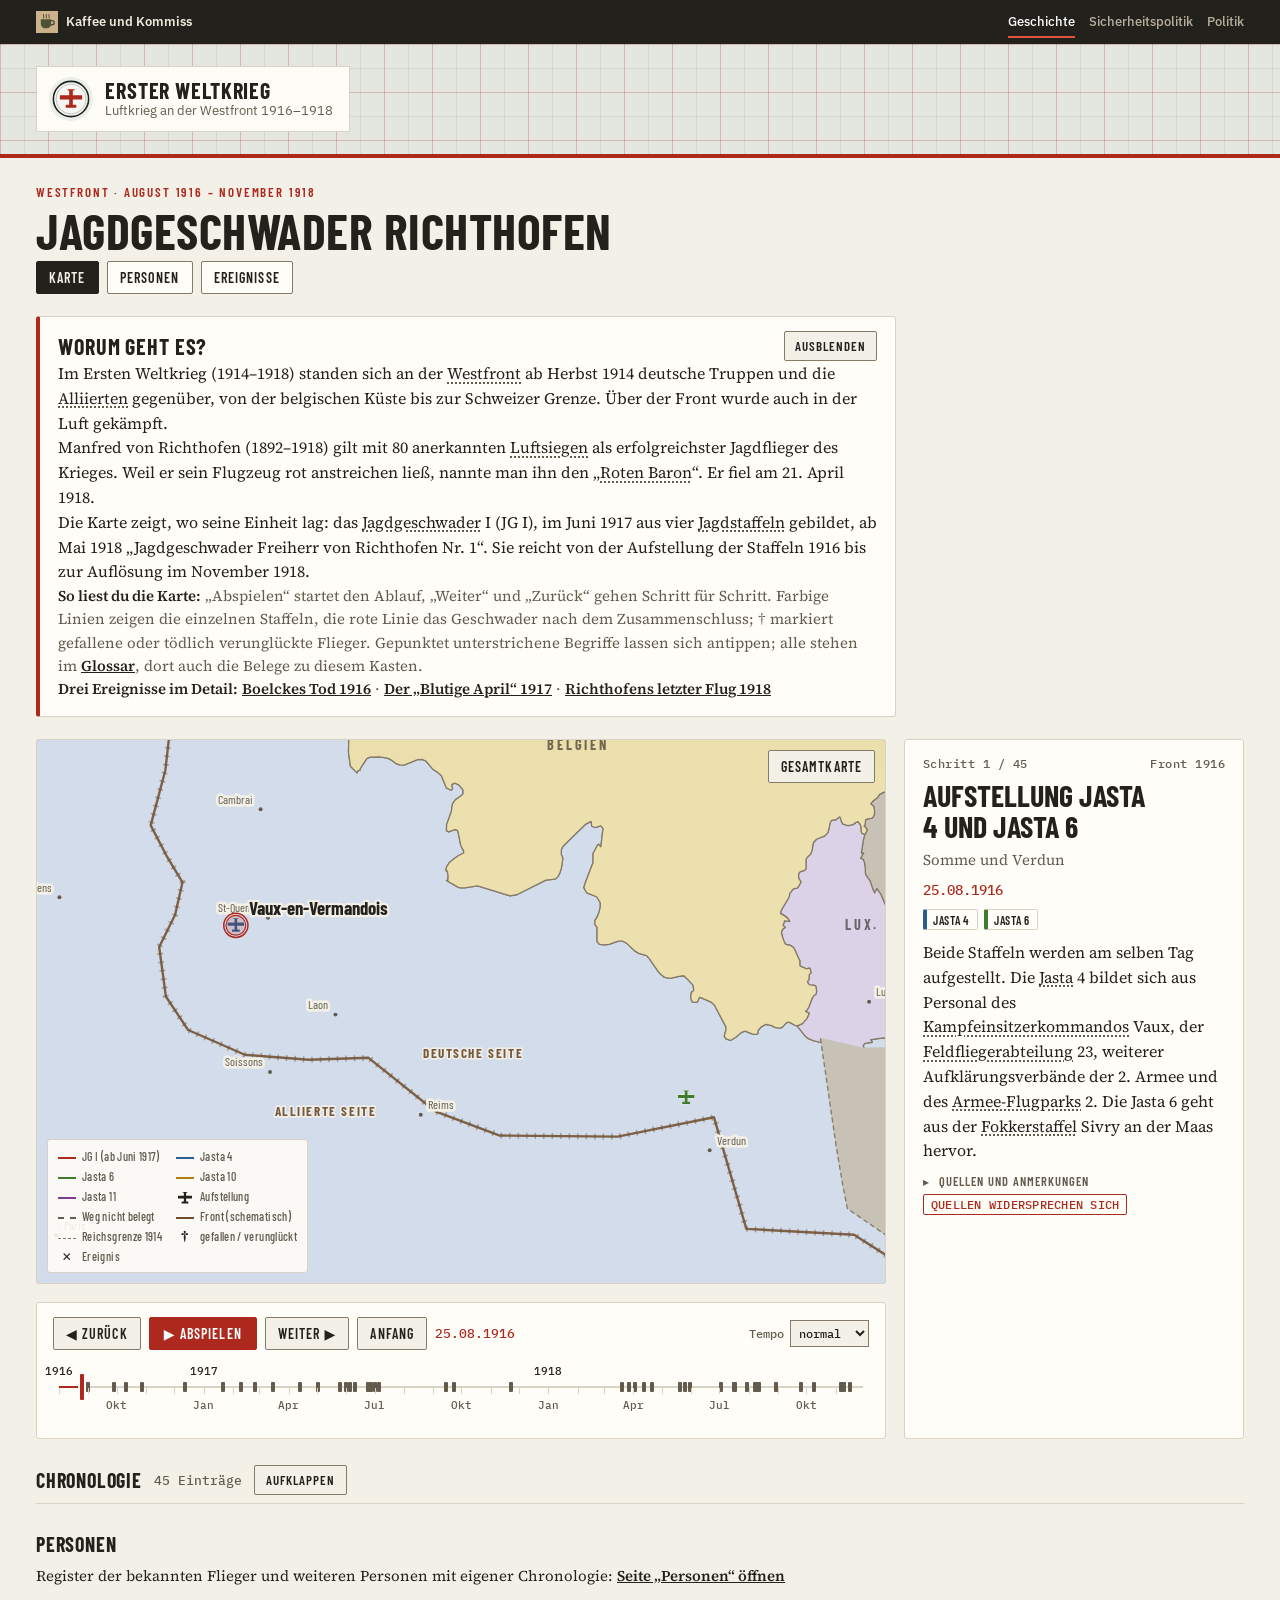
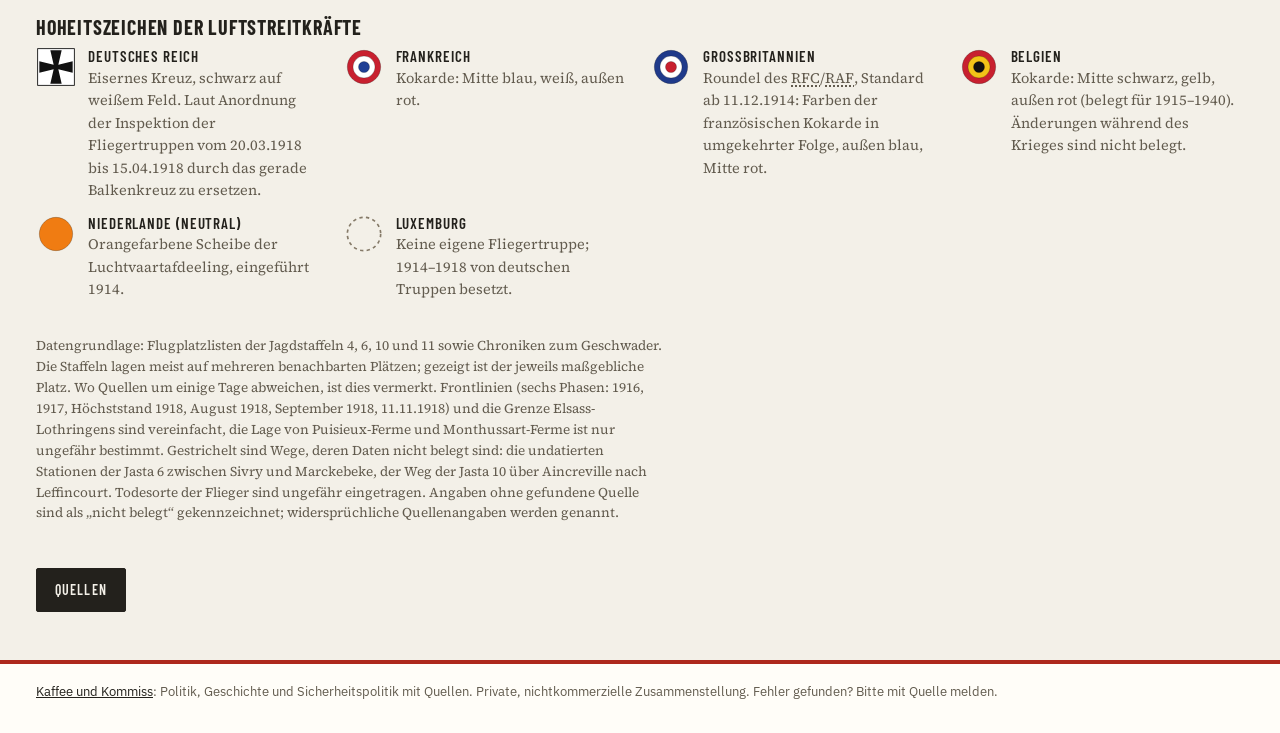
==== index.html @ c4562a07 "Politik-Link der Leiste auf die neue Politik-Übersicht Der Bereich Politik umfasst jetzt FDP- und SP" ====
<!doctype html>
<html lang="de" class="kk-b-gesch kk-breit">
<head>
<meta charset="utf-8">
<meta name="viewport" content="width=device-width, initial-scale=1, viewport-fit=cover">
<meta name="description" content="Animierte Karte vom Weg der Jagdstaffeln 4, 6, 10 und 11 ab 1916 über das Jagdgeschwader I (Richthofen) bis zur Auflösung im November 1918.">
<link rel="canonical" href="https://kaffeeundkommiss.github.io/erster-Weltkrieg/">
<meta property="og:type" content="website">
<meta property="og:locale" content="de_DE">
<meta property="og:site_name" content="Erster Weltkrieg">
<meta property="og:title" content="Jagdgeschwader Richthofen 1916–1918">
<meta property="og:description" content="Animierte Karte vom Weg der Jagdstaffeln 4, 6, 10 und 11 ab 1916 über das Jagdgeschwader I (Richthofen) bis zur Auflösung im November 1918.">
<meta property="og:url" content="https://kaffeeundkommiss.github.io/erster-Weltkrieg/">
<!-- Vorschau für Linkvorschauen, erzeugt mit werkzeuge/vorschau.js -->
<meta property="og:image" content="https://kaffeeundkommiss.github.io/erster-Weltkrieg/vorschau/karte.jpg?v=986ff84e">
<meta property="og:image:width" content="1200">
<meta property="og:image:height" content="630">
<meta property="og:image:alt" content="Jagdgeschwader Richthofen: Erster Weltkrieg">
<meta name="twitter:card" content="summary_large_image">
<meta name="twitter:image" content="https://kaffeeundkommiss.github.io/erster-Weltkrieg/vorschau/karte.jpg?v=986ff84e">
<meta name="theme-color" content="#23211C" media="(prefers-color-scheme: light)">
<meta name="theme-color" content="#12110E" media="(prefers-color-scheme: dark)">
<meta name="apple-mobile-web-app-capable" content="yes">
<meta name="mobile-web-app-capable" content="yes">
<meta name="apple-mobile-web-app-title" content="JG Richthofen">
<meta name="apple-mobile-web-app-status-bar-style" content="default">
<link rel="icon" href="icons/favicon.svg" type="image/svg+xml">
<link rel="icon" href="icons/favicon-32.png" sizes="32x32" type="image/png">
<link rel="apple-touch-icon" sizes="180x180" href="icons/apple-touch-icon.png">
<link rel="manifest" href="manifest.webmanifest">
<link rel="stylesheet" href="site.css">
<style>
/* Grundgerüst, das auf claude.ai die Artefakt-Hülle liefert */
:root { color-scheme: light; padding-top: env(safe-area-inset-top, 0px); padding-bottom: env(safe-area-inset-bottom, 0px) }
body { margin: 0; font: 14px system-ui, -apple-system, sans-serif }
img { max-width: 100% }
[hidden] { display: none !important }
</style>
<title>Jagdgeschwader Richthofen 1916–1918</title>
<link rel="preconnect" href="https://fonts.googleapis.com">
<link rel="preconnect" href="https://fonts.gstatic.com" crossorigin>
<link rel="stylesheet" href="https://fonts.googleapis.com/css2?family=Barlow+Condensed:wght@500;600;700&family=Source+Serif+4:opsz,wght@8..60,400;8..60,600&family=IBM+Plex+Sans:wght@400;500;600;700&family=IBM+Plex+Mono:wght@400;500;600&display=swap">
<link rel="stylesheet" href="basis.css">
<style>
/* Layout: Karte als Hauptfläche, Detailspalte rechts (mobil darunter), Zeitleiste mit echter Datumsskala, darunter Stationsliste */
:root {
  --paper: #eceee8; --panel: #f6f7f3; --ink: #1d2420; --muted: #5d6861; --rule: #c3c9c1;
  --sea: #9fbdcb; --land-fr: #d3dcea; --land-be: #ece0ae; --land-uk: #ead2cf; --land-nl: #f2d6b8; --land-lu: #dcd2e8; --land-de: #c7c1b6;
  --border: #6f7a72; --j4: #2a5d91; --j6: #3f7a2e; --j10: #b07d0a; --j11: #7a3d8f; --red: #ad281d; --red-soft: rgba(173,40,29,.16); --front: #6e4c2c; --grat: rgba(29,36,32,.07);
  --f-display: "Barlow Condensed", "Arial Narrow", system-ui, sans-serif;
  --f-body: "Source Serif 4", Georgia, "Times New Roman", serif;
  --f-mono: "IBM Plex Mono", ui-monospace, Menlo, Consolas, monospace;
}
@media (prefers-color-scheme: dark) { :root:not([data-theme="light"]) {
  --paper: #121614; --panel: #181d1a; --ink: #e2e6e1; --muted: #98a39b; --rule: #313a35;
  --sea: #0e1518; --land-fr: #1f2b3c; --land-be: #3a3419; --land-uk: #3d2626; --land-nl: #40301c; --land-lu: #2e2840; --land-de: #3a3834;
  --border: #7d8a82; --j4: #6fa3e0; --j6: #7dbb5f; --j10: #e0b33c; --j11: #c08ad6; --red: #e4533f; --red-soft: rgba(228,83,63,.2); --front: #c29462; --grat: rgba(226,230,225,.05);
  color-scheme: dark } }
:root[data-theme="dark"] {
  --paper: #121614; --panel: #181d1a; --ink: #e2e6e1; --muted: #98a39b; --rule: #313a35;
  --sea: #0e1518; --land-fr: #1f2b3c; --land-be: #3a3419; --land-uk: #3d2626; --land-nl: #40301c; --land-lu: #2e2840; --land-de: #3a3834;
  --border: #7d8a82; --j4: #6fa3e0; --j6: #7dbb5f; --j10: #e0b33c; --j11: #c08ad6; --red: #e4533f; --red-soft: rgba(228,83,63,.2); --front: #c29462; --grat: rgba(226,230,225,.05);
  color-scheme: dark }

* { box-sizing: border-box }
body { background: var(--paper); color: var(--ink); font: 400 16px/1.55 var(--f-body); }
.wrap { max-width: 1240px; margin: 0 auto; padding-block: 28px 48px;
  padding-left: max(16px, env(safe-area-inset-left, 0px)); padding-right: max(16px, env(safe-area-inset-right, 0px));
  display: grid; grid-template-columns: minmax(0, 1fr); gap: 22px; }
.wrap > * { min-width: 0 }
header { display: grid; gap: 6px }
.brand { display: flex; align-items: center; gap: 16px }
.brand-text { display: grid; gap: 6px; min-width: 0 }
nav.pages { display: flex; gap: 8px; flex-wrap: wrap }
nav.pages a { font: 600 14px/1 var(--f-display); letter-spacing: .08em; text-transform: uppercase; color: var(--ink); text-decoration: none;
  border: 1px solid var(--border); border-radius: 2px; padding: 9px 12px 8px; background: var(--panel) }
nav.pages a[aria-current="page"] { background: var(--ink); color: var(--paper); border-color: var(--ink) }
nav.pages a:focus-visible { outline: 2px solid var(--red); outline-offset: 2px }
.more { margin: 0; font-size: 15px } .more a { color: var(--ink); font-weight: 600 }
.logo { width: 76px; height: 76px; flex: none }
.logo-ring { fill: var(--panel); stroke: var(--ink); stroke-width: 3 }
.logo-inner { fill: none; stroke: var(--ink); stroke-width: 1; opacity: .5 }
.logo-plane { fill: var(--red) }
.logo-text { fill: var(--ink); font: 700 12.5px var(--f-display); letter-spacing: .16em }
@media (max-width: 560px) { .logo { width: 56px; height: 56px } .brand { gap: 12px } }
.eyebrow { font: 600 13px/1 var(--f-display); letter-spacing: .14em; text-transform: uppercase; color: var(--red) }
h1 { font: 700 clamp(30px, 5vw, 50px)/1 var(--f-display); letter-spacing: .01em; margin: 0; text-wrap: balance; text-transform: uppercase }
.lede { margin: 4px 0 0; max-width: 68ch; color: var(--muted) }
.intro { background: var(--panel); border: 1px solid var(--rule); border-left: 4px solid var(--red); border-radius: 3px; padding: 14px 18px 16px; display: grid; gap: 8px; max-width: 860px }
.intro h2 { font: 700 22px/1 var(--f-display); text-transform: uppercase; letter-spacing: .04em; margin: 0 }
.intro > summary { list-style: none; cursor: pointer; display: flex; align-items: center; justify-content: space-between; gap: 12px }
.intro > summary::-webkit-details-marker { display: none }
.intro > summary:focus-visible { outline: 2px solid var(--red); outline-offset: 2px }
.intro .tgl { font: 600 13px/1 var(--f-display); letter-spacing: .08em; text-transform: uppercase; border: 1px solid var(--border); border-radius: 2px; padding: 8px 10px 7px; background: var(--paper) }
.intro .tgl .op, .intro:not([open]) .tgl .cl { display: none } .intro:not([open]) .tgl .op { display: inline }
.intro:not([open]) { padding-bottom: 14px }
.intro p { margin: 0 } .intro .how { font-size: 15px; color: var(--muted) } .intro .how b { color: var(--ink); font-weight: 600 } .intro a { color: var(--ink); font-weight: 600 }
.side-label { font-family: var(--f-display); font-weight: 700; letter-spacing: .12em; text-transform: uppercase; fill: var(--front); paint-order: stroke; stroke: var(--paper); stroke-linejoin: round; pointer-events: none; transition: opacity .3s }
.legend-m { display: none }

/* Zeitleiste fest unter der Karte; der Schrittbereich steht rechts daneben und darf länger sein, ohne die Zeitleiste zu verschieben */
.stage { display: grid; grid-template-columns: minmax(0, 1fr) 340px; grid-template-rows: auto 1fr; gap: 18px; align-items: start }
.stage > .map { grid-column: 1; grid-row: 1 }
.stage > .controls { grid-column: 1; grid-row: 2 }
/* Feste Höhe des Schrittbereichs: längere Texte scrollen darin, damit nichts darunter springt */
.stage > .panel { grid-column: 2; grid-row: 1 / span 2; align-self: stretch; contain: size; overflow-y: auto; overscroll-behavior: contain; align-content: start }
@media (max-width: 900px) { .stage { grid-template-columns: minmax(0, 1fr); grid-template-rows: none }
  .stage > .map, .stage > .controls, .stage > .panel { grid-column: 1; grid-row: auto }
  .stage > .panel { align-self: start; height: 400px } }

.map { position: relative; background: var(--sea); border: 1px solid var(--rule); border-radius: 3px; overflow: hidden }
.map svg { display: block; width: 100%; height: auto; aspect-ratio: 1000 / 640; max-width: 100%; touch-action: manipulation }
@media (max-width: 640px) { .map svg { aspect-ratio: 1 / 1 } }
.c-250 { fill: var(--land-fr) } .c-056 { fill: var(--land-be) } .c-826 { fill: var(--land-uk) } .c-528 { fill: var(--land-nl) } .c-442 { fill: var(--land-lu) } .c-276 { fill: var(--land-de) }
.country { stroke: var(--border); stroke-width: 1.3; vector-effect: non-scaling-stroke; stroke-linejoin: round }
.al { fill: var(--land-de); stroke: var(--land-de); stroke-width: .6; vector-effect: non-scaling-stroke }
.alline { fill: none; stroke: var(--border); stroke-width: 1.3; stroke-dasharray: 5 3; vector-effect: non-scaling-stroke }
.grat { fill: none; stroke: var(--grat); stroke-width: 1; vector-effect: non-scaling-stroke }
.front { fill: none; stroke: var(--front); stroke-width: 2.4; vector-effect: non-scaling-stroke; transition: opacity .7s; opacity: 0; stroke-linejoin: round }
.front.on { opacity: .85 }
.front-teeth { fill: none; stroke: var(--front); stroke-width: 6; stroke-dasharray: 1.5 7; vector-effect: non-scaling-stroke; opacity: 0; transition: opacity .7s }
.front-teeth.on { opacity: .45 }
.city circle { fill: var(--muted) }
.city text, .clabel { fill: var(--muted); font-family: var(--f-display); paint-order: stroke; stroke: var(--paper); stroke-width: 3px; stroke-linejoin: round }
.clabel { fill: var(--ink); opacity: .62; letter-spacing: .2em; font-weight: 700; stroke: none }
.emb { pointer-events: auto }
.emb-ring { stroke: rgba(0,0,0,.35); stroke-width: .4 }
.route-all { fill: none; stroke: var(--red); stroke-opacity: .28; stroke-width: 1.2; stroke-dasharray: 3 4; vector-effect: non-scaling-stroke }
.route-done { fill: none; stroke: var(--red); stroke-width: 2.6; vector-effect: non-scaling-stroke; stroke-linecap: round; stroke-linejoin: round }
.trk path { fill: none; stroke: var(--c); vector-effect: non-scaling-stroke; stroke-linecap: round; stroke-linejoin: round }
.trk-solid { stroke-width: 2.2 } .trk-dash { stroke-width: 2; stroke-dasharray: 5 4 }
.trk-jg .trk-solid { stroke-width: 2.8 }
.trk-dot { fill: var(--c); stroke: var(--paper); stroke-width: 1.2; vector-effect: non-scaling-stroke; cursor: pointer }
.trk-plane { fill: var(--c); stroke: var(--paper); stroke-width: .9; paint-order: stroke; stroke-linejoin: round; cursor: pointer }
#cur { transition: none }
.trk { transition: opacity .6s } .trk.merged { opacity: .45 }
.mk { opacity: 0; transition: opacity .4s; cursor: pointer } .mk.on { opacity: 1 }
.mk-x { stroke: var(--ink); stroke-width: 1.8; vector-effect: non-scaling-stroke; fill: none }
.mk-sym { fill: var(--ink); font-family: var(--f-body); font-weight: 600; paint-order: stroke; stroke: var(--paper); stroke-width: 3px; stroke-linejoin: round }
.ev-label { fill: var(--ink); font-family: var(--f-display); font-weight: 600; paint-order: stroke; stroke: var(--paper); stroke-linejoin: round }
.cur-ring { fill: var(--red-soft); stroke: var(--red); stroke-width: 1.2; vector-effect: non-scaling-stroke }
.cur-label { font-family: var(--f-display); font-weight: 700; fill: var(--ink); paint-order: stroke; stroke: var(--paper); stroke-linejoin: round }
@keyframes pulse { 0% { transform: scale(.6); opacity: .9 } 100% { transform: scale(1.8); opacity: 0 } }
.pulse { transform-box: fill-box; transform-origin: center; animation: pulse 2s ease-out infinite; fill: none; stroke: var(--red); vector-effect: non-scaling-stroke; stroke-width: 1.5 }

.legend { position: absolute; left: 10px; bottom: 10px; background: color-mix(in srgb, var(--panel) 88%, transparent); border: 1px solid var(--rule);
  border-radius: 3px; padding: 7px 10px; font: 500 12px/1.5 var(--f-display); letter-spacing: .03em; display: grid; gap: 2px; color: var(--muted) }
.legend i { display: inline-block; width: 18px; height: 0; vertical-align: middle; margin-right: 6px; border-top: 2.5px solid var(--red) }
.legend i.f { border-top-color: var(--front) } .legend i.u { border-top-color: var(--c) } .legend span { white-space: nowrap } .legend .lp { display: inline-block; width: 18px; height: 14px; vertical-align: middle; margin-right: 6px } .legend i.d { border-top: 2px dashed var(--muted) } .legend i.b { border-top: 1.5px dashed var(--border) }
.legend .x { display: inline-block; width: 18px; margin-right: 6px; text-align: center; color: var(--ink); font-weight: 700 }
.legend .k { font-family: var(--f-body); font-weight: 700; font-size: 14px; line-height: 1 }
.legend i.sw { height: 10px; width: 12px; border: 1px solid var(--border) }
.legend { grid-template-columns: auto auto; column-gap: 14px }
@media (max-width: 560px) { .legend { position: static; border: 0; border-top: 1px solid var(--rule); border-radius: 0; grid-template-columns: 1fr 1fr } }
.mapbtn { position: absolute; right: 10px; top: 10px; }

.panel { background: var(--panel); border: 1px solid var(--rule); border-radius: 3px; padding: 18px 18px 16px; display: grid; gap: 10px; min-width: 0 }
.count { font: 500 12px/1 var(--f-mono); color: var(--muted); letter-spacing: .04em; display: flex; justify-content: space-between }
.panel h2 { font: 700 30px/1.02 var(--f-display); margin: 0; text-transform: uppercase; text-wrap: balance }
.sub { color: var(--muted); font-size: 15px; margin-top: -4px }
.dates { font: 500 14px/1.3 var(--f-mono); color: var(--red); font-variant-numeric: tabular-nums }
.chip { display: inline-block; font: 600 12px/1 var(--f-display); letter-spacing: .1em; text-transform: uppercase; border: 1px solid var(--rule); padding: 5px 7px 4px; border-radius: 2px; color: var(--muted) }
.panel p { margin: 0 }
.panel h2.kia-t, .kia-t { color: var(--red) }
.uchip { display: inline-block; font: 600 12px/1 var(--f-display); letter-spacing: .06em; text-transform: uppercase; padding: 4px 7px 3px 6px; border-radius: 2px;
  border: 1px solid var(--rule); border-left: 4px solid var(--c); color: var(--ink); white-space: nowrap }
#pUnits { display: flex; flex-wrap: wrap; gap: 6px }
#pPersons { display: grid; gap: 8px; border-top: 1px solid var(--rule); padding-top: 10px }
.pp { font-size: 14.5px; display: grid; gap: 4px; justify-items: start } .pp .chips { display: flex; flex-wrap: wrap; gap: 5px } .pp b { font-weight: 600 } .pp span { color: var(--muted) }
.pp.is-kia b, .person.is-kia > b { color: var(--red) }
.persons { display: grid; gap: 10px }
.person-grid { display: grid; grid-template-columns: repeat(auto-fill, minmax(250px, 1fr)); gap: 14px 22px }
.person { display: grid; gap: 4px; align-content: start; font-size: 14.5px; padding: 10px 12px; border: 1px solid var(--rule); border-radius: 3px; background: var(--panel); min-width: 0 }
.person[role="button"] { cursor: pointer } .person[role="button"]:hover { border-color: var(--border) }
.person:focus-visible { outline: 2px solid var(--red); outline-offset: 2px }
.person > b { font: 700 17px/1.2 var(--f-display); letter-spacing: .03em; text-transform: uppercase }
.person .chips { display: flex; flex-wrap: wrap; gap: 5px }
.person span { color: var(--muted) } .person .fate { color: var(--ink) }
.person.is-kia { border-left: 3px solid var(--red) }
.tod { font-size: 14px; color: var(--muted) } .tod b { color: var(--ink); font-weight: 600 }
.tod-k b, .tod-s b { color: var(--red) }
table.others { min-width: 0 } table.others tr { cursor: default } table.others tr:hover td { background: none }
@media (max-width: 600px) { table.others tr { grid-template-columns: 1fr } table.others td:first-child { padding-top: 4px } }
.event { border-top: 1px solid var(--rule); padding-top: 9px; font-size: 15px }
.event b { font-family: var(--f-mono); font-weight: 500; font-size: 13px; color: var(--ink); display: block }
.note { font-size: 13.5px; color: var(--muted); font-style: italic }

.controls { display: grid; gap: 10px; background: var(--panel); border: 1px solid var(--rule); border-radius: 3px; padding: 14px 16px 12px }
.btns { display: flex; gap: 8px; align-items: center; flex-wrap: wrap }
.btns-main, .btns-sub { display: flex; gap: 8px; align-items: center }
.btns-sub { flex: 1 1 auto }
button { font: 600 14px/1 var(--f-display); letter-spacing: .08em; text-transform: uppercase; color: var(--ink); background: var(--paper);
  border: 1px solid var(--border); border-radius: 2px; padding: 9px 12px 8px; cursor: pointer }
button:hover { border-color: var(--ink) }
button:focus-visible { outline: 2px solid var(--red); outline-offset: 2px }
button.primary { background: var(--red); border-color: var(--red); color: #fff; min-width: 108px }
.speed { margin-left: auto; font: 500 12px var(--f-mono); color: var(--muted); display: flex; gap: 6px; align-items: center }
@media (max-width: 640px) {
  /* Handy: Karte, direkt darunter Zurück/Abspielen/Weiter, dann der Schritttext; Datum, Tempo, Zeitleiste und Legende folgen danach */
  .stage { display: flex; flex-direction: column; gap: 10px }
  .stage > .map { order: 1 } .stage > .controls { display: contents } .controls > .btns { display: contents }
  .btns-main { order: 2; display: grid; grid-template-columns: 1fr 1.25fr 1fr; gap: 8px }
  .stage > .panel { order: 3; height: auto; contain: none; overflow: visible }
  .btns-sub { order: 4; display: grid; grid-template-columns: 1fr 1fr 1fr; gap: 8px; align-items: center; margin-top: 6px }
  .controls > .ruler { order: 5; margin: 0 10px }
  .legend-m { order: 6; display: block; background: var(--panel); border: 1px solid var(--rule); border-radius: 3px; padding: 10px 14px }
  .legend-m > summary { cursor: pointer; font: 600 14px/1.2 var(--f-display); letter-spacing: .08em; text-transform: uppercase; min-height: 28px; display: flex; align-items: center }
  .legend-m .legend { position: static; border: 0; background: none; padding: 8px 0 0; grid-template-columns: 1fr 1fr }
  .map > .legend { display: none }
  .btns-main button, .btns-sub button { min-height: 44px; padding-inline: 4px; white-space: nowrap; letter-spacing: .04em; font-size: 13px }
  .btns { display: grid; grid-template-columns: 1fr 1fr 1fr; }
  .btns button { min-height: 44px; padding-inline: 4px; white-space: nowrap; letter-spacing: .04em; font-size: 13px }
  #reset { grid-column: 1 } .nowdate { grid-column: 2; text-align: center } .speed { grid-column: 3; margin-left: 0; justify-content: flex-end }
  .speed select { min-height: 40px }
  .ruler .tick { width: 10px; margin-left: -5px; height: 26px; top: 10px }
  .ruler .tick::after { left: 3px; top: 8px }
  .panel h2 { font-size: 26px }
  .mapbtn { padding: 8px 10px 7px; font-size: 13px }
}
.speed select { font: inherit; color: var(--ink); background: var(--paper); border: 1px solid var(--border); padding: 4px }

.ruler { position: relative; height: 62px; margin: 4px 6px 0 }
.ruler .axis { position: absolute; left: 0; right: 0; top: 22px; height: 2px; background: var(--rule) }
.ruler .prog { position: absolute; left: 0; top: 22px; height: 2px; background: var(--red) }
.ruler .playhead { position: absolute; top: 10px; width: 4px; height: 26px; margin-left: -2px; background: var(--red); border-radius: 1px; pointer-events: none; box-shadow: 0 0 0 2px var(--panel) }
.nowdate { font: 500 13px var(--f-mono); color: var(--red); font-variant-numeric: tabular-nums; min-width: 9.5ch }
.ruler .tick { position: absolute; top: 14px; width: 8px; height: 18px; margin-left: -4px; padding: 0; border: 0; background: none; cursor: pointer }
.ruler .tick::after { content: ""; position: absolute; left: 2px; top: 4px; width: 4px; height: 10px; background: var(--muted); border-radius: 1px }
.ruler .tick.visited::after { background: var(--red) }
.ruler .month { position: absolute; top: 34px; font: 500 11px var(--f-mono); color: var(--muted); transform: translateX(-50%); white-space: nowrap }
.ruler .month.y { color: var(--ink); top: 0 }
.ruler .mt { position: absolute; top: 24px; width: 1px; height: 6px; background: var(--rule) }

.list { overflow-x: auto }
@media (max-width: 600px) {
  table { min-width: 0 } thead { display: none }
  tr { display: grid; grid-template-columns: 2.4em minmax(0, 1fr); border-bottom: 1px solid var(--rule); padding: 8px 0 }
  .list td { border: 0; padding: 1px 6px } .list td.n { grid-row: span 3; padding-top: 3px }
  .list td:last-child { padding-top: 4px }
}
table { border-collapse: collapse; width: 100%; min-width: 620px; font-size: 15px }
th { font: 600 12px/1 var(--f-display); letter-spacing: .12em; text-transform: uppercase; color: var(--muted); text-align: left; padding: 8px 10px; border-bottom: 1.5px solid var(--ink) }
td { padding: 8px 10px; border-bottom: 1px solid var(--rule); vertical-align: top }
td.n, td.d { font: 400 13px/1.5 var(--f-mono); font-variant-numeric: tabular-nums; white-space: nowrap; color: var(--muted) }
tr { cursor: pointer } tr:hover td { background: var(--red-soft) }
tr.cur td { background: var(--red-soft) } tr.cur td.n { color: var(--red); font-weight: 500 }
td b { font-weight: 600 }
h3 { font: 700 20px/1 var(--f-display); text-transform: uppercase; letter-spacing: .04em; margin: 8px 0 0 }
.chron > summary { display: flex; align-items: baseline; gap: 12px; cursor: pointer; list-style: none; padding: 4px 0 8px; border-bottom: 1px solid var(--rule) }
.chron > summary::-webkit-details-marker { display: none }
.chron > summary h3 { margin: 0 }
.chron > summary .cnt { font: 500 13px/1 var(--f-mono); color: var(--muted) }
.chron > summary { align-items: center; flex-wrap: wrap }
.chron > summary .tgl { font: 600 13px/1 var(--f-display); letter-spacing: .08em; text-transform: uppercase; color: var(--ink); background: var(--paper);
  border: 1px solid var(--border); border-radius: 2px; padding: 8px 11px 7px }
.chron > summary:hover .tgl { border-color: var(--ink) }
.chron .tgl .cl, .chron[open] .tgl .op { display: none } .chron[open] .tgl .cl { display: inline }
.chron > summary:hover h3, .chron > summary:focus-visible h3 { color: var(--red) }
.chron > summary:focus-visible { outline: 2px solid var(--red); outline-offset: 2px }
.insignia { display: grid; gap: 10px }
.ins-grid { display: grid; grid-template-columns: repeat(auto-fill, minmax(260px, 1fr)); gap: 12px 22px }
.ins { display: flex; gap: 12px; align-items: flex-start; font-size: 14.5px; min-width: 0 }
.ins svg { width: 40px; height: 40px; flex: none }
.ins b { display: block; font: 600 15px/1.3 var(--f-display); letter-spacing: .06em; text-transform: uppercase }
.ins span { color: var(--muted) }
.sources { font-size: 13.5px; color: var(--muted); max-width: 90ch }
.sources a { color: var(--ink) }
.src { font-size: 13.5px; color: var(--muted); display: grid; gap: 6px; border-top: 1px solid var(--rule); padding-top: 9px }
.src a { color: var(--ink) } .src .refs { line-height: 1.45; display: grid; gap: 3px }
.bel { justify-self: start; font: 500 12px/1 var(--f-mono); letter-spacing: .02em; padding: 4px 7px 3px; border-radius: 2px; border: 1px solid var(--border); color: var(--ink) }
.bel-1 { border-style: dashed } .bel-x { border-color: var(--red); color: var(--red) }
ol.srclist { font-size: 13.5px; color: var(--muted); max-width: 90ch; margin: 4px 0 0; padding-left: 2.6em; display: grid; gap: 3px }
ol.srclist a { color: var(--ink) } ol.srclist li:target { background: var(--red-soft) }
.spur-label { fill: var(--ink); stroke: var(--paper); paint-order: stroke; stroke-linejoin: round; font-family: var(--f-display) }
@media (prefers-reduced-motion: reduce) { .pulse { animation: none } .front, .mk, .trk { transition: none } }
</style>
<link rel="stylesheet" href="bereich.css">
</head>
<body>
<div class="kk-leiste"><div class="kk-in">
  <a class="kk-haus" href="https://kaffeeundkommiss.github.io/"><img src="kk-tasse.svg" alt="" width="22" height="22"><span>Kaffee und Kommiss</span></a>
  <nav class="kk-bereiche" aria-label="Bereiche"><a href="https://kaffeeundkommiss.github.io/erster-Weltkrieg/" aria-current="true">Geschichte</a><a href="https://kaffeeundkommiss.github.io/bundeswehr-Afghanistan-/"><span class="kk-lang">Sicherheitspolitik</span><span class="kk-kurz">Sicherheit</span></a><a href="https://kaffeeundkommiss.github.io/politik/">Politik</a></nav>
</div></div>
<div class="kk-kopf"><div class="kk-in">
  <a class="kk-schild" href="index.html"><img src="icons/favicon.svg" alt="" width="44" height="44"><span><span class="kk-name" style="display:block">Erster Weltkrieg</span><span class="kk-unter" style="display:block">Luftkrieg an der Westfront 1916–1918</span></span></a>
</div></div>
<div class="wrap">
  <header>
    <div class="brand">
      <svg class="logo" viewBox="-40 -40 80 80" role="img" aria-label="Logo: Flugzeugsilhouette im Abzeichen des Jagdgeschwaders I">
        <circle r="37" class="logo-ring"/>
        <circle r="31.5" class="logo-inner"/>
        <g transform="translate(0,-4) scale(1.8)"><use href="#plane" class="logo-plane"/></g>
        <text y="23.5" text-anchor="middle" class="logo-text">JG I</text>
      </svg>
      <div class="brand-text">
        <div class="eyebrow">Westfront · August 1916 – November 1918</div>
        <h1>Jagdgeschwader Richthofen</h1>
      </div>
    </div>
    <nav class="pages" aria-label="Seiten">
      <a href="index.html" aria-current="page">Karte</a>
      <a href="personen.html">Personen</a>
      <a href="boelcke1916.html">Ereignisse</a>
    </nav>
  </header>

  <details class="intro" id="intro" open>
    <summary><h2>Worum geht es?</h2><span class="tgl" aria-hidden="true"><span class="op">Einblenden</span><span class="cl">Ausblenden</span></span></summary>
    <p>Im Ersten Weltkrieg (1914–1918) standen sich an der Westfront ab Herbst 1914 deutsche Truppen und die Alliierten gegenüber, von der belgischen Küste bis zur Schweizer Grenze. Über der Front wurde auch in der Luft gekämpft.</p>
    <p>Manfred von Richthofen (1892–1918) gilt mit 80 anerkannten Luftsiegen als erfolgreichster Jagdflieger des Krieges. Weil er sein Flugzeug rot anstreichen ließ, nannte man ihn den „Roten Baron“. Er fiel am 21. April 1918.</p>
    <p>Die Karte zeigt, wo seine Einheit lag: das Jagdgeschwader I (JG I), im Juni 1917 aus vier Jagdstaffeln gebildet, ab Mai 1918 „Jagdgeschwader Freiherr von Richthofen Nr. 1“. Sie reicht von der Aufstellung der Staffeln 1916 bis zur Auflösung im November 1918.</p>
    <p class="how"><b>So liest du die Karte:</b> „Abspielen“ startet den Ablauf, „Weiter“ und „Zurück“ gehen Schritt für Schritt. Farbige Linien zeigen die einzelnen Staffeln, die rote Linie das Geschwader nach dem Zusammenschluss; † markiert gefallene oder tödlich verunglückte Flieger. Gepunktet unterstrichene Begriffe lassen sich antippen; alle stehen im <a href="glossar.html">Glossar</a>, dort auch die Belege zu diesem Kasten.</p>
    <p class="how"><b>Drei Ereignisse im Detail:</b> <a href="boelcke1916.html">Boelckes Tod 1916</a> · <a href="april1917.html">Der „Blutige April“ 1917</a> · <a href="tod.html">Richthofens letzter Flug 1918</a></p>
  </details>

  <section class="stage">
    <div class="map" id="map">
      <svg id="svg" viewBox="0 0 1000 640" role="img" aria-label="Karte der Westfront mit den Flugplätzen des Jagdgeschwaders I">
        <defs>
          <g id="e-de"><rect x="-11" y="-11" width="22" height="22" fill="#fff" stroke="#000" stroke-width=".5"/><path d="M-3.4,-10 L3.4,-10 L1.4,-1.4 L10,-3.4 L10,3.4 L1.4,1.4 L3.4,10 L-3.4,10 L-1.4,1.4 L-10,3.4 L-10,-3.4 L-1.4,-1.4 Z" fill="#111"/></g>
          <g id="e-fr" class="emb-ring"><circle r="10" fill="#c8202f"/><circle r="6.6" fill="#fff"/><circle r="3.3" fill="#1f3f95"/></g>
          <g id="e-uk" class="emb-ring"><circle r="10" fill="#1f3a8a"/><circle r="6.6" fill="#fff"/><circle r="3.3" fill="#c8202f"/></g>
          <g id="e-be" class="emb-ring"><circle r="10" fill="#c8202f"/><circle r="6.6" fill="#f2c318"/><circle r="3.3" fill="#111"/></g>
          <g id="e-nl" class="emb-ring"><circle r="10" fill="#f07c12"/></g>
          <path id="plane" d="M-11,-3.6 h22 v4.2 h-22 z M-1.8,-8.5 h3.6 v16.5 h-3.6 z M-5.2,5.6 h10.4 v3 h-10.4 z M-3.4,-9.6 h6.8 v1.2 h-6.8 z"/>
        </defs>
        <rect x="-200" y="-200" width="1400" height="1040" fill="var(--sea)"/>
        <path class="grat" id="grat"/>
        <g id="countries"></g>
        <path class="al" id="al"/>
        <path class="alline" id="alline"/>
        <g id="clabels"></g>
        <g id="fronts"></g>
        <g id="sides" aria-hidden="true"><text class="side-label" id="sideDe"></text><text class="side-label" id="sideAl"></text></g>
        <g id="cities"></g>
        <path class="route-all" id="routeAll"/>
        <g id="tracks"></g>
        <g id="events"></g>
        <g id="cur">
          <circle class="pulse" id="pulse" r="9"/>
          <circle class="cur-ring" id="ring" r="7"/>
          <text class="cur-label" id="curLabel"></text>
        </g>
      </svg>
      <button class="mapbtn" id="zoomBtn" type="button" aria-pressed="true">Gesamtkarte</button>
      <div class="legend" aria-hidden="true">
        <span><i></i>JG I (ab Juni 1917)</span>
        <span><i class="u" style="--c:var(--j4)"></i>Jasta 4</span>
        <span><i class="u" style="--c:var(--j6)"></i>Jasta 6</span>
        <span><i class="u" style="--c:var(--j10)"></i>Jasta 10</span>
        <span><i class="u" style="--c:var(--j11)"></i>Jasta 11</span>
        <span><svg class="lp" viewBox="-12 -11 24 22" aria-hidden="true"><use href="#plane" fill="var(--ink)"/></svg>Aufstellung</span>
        <span><i class="d"></i>Weg nicht belegt</span>
        <span><i class="f"></i>Front (schematisch)</span>
        <span><i class="b"></i>Reichsgrenze 1914</span>
        <span><b class="x k">†</b>gefallen / verunglückt</span>
        <span><b class="x">✕</b>Ereignis</span>
      </div>
    </div>

    <section class="controls" aria-label="Zeitleiste">
      <div class="btns">
        <div class="btns-main">
          <button type="button" id="prev" aria-label="Vorheriger Schritt">◀ Zurück</button>
          <button type="button" class="primary" id="play">▶ Abspielen</button>
          <button type="button" id="next" aria-label="Nächster Schritt">Weiter ▶</button>
        </div>
        <div class="btns-sub">
          <button type="button" id="reset">Anfang</button>
          <span class="nowdate" id="nowDate" aria-live="off" title="Dargestelltes Datum"></span>
          <label class="speed" for="speedSel">Tempo
            <select id="speedSel"><option value="4200">langsam</option><option value="2800" selected>normal</option><option value="1600">schnell</option></select>
          </label>
        </div>
      </div>
      <div class="ruler" id="ruler"><div class="axis"></div><div class="prog" id="prog"></div><div class="playhead" id="playhead"></div></div>
    </section>

    <aside class="panel" id="panel" aria-live="polite">
      <div class="count"><span id="pCount"></span><span id="pFront"></span></div>
      <h2 id="pName"></h2>
      <div class="sub" id="pSub"></div>
      <div class="dates" id="pDates"></div>
      <div id="pUnits"></div>
      <p id="pText"></p>
      <div id="pPersons"></div>
      <details class="belege" id="pBel">
        <summary>Quellen und Anmerkungen <span class="bel" id="pBelS"></span></summary>
        <div class="belin">
          <p class="note" id="pNote"></p>
          <div class="src" id="pSrc"></div>
        </div>
      </details>
    </aside>
    <details class="legend-m" id="legendM"><summary>Legende</summary></details>
  </section>


  <section>
    <details class="chron" id="chron">
    <summary><h3>Chronologie</h3><span class="cnt"><span id="chronN"></span> Einträge</span><span class="tgl" aria-hidden="true"><span class="op">Aufklappen</span><span class="cl">Zuklappen</span></span></summary>
    <div class="list">
      <table>
        <thead><tr><th>Nr.</th><th>Datum</th><th>Ort / Ereignis</th><th>Verband</th></tr></thead>
        <tbody id="tbody"></tbody>
      </table>
    </div>
    </details>
  </section>

  <section class="persons" aria-labelledby="perH">
    <h3 id="perH">Personen</h3>
    <p class="more">Register der bekannten Flieger und weiteren Personen mit eigener Chronologie: <a href="personen.html">Seite „Personen“ öffnen</a></p>
  </section>

  <section class="insignia" aria-labelledby="insH">
    <h3 id="insH">Hoheitszeichen der Luftstreitkräfte</h3>
    <div class="ins-grid">
      <div class="ins"><svg viewBox="-12 -12 24 24" aria-hidden="true"><use href="#e-de"/></svg><div><b>Deutsches Reich</b><span>Eisernes Kreuz, schwarz auf weißem Feld. Laut Anordnung der Inspektion der Fliegertruppen vom 20.03.1918 bis 15.04.1918 durch das gerade Balkenkreuz zu ersetzen.</span></div></div>
      <div class="ins"><svg viewBox="-12 -12 24 24" aria-hidden="true"><use href="#e-fr"/></svg><div><b>Frankreich</b><span>Kokarde: Mitte blau, weiß, außen rot.</span></div></div>
      <div class="ins"><svg viewBox="-12 -12 24 24" aria-hidden="true"><use href="#e-uk"/></svg><div><b>Großbritannien</b><span>Roundel des RFC/RAF, Standard ab 11.12.1914: Farben der französischen Kokarde in umgekehrter Folge, außen blau, Mitte rot.</span></div></div>
      <div class="ins"><svg viewBox="-12 -12 24 24" aria-hidden="true"><use href="#e-be"/></svg><div><b>Belgien</b><span>Kokarde: Mitte schwarz, gelb, außen rot (belegt für 1915–1940). Änderungen während des Krieges sind nicht belegt.</span></div></div>
      <div class="ins"><svg viewBox="-12 -12 24 24" aria-hidden="true"><use href="#e-nl"/></svg><div><b>Niederlande (neutral)</b><span>Orangefarbene Scheibe der Luchtvaartafdeeling, eingeführt 1914.</span></div></div>
      <div class="ins"><svg viewBox="-12 -12 24 24" aria-hidden="true"><circle r="10" fill="none" stroke="var(--border)" stroke-dasharray="2 2"/></svg><div><b>Luxemburg</b><span>Keine eigene Fliegertruppe; 1914–1918 von deutschen Truppen besetzt.</span></div></div>
    </div>
  </section>

  <p class="sources">Datengrundlage: Flugplatzlisten der Jagdstaffeln 4, 6, 10 und 11 sowie Chroniken zum Geschwader. Die Staffeln lagen meist auf mehreren benachbarten Plätzen; gezeigt ist der jeweils maßgebliche Platz. Wo Quellen um einige Tage abweichen, ist dies vermerkt. Frontlinien (sechs Phasen: 1916, 1917, Höchststand 1918, August 1918, September 1918, 11.11.1918) und die Grenze Elsass-Lothringens sind vereinfacht, die Lage von Puisieux-Ferme und Monthussart-Ferme ist nur ungefähr bestimmt.
  Gestrichelt sind Wege, deren Daten nicht belegt sind: die undatierten Stationen der Jasta 6 zwischen Sivry und Marckebeke, der Weg der Jasta 10 über Aincreville nach Leffincourt. Todesorte der Flieger sind ungefähr eingetragen. Angaben ohne gefundene Quelle sind als „nicht belegt“ gekennzeichnet; widersprüchliche Quellenangaben werden genannt.</p>
  <p class="qnav"><a class="qbtn" href="quellen-karte.html">Quellen</a></p>
</div>

<script src="quellen-karte.js"></script>
<script>
const MAP = {"W":1000,"H":640,"shapes":[{"id":"250","g":"en","d":"M-160,417.4L-147.8,415.3L-142.1,413.2L-138.5,410.4L-135.9,410L-135,409.2L-131.7,405.1L-123.3,399.8L-108.6,397.5L-93.6,395.1L-87.9,392.7L-85.7,390.7L-83.8,388.4L-92.2,393.1L-102,393.6L-111.7,391.7L-119.9,388.4L-122.5,388.2L-124.6,387.8L-127,386.7L-129.1,385.3L-130.2,383.4L-130.5,382.1L-132.2,381.1L-132.5,379.2L-131.9,377.4L-131.4,376.3L-124.7,365.4L-119,349.8L-117.1,347.8L-110.9,343.6L-109.6,343.7L-108.3,342.6L-92.7,336.6L-91.3,334.8L-76,327.2L-72.1,325.9L-67.3,323.2L-57.9,320.4L-47.8,321.3L1,308.6L4,306.3L7,305.5L11.9,300.6L27.6,289.2L34.3,281.8L35.6,280.7L36.6,279.2L40,269.9L44,264.6L48.2,264.5L59.2,270.5L60.4,270.6L61.3,269.7L61.4,268.5L60.1,268.5L59.3,268.1L58.9,267.2L58.2,265.9L60.7,266L60.8,264.5L58.7,264.4L56.2,263.7L54.6,262L53.9,259.9L52.7,257.7L47.9,255L47.1,253.4L47.4,247.6L48.6,240.6L51.3,235.8L54.2,236.6L55.9,237L55.9,235.7L49.5,230.5L49.6,229.3L52.4,223.3L52.8,214.7L53.6,207.4L57.5,204.8L54.4,199.8L54.1,197.3L54.1,188.7L53.3,181L53.5,177.3L54.1,174L56.9,167.1L58.3,164.4L59.3,161.1L58.7,156.8L56.9,149.9L57.1,147.5L57.1,146.6L59.7,144.5L61,144L63,144.1L65.5,143.3L67.3,141.5L70.8,136.8L74.6,133.9L96.9,125.2L98.9,125.9L103.1,123.6L121.3,122.3L141.2,116.7L142.5,115.8L143.3,115.9L150.3,117.1L159.8,115L164.4,113L166.1,111.8L166.1,111.8L167.6,115.9L168.5,123.9L169.6,127.6L173.5,132.4L175.1,134.9L175.4,138.6L174.5,139.8L171.9,142.1L171,143.9L173.2,152L172.8,153.2L171.9,155L171.8,155.9L172.2,156.5L173.4,157.2L174.2,157.8L175,160.3L175.3,161.2L176.2,161.6L178.2,162L179,162.3L181.1,162.1L182.3,162.1L183.5,163.1L184.3,164L184.3,165.2L185.1,166.5L189.4,170.9L189.8,172.2L191.3,175.9L191.7,176.8L194.1,178.8L203.1,183.4L203.5,183.7L205.1,184L206.8,182.9L210.3,177.2L212.5,174.8L215.4,173.4L221.2,171.7L230.8,168.9L233.7,169.9L235.3,171.8L237.3,175.3L238.8,178.4L240,181.8L241.2,183L242.4,183.1L244,183.7L244.8,185.3L246.3,189.9L244.6,192.6L245.3,198.2L247.9,208.4L248.1,214.2L248.5,216.3L250.1,218.5L251.7,219.8L256.6,222.7L258.7,223.4L261.6,222.8L266.6,221.1L268.3,219.9L269.6,219.1L270.4,218.2L272.1,218.2L273.8,218.5L274.6,219.5L274.5,221L273.2,223.1L274.5,224.1L281.9,224.3L284.8,224.9L287.3,226.2L289.3,228.7L291.3,232.1L292,239.2L291.8,247.5L292.9,255.2L296.5,258.9L297,257.7L297.4,257.7L298.2,257.4L298.2,256.8L299.1,255.3L301.3,252L302.1,250.8L303.8,250.2L308.8,250L313.4,250.7L315.9,252L317.9,253.6L320,254.5L322.5,254.6L330,251.6L332.5,251.4L334.6,252.3L338.3,256.7L340.7,258.3L343.2,260.5L346,267.2L348.5,268.5L349.4,267.6L349,266.4L349,265.2L350.7,264.6L351.5,264.9L353.1,265.8L354.4,267.4L355.2,268.3L355.2,270.5L353.9,271.7L350.9,273.8L349.6,275.6L349.2,276.8L348.7,280.2L346.1,287.5L346,290.8L347.3,291.5L349.8,290.6L351.1,290.3L352.3,290.9L353.9,298.9L354.7,300.5L355.5,302L355.5,303.2L352.5,304.7L350,306.5L347.8,308.3L347,309.5L346.1,310.7L345.7,312.9L346.5,313.2L346.9,316L346.8,318.7L346,318.4L352.6,322.2L353.9,322.5L356,322.5L363.2,321.4L380.3,326.6L381.2,326.9L384.9,326.3L401,318.2L406,317.7L407.3,316.8L408.6,314.6L409.5,311.9L410.4,306.1L409.9,304.8L409.5,303.9L409.5,302.7L409.6,301.2L410.4,299.6L423.1,287.2L426,285.7L426.4,288.4L428.1,289.1L431.4,288.2L432.7,289.7L432.2,292.8L431.8,296.5L431.4,299.8L430.1,298.3L429.7,298.6L427.1,303.5L427.1,305L427.1,306.5L427.1,308.4L422.8,319.7L422,322.4L423.6,325.2L429.1,327.4L431.1,330.7L431.1,333.2L430.7,334.7L430.3,336.3L429.4,338.4L429,339.3L428.1,340.5L428.1,341.7L428.1,342.7L429.4,344.5L429.3,345.4L429.3,352.2L430.6,353.7L433.5,354L436,353.7L441.1,351.9L443.6,352L445.7,353.2L450.3,357.5L452.4,358.7L456.7,360L457.9,361.2L463,368.6L464.6,370.4L466.7,372L469.7,372.6L474.8,371.4L477.3,371.1L479.8,373.5L482.4,376.3L482.8,379L482.4,379.7L481.5,380.3L481.1,383L481.5,384.5L481.9,385.5L484,385.8L484.9,385.5L485.3,384.6L485.7,383.6L486.2,383L487,383.3L488.3,383.9L492.1,385.5L492.9,386.1L494.2,387.3L499.7,397.7L500.6,399.3L500.6,401.1L500.1,402.9L499.7,404.5L500.6,406L503.1,406.9L506.1,405.1L509,402.6L511.2,401.7L515,403.2L516.2,403.5L517.9,403.5L518.4,402.6L518.4,401.4L520,399.5L522.6,398L525.5,398.6L528.1,399.8L530.6,400.1L531.9,399.5L533.6,397.6L534.9,396.7L536.1,397L538.7,398.5L540,398.8L543.8,403.7L545.9,405.8L548.9,407L556.1,408.8L558.3,411.3L560,416.2L562.1,415.5L572.3,414.8L574,414.2L575.2,412.4L576.5,412L576.9,410.8L576.5,409.9L577.3,408.7L578.2,408.4L581.6,408L580.7,406.5L587.5,405.5L590.9,405.8L593.9,407L594.3,407.3L599.8,411.5L603.3,413L605.4,413.3L606.2,413.6L607.5,413.2L610,411.7L610.9,411L612.1,411.3L623.3,416.7L625,418.5L625.9,420L626.3,421.5L626.3,422.5L625.9,422.8L626.8,424L632.8,430L633.2,430.9L632.4,432.5L630.3,432.5L629.9,434.4L630.8,436.5L632.5,438.6L640.7,446.1L640.7,447L640.8,448.9L640.8,449.5L641.6,450.1L642.9,450.7L643.8,451L644.7,454.3L645.1,455.2L645.1,455.5L645.2,457.1L645.6,457.7L646,457.7L647.7,456.4L648.1,456.4L649.1,459.5L648.7,461.6L648.3,463.8L649.6,466.5L651.3,467.1L656.4,467L661.2,468.4L662.4,468.1L664.5,465.3L664,462.6L663.1,459.5L663.9,457L664.8,456.7L669.9,457.8L673.3,457.2L674.6,457.4L682.4,461.6L684.9,461.5L684.7,468L686.5,472.8L689.1,474.9L692.4,472.7L692.9,471.8L692.4,470.5L692.4,469.6L693.2,468.7L694.1,468.7L698.4,471.9L700.6,472.8L702.3,473.4L712.5,473.1L715.6,474.6L716.4,474.9L717.3,473.9L718.5,471.5L718.9,470.5L720.2,470.2L722.7,469.8L723.6,469.2L724,468.3L724.7,465.5L725.2,464.9L727.3,463.6L727.7,463.3L730.2,462.6L732.4,462.8L732.8,464.7L738,465.1L740.1,465.7L741.1,468.4L740.2,469.1L739.8,469.4L739.8,470L741.6,471.8L744.3,476L746,477.8L748.6,479.5L753.8,480.3L756.4,481.5L757.3,482.7L758.6,484.8L759.5,485.7L760.8,485.9L761.2,486.2L762.5,485.6L764.2,485.2L765.5,484.6L766.8,484.8L769.4,485.7L770.7,485.9L771.9,485.3L774.9,483.7L776.1,483.3L786.1,486.1L792.9,484.9L795,485.1L814.2,494.6L825.9,496.6L827.2,497.8L827.2,498.1L825.2,500.9L821.6,508.1L816.5,523.3L815.3,525.8L814.5,526.4L810.3,529L809,529.1L809,529.4L808.6,530L807.8,531L807.8,532.8L807.4,533.7L806.6,534.4L805.8,534.7L802.7,534.8L801,535.5L800.7,537L800.8,540.4L800,542L798.7,543.5L797.5,545.4L795.8,546.4L792.9,550.2L791.3,552.1L789.1,552.7L787.9,553.7L782.9,561.8L782.3,567.7L782.5,574.1L783.9,577.7L783.9,579L781,581.5L779.7,583.1L778.9,584.6L779,588.3L778.2,589.9L777.4,591.1L776.6,593L776.2,595.1L775.5,599.8L775.6,602.2L776.1,604.3L776.6,606.8L777.5,609.2L777.2,611.7L775.9,614.5L773.8,615.7L771.7,617.3L770.9,621L771,624.7L770.3,627.8L769,630.6L761.5,641.5L760.7,643.7L760.8,646.5L760.4,647.7L759.6,649L758.7,650.5L757.9,653.3L757.2,657L757.8,664.3L763.3,673.4L763.5,679.2L762.7,681.4L759.3,684.8L758.9,687.3L759,690.3L759,691.3L758.2,692.8L757.8,693.8L757,694.7L756.5,695.3L756.6,696.2L756.6,696.5L756.6,697.2L756.6,698.1L757.6,701.4L757.2,703.3L755.5,704.2L755.1,705.2L753.5,711L753.1,713.5L754.6,719.9L754.7,723L754.3,724.2L752.1,726.4L751.7,727.3L752.3,731.3L752.8,733.1L753.2,734L755,734.9L756.9,737.3L759.7,742.7L760.6,743.6L761,744.2L761.9,745.1L762.4,746.9L762,747.6L761.6,749.4L757.3,751.1L754.2,753L753.8,753.6L749.1,757.4L749.5,757.7L751.3,759.2L751.7,759.2L751.8,761L751.4,762L750.5,762.3L749.2,762L748.3,762.4L748.3,763L748.8,763.9L749.7,765.1L749.7,765.4L749.7,766L749.7,766.3L749.3,766.6L747.6,768.5L745.8,768.3L744.9,767.7L744.5,767.4L742.2,766.8L740.9,767.2L741,768.4L741.4,769.3L741.9,769.9L742.8,770.5L742.8,771.7L742.4,773.3L742,774.2L740.3,776.7L738.1,777.7L736.8,778L731.9,777.8L728.4,777.9L724.9,778.6L720.5,780.9L719.6,780.9L718.7,780.6L718.3,780L717.8,779.4L717.4,778.8L713.8,778L711.1,776.5L710.2,773.5L712.3,768.2L709.2,768.6L707.4,768.3L705.6,767.4L703,766.9L696.8,768.2L693.7,767.7L692.4,767.1L691.5,766.8L690.2,767.2L689.3,767.8L687.1,768.8L687.1,770.6L688.5,773L689,775.1L688.1,776.7L686.4,778.6L684.7,779.5L681.2,780.5L681.2,783.9L678.2,785.8L676.4,788.3L674.7,791.1L674.3,793.5L688.9,791.7L691.1,790.4L692.9,791.9L694.7,793.7L696.1,795.5L695.2,797.4L693.9,798.3L693,798.7L691.7,799.3L690,801.8L689.1,802.1L688.2,802.1L685.6,804.6L685.3,808.3L685.8,812.9L677.5,819.2L674,823L671.9,827L671.4,827.3L663.6,834.5L660,836.1L660.1,839.2L658.3,840.1L657.9,840.4L657.5,841.4L654.4,842.6L653.5,843.9L651.8,846.7L653.2,850L650.6,854.3L642.2,860.6L629.3,865.1L623.1,868.6L621.4,875L621.9,876.5L623.7,879.9L624.2,881.7L623.8,884.5L623.4,885.4L623.4,886L622.5,887.6L620.4,893.7L620.4,894.3L620.8,895.6L621.3,896.5L622.2,897.4L622.2,900L-160,900Z"},{"id":"276","g":"cp","d":"M1160,739.1L1158.8,739.4L1154.1,742.2L1150.6,742.8L1149.3,742.6L1148.8,741.7L1148.3,740.8L1147.8,740.2L1131.1,735.3L1128,735.5L1126.8,736.8L1124.4,740.3L1122.7,741.7L1121.4,742.1L1116.1,741.8L1114.2,741L1113.3,740.2L1112.4,739.6L1112.3,738.1L1112.6,736.8L1113,735.9L1113,735.3L1112.4,733.5L1111.9,733.2L1111.1,733.6L1108.9,734.3L1107.2,735L1107.7,736.5L1108.8,738.6L1109.8,740.4L1109.9,742.2L1109,749.4L1110.9,750.2L1111.8,751.3L1112.8,752.8L1113.4,755.2L1113.7,758.9L1112.6,763.2L1111.1,767L1109.5,769.9L1108.2,770.6L1105.7,771.7L1104.4,772.7L1104,773.6L1101.7,779.3L1099.7,782.5L1097.2,784.8L1092.1,788.5L1089.5,789.9L1081.6,791.4L1079.9,791.8L1079,791.5L1079.8,790.3L1080.5,788.1L1081,787.7L1082.7,787.3L1083.1,786.7L1083.5,785.4L1083.4,784.2L1082.9,783L1084.7,776.1L1084.5,773.1L1082.2,772L1076.9,773.2L1075.7,774.9L1075.3,775.2L1074.4,775.2L1073,774.7L1072.6,774.7L1070.9,775.5L1070,776.1L1069.2,776.5L1068.2,775.3L1067.2,773.5L1067.1,771.7L1066.5,769.9L1065.1,768.1L1067.6,765.8L1068.4,763.9L1066.9,761.9L1060.6,753.4L1058.9,754.1L1058.1,755.1L1056.8,755.8L1055.4,754.9L1055.4,754L1055.3,753.4L1055.3,752.8L1053.8,750.4L1052.4,749L1051,747.5L1050.4,744.5L1049.1,745.8L1047.4,746.2L1043.4,746.1L1039.8,745.1L1039.4,745.1L1037.7,746.2L1036.8,746.5L1034.1,745.1L1033.5,743.3L1033.8,741.2L1033.3,739.1L1031.9,737.6L1030.1,737.1L1028.3,737.2L1026.6,738.5L1023.7,741.8L1022.6,744.9L1021,748.1L1017.6,749.8L1010.1,750.2L1002.5,748.8L1002,748.5L967,729.2L962.6,728.5L957.7,728.8L955.9,726.1L949.3,726.4L935.6,725.6L933.4,726.6L931.3,728.8L927,730.6L922.2,731.1L919.5,730.6L915.9,728L915.4,728L913.6,726.3L913.5,725L915.7,724.3L912.5,721.4L908.4,719.5L905.4,719.3L904.2,723L905.6,724.2L899,724.5L898.5,723.3L898.4,722L897.1,720.9L896.6,719.4L896.9,718.1L898.6,715.6L899,715L898,713.2L896.7,712.9L895.4,713.3L894.1,713L893.1,711.5L892.2,709.4L890.8,708L889.5,707.4L888.2,708.7L887.9,712.7L886.2,713.7L884.8,712.8L884.8,710.7L884.2,708.2L884.2,707L881.9,705.9L878.9,706L876.7,707L878.1,710L876.4,711L869.9,712.5L868.6,712.6L867.3,713.2L866.1,715.7L865.2,717L864.5,720.7L863.2,722L860.2,723.6L859.4,725.2L859,726.5L859.5,728L860,729.5L859.2,731.4L861.4,731.9L861.9,732.2L865.1,734.5L867.8,735.6L870,735.5L871.7,734.5L873.4,733.2L875.1,732.2L881.2,731.1L882.6,731.3L884.3,731.5L884.8,731.8L885.7,732.1L885.4,736.4L884.5,735.8L884.5,734.9L884.5,734.6L883.6,734.6L883.2,735L882.7,735.3L882.3,736.2L882.8,737.1L882.8,737.7L883.3,738.3L882.9,739.6L883,740.8L883,742.3L882.6,743.3L882.2,743.6L880.5,744.3L879.5,743.1L879.1,742.8L877.7,740.4L875.8,738.7L871.9,739.1L868.4,741.7L867.3,744.8L866.8,745.8L863.8,746.5L863.4,746.5L855.4,746.8L851,745.8L849.6,745.2L848.7,743.4L847.7,741.6L847.3,741L845.9,740.8L842.4,740L840.2,740.1L833.6,741.5L833.2,741.9L832.8,742.8L831.9,743.7L829.8,744.4L827.2,746.1L825.9,746.7L825,748L824.6,748.9L824.2,749.8L822.9,750.5L817.2,751.9L801.4,752.5L801.4,751.9L800.9,750L800.4,748.5L799.5,747.6L792,747.6L790.2,746.7L788.1,750.1L786,752.7L783.8,754L779,755L773.7,756.4L771.1,756.2L769.3,755.3L764.4,753L764.8,753L767.9,752.9L769.2,751.7L770.4,747L767.7,747.4L761.6,749.4L762,747.6L762.4,746.9L761.9,745.1L761,744.2L760.6,743.6L759.7,742.7L756.9,737.3L755,734.9L753.2,734L752.8,733.1L752.3,731.3L751.7,727.3L752.1,726.4L754.3,724.2L754.7,723L754.6,719.9L753.1,713.5L753.5,711L755.1,705.2L755.5,704.2L757.2,703.3L757.6,701.4L756.6,698.1L756.6,697.2L756.6,696.5L756.6,696.2L756.5,695.3L757,694.7L757.8,693.8L758.2,692.8L759,691.3L759,690.3L758.9,687.3L759.3,684.8L762.7,681.4L763.5,679.2L763.3,673.4L757.8,664.3L757.2,657L757.9,653.3L758.7,650.5L759.6,649L760.4,647.7L760.8,646.5L760.7,643.7L761.5,641.5L769,630.6L770.3,627.8L771,624.7L770.9,621L771.7,617.3L773.8,615.7L775.9,614.5L777.2,611.7L777.5,609.2L776.6,606.8L776.1,604.3L775.6,602.2L775.5,599.8L776.2,595.1L776.6,593L777.4,591.1L778.2,589.9L779,588.3L778.9,584.6L779.7,583.1L781,581.5L783.9,579L783.9,577.7L782.5,574.1L782.3,567.7L782.9,561.8L787.9,553.7L789.1,552.7L791.3,552.1L792.9,550.2L795.8,546.4L797.5,545.4L798.7,543.5L800,542L800.8,540.4L800.7,537L801,535.5L802.7,534.8L805.8,534.7L806.6,534.4L807.4,533.7L807.8,532.8L807.8,531L808.6,530L809,529.4L809,529.1L810.3,529L814.5,526.4L815.3,525.8L816.5,523.3L821.6,508.1L825.2,500.9L827.2,498.1L827.2,497.8L825.9,496.6L814.2,494.6L795,485.1L792.9,484.9L786.1,486.1L776.1,483.3L774.9,483.7L771.9,485.3L770.7,485.9L769.4,485.7L766.8,484.8L765.5,484.6L764.2,485.2L762.5,485.6L761.2,486.2L760.8,485.9L759.5,485.7L758.6,484.8L757.3,482.7L756.4,481.5L753.8,480.3L748.6,479.5L746,477.8L744.3,476L741.6,471.8L739.8,470L739.8,469.4L740.2,469.1L741.1,468.4L740.1,465.7L738,465.1L732.8,464.7L732.4,462.8L730.2,462.6L727.7,463.3L727.3,463.6L725.2,464.9L724.7,465.5L724,468.3L723.6,469.2L722.7,469.8L720.2,470.2L718.9,470.5L718.5,471.5L717.3,473.9L716.4,474.9L715.6,474.6L712.5,473.1L702.3,473.4L700.6,472.8L698.4,471.9L694.1,468.7L693.2,468.7L692.4,469.6L692.4,470.5L692.9,471.8L692.4,472.7L689.1,474.9L686.5,472.8L684.7,468L684.9,461.5L682.4,461.6L674.6,457.4L673.3,457.2L669.9,457.8L664.8,456.7L663.9,457L663.1,459.5L664,462.6L664.5,465.3L662.4,468.1L661.2,468.4L656.4,467L651.3,467.1L649.6,466.5L648.3,463.8L648.7,461.6L649.1,459.5L648.1,456.4L647.7,456.4L646,457.7L645.6,457.7L645.2,457.1L645.1,455.5L645.1,455.2L644.7,454.3L643.8,451L642.9,450.7L641.6,450.1L640.8,449.5L640.8,448.9L640.7,447L640.7,446.1L632.5,438.6L630.8,436.5L629.9,434.4L630.3,432.5L632.4,432.5L633.2,430.9L632.8,430L626.8,424L625.9,422.8L626.3,422.5L626.3,421.5L625.9,420L625,418.5L623.3,416.7L612.1,411.3L610.9,411L610,411.7L607.5,413.2L606.2,413.6L605.4,413.3L605.4,412L604.9,406.5L605.7,400.7L606.1,398.9L606,393L606.4,391.2L608,388.4L611.4,384.4L612.2,381.9L613,380.7L613.4,379.8L613.4,378.5L612.6,377.9L612.1,377.3L611.7,376.7L613.3,374.3L622.1,368.6L621.7,368.3L620.8,367.1L621.3,366.5L622.1,366.2L623,366.5L622.1,365.3L621.6,364L621.2,362.5L621.2,361L622.4,360L622.4,359.1L622,358.5L622,357.3L622.8,353.3L622.8,353L622.7,351.5L623.1,351.2L623.2,351.5L622.3,350.6L621.9,350.6L618.5,349.7L612.6,349.8L610.5,349.2L608.8,348L605.4,344.7L603.2,343.5L602.4,343.5L600.3,344.7L599.5,344.4L599.5,343.8L598.6,342L598.2,340.8L597.7,339.9L596,338.6L591.8,337.2L590.1,335L586.2,325.9L584.1,322.9L582.9,325.3L582,323.5L580.3,318.6L578.1,315.6L577.7,314L577.7,311.9L577.2,308.2L576.4,306.7L575.1,306.1L576.3,303.9L576.8,303.3L576.3,303.3L575.5,303.3L576.3,298.1L576.7,295.7L577.5,292.9L578.3,291.7L578.7,290.4L578.3,289.5L577,288.3L577.5,287.7L577.8,285.6L577.8,284.9L579.1,284.3L581.2,284L582,283.4L582.8,281.8L582.8,279.7L582.4,277.5L580.7,276L581.9,274.5L584.4,272.6L585.6,270.8L588.1,269.5L593.1,268.2L595.2,266.1L594.3,264.6L594.7,262.7L595.5,260.9L596.8,259.6L598,258.7L599.3,258.7L601,259.3L602.2,259.6L605.5,258.9L606.8,257.4L606.7,255.8L606.7,254.9L602.5,247.9L602.5,245.8L603.3,243.3L603.6,239L604,236L603.6,235.3L602.7,235.1L601.5,233.5L601,231.7L600.6,230.2L601,228.6L602.2,227.4L600.1,227.1L595.1,226.3L593.1,225.4L593.1,225.1L592.6,225.1L592.2,225.1L592.2,225.4L588.1,226.6L587.3,226.7L586,225.7L585.1,223.6L584.3,223L585.1,221.2L583.9,221.2L583,220.9L582.6,220L583.4,218.7L581.7,216.3L583.8,212.9L587.5,209.8L590,208.2L590,207.6L591.2,206.1L592,204.2L591.6,203.3L583.7,203.1L581.2,201.9L579.9,199.5L581.6,198.2L574.4,187.6L572.3,185.5L570.3,185.2L565.7,186.7L564.1,186.4L563.7,184.9L564.1,183.1L564,181.2L562.4,180.3L562,180L562,179.7L562,179.4L562.4,178.8L562.3,176.7L561.9,175.4L560.7,174.8L559.8,173.3L559,170.9L561.1,171.2L562.7,169.6L563.1,167.5L563.1,165.9L562.7,164.4L563.9,162.6L565.5,161.6L568,161.9L569.2,160.4L570,158.5L570,157L568.8,153.3L569.2,152.1L569.6,151.2L570,150.2L566.2,149.1L563.3,147.2L562.5,146.3L562.1,144.8L562.1,142.4L562.5,140.8L563.3,139.3L562.9,138.4L558.8,139L555.9,137.8L554.2,137.8L552.6,138.1L549.7,139.7L548.1,140L548,135.4L546.4,130.2L545.5,125.9L548.8,124.4L550.4,125L551.7,126.8L553.3,128.3L555.4,128L556.6,126.5L559,121.8L560.3,120L570.9,111.6L577.4,108.2L579,105.7L576.5,103.6L579.4,101.5L580.2,100.8L577.3,99.9L572,104L569.1,102.5L568.3,99.1L568.7,95.1L569.4,91.4L570.7,89.6L573.1,86.5L578.7,75.7L579.9,74.5L582.7,72.6L584,70.8L584.3,68.6L584.7,64.6L585.5,63.1L583.8,61L583.8,57.6L584.6,53.9L585,50.2L584.5,46.9L583.6,41L579.1,35.9L571.3,25.5L570.9,23.1L571.3,20.6L572.8,16.6L565.1,13.3L562.6,10L563.8,4.8L563,3.5L560.2,1.7L558.9,1.1L555.7,1.2L554.5,0.9L554.9,-1L555.3,-1.9L557.3,-3.8L557.3,-7.1L555.6,-10.8L553.2,-12.6L553.6,-14.5L555.6,-15.7L560,-16.7L562,-17.6L564.4,-19.1L566,-20.1L570.5,-21.3L574.1,-20.5L576.9,-19.9L579,-19.3L577.3,-21.7L572.8,-26L571.6,-27.2L575.2,-29.4L578.9,-27.5L582.5,-24.8L586.6,-23L589.8,-24L591,-24L591.8,-23.1L593.1,-21L593.5,-20.4L597.9,-19.8L599.6,-18.6L600,-15.8L604,-17.1L604.8,-19L603.5,-22.9L610.8,-20.9L613.3,-20.9L614.9,-21.9L620.4,-26.2L631.7,-30.1L641.3,-30.6L644.5,-32.4L646.9,-35.6L649.6,-40.2L650.4,-41.1L651.2,-41.5L651.6,-41.8L652,-44.2L651.6,-45.5L650.7,-46.4L647.9,-49.4L640.6,-53.2L638.1,-53.8L636.5,-55L636.1,-57.7L636.8,-59.9L638,-60.2L638.8,-60.2L640.4,-61.2L641.2,-62.1L642,-64.6L642.7,-65.5L644.3,-67.7L646.3,-68.7L646.7,-68.7L653.5,-69.7L654.7,-71L657.4,-75.9L659.4,-78.4L664.1,-80.6L666.1,-82.5L668.8,-86.9L670,-88.4L674.7,-91.3L675.1,-92.2L674.7,-92.8L674.3,-94L673,-98L672.9,-101.4L673.6,-104.2L675.9,-109.1L676.6,-115.9L674.9,-120.4L668.3,-131.3L667.5,-131L666.7,-129.8L665.5,-128.8L663.2,-127.9L660,-127.8L656.8,-128L651.2,-130.1L642.4,-131.1L639.6,-132.6L637.1,-135L636.7,-137.8L636.2,-141.2L635.8,-144.2L634.5,-147.3L636.1,-147.3L642.4,-150.5L638.8,-153.5L638,-154.7L638,-156.2L638.3,-157.8L638.3,-159.3L637.5,-161.1L639.4,-162.7L641.4,-164.2L644.9,-165.2L655.7,-165.7L661.2,-164L666.8,-165L668.4,-164.5L672.4,-163.3L674.3,-167L674.9,-173.5L675.7,-193.1L676.3,-199.3L677.5,-202.4L678.2,-204.9L686.9,-219.2L689.2,-225.4L689.8,-231.2L690.1,-237.7L688.6,-250.5L688.1,-252.4L687.7,-253.3L687.3,-254.5L687.2,-256.6L687.2,-257.9L688,-260L1160,-260Z"},{"id":"442","g":"oc","d":"M577.5,292.9L576.7,295.7L576.3,298.1L575.5,303.3L576.3,303.3L576.8,303.3L576.3,303.9L575.1,306.1L576.4,306.7L577.2,308.2L577.7,311.9L577.7,314L578.1,315.6L580.3,318.6L582,323.5L582.9,325.3L584.1,322.9L586.2,325.9L590.1,335L591.8,337.2L596,338.6L597.7,339.9L598.2,340.8L598.6,342L599.5,343.8L599.5,344.4L600.3,344.7L602.4,343.5L603.2,343.5L605.4,344.7L608.8,348L610.5,349.2L612.6,349.8L618.5,349.7L621.9,350.6L622.3,350.6L623.2,351.5L623.1,351.2L622.7,351.5L622.8,353L622.8,353.3L622,357.3L622,358.5L622.4,359.1L622.4,360L621.2,361L621.2,362.5L621.6,364L622.1,365.3L623,366.5L622.1,366.2L621.3,366.5L620.8,367.1L621.7,368.3L622.1,368.6L613.3,374.3L611.7,376.7L612.1,377.3L612.6,377.9L613.4,378.5L613.4,379.8L613,380.7L612.2,381.9L611.4,384.4L608,388.4L606.4,391.2L606,393L606.1,398.9L605.7,400.7L604.9,406.5L605.4,412L605.4,413.3L603.3,413L599.8,411.5L594.3,407.3L593.9,407L590.9,405.8L587.5,405.5L580.7,406.5L581.6,408L578.2,408.4L577.3,408.7L576.5,409.9L576.9,410.8L576.5,412L575.2,412.4L574,414.2L572.3,414.8L562.1,415.5L560,416.2L558.3,411.3L556.1,408.8L548.9,407L545.9,405.8L543.8,403.7L540,398.8L542.9,397.6L545.4,394.8L546.7,391.8L544.6,390.8L545.8,389.6L546.7,387.8L548.3,383.5L549.2,382.2L550.4,381.3L550.8,379.8L550.4,377L549.6,376.4L547,376.1L546.2,375.5L545.7,374.3L546.2,373.7L546.6,373.1L546.6,371.8L546.6,370.9L547,370L547.8,369.4L547.4,368.5L547.4,367.9L547,366.9L546.1,367L545.3,367.3L544.4,367L544,366.7L542.3,366.1L541.5,365.4L541.5,365.1L541.5,362.7L541,361.8L538.5,356.3L537.6,355.1L535.9,354.1L534.7,354.1L533.4,353.5L532.5,351.4L531.7,349L531.3,346.8L532.1,345.3L533.4,344.4L532.1,343.1L532.5,342.5L532.5,342.2L532.9,341.6L532.9,340.7L535.9,341L534.6,339.1L532.1,337.3L530.8,336.7L531.2,334.9L535.4,327.8L535.8,326.6L535.8,325.7L536.6,324.7L537.5,323.5L538.3,322.9L540,322.6L540.8,321.7L542.1,319.2L541.6,318.3L540.8,317.1L540.8,314.6L541.6,313.7L544.1,312.8L545,311.8L544.9,310.3L544.9,308.5L544.9,306.6L545.8,305.4L547.4,303.9L547.8,302.9L548.3,301.7L548.7,298.6L549.1,297.4L550.7,295.6L555.3,293.7L557,291.9L557.8,289.1L558.2,286.6L559,285.1L561.5,284.8L563.6,283.2L564,284.1L564.5,285.7L565.3,287.2L566.6,287.5L567,287.8L568.2,288.1L570.8,287.5L572,286.8L572.4,286.2L573.7,285.9L574.9,287.4L575.4,288.9L575.4,290.8L575.8,292.3Z"},{"id":"056","g":"en","d":"M166.1,111.8L168.6,110.1L172.8,108.7L188.8,97.7L213,84.4L236.3,70.1L261.8,62.6L262.4,69.6L261.9,74.2L261.8,78.2L263.3,82.8L266.1,86L266.9,86.3L269.3,87.6L273,88.3L278.3,87.5L278.8,85.7L278.4,83.5L278.9,81.4L280.1,80.2L281.8,79.9L283.4,79.7L287.9,78.9L290.8,78.6L293.6,79.3L307.4,84.2L309.4,85.8L310.2,88L309.7,90.1L310.1,91.9L311.7,94.1L312.9,94.8L326.4,94.7L329.3,94.2L334.3,90L348.7,83.2L354.1,79L358.7,72.9L359.5,71.1L360.4,66.8L360.4,65.9L360.4,66.2L362.9,68.1L363.6,69.9L364.4,73.3L366,75.5L368,77.4L369.6,79.2L370,80.5L370,81.4L369.6,82.9L369.1,84.1L368.7,84.4L370,83.8L370.8,82.6L372.5,79.3L368.8,77.7L368,76.7L367.6,75.2L367.7,71.2L367.3,69.4L366.5,67.8L364.9,66L367.4,66L368.2,66L372.2,68.2L374.7,69.2L380,69.6L382,68.4L382.5,65.3L382.1,63.5L379.3,60.4L378.5,58.8L378.5,57L379.3,55.5L379.8,54.2L378.2,52.7L384.3,49.4L390.4,47L393.7,46.8L394.9,47.1L396.1,48.3L395.7,51.4L394.8,53.8L394.4,55.6L396.8,57.2L398.1,57.2L401.3,56.6L405,57.6L407,57.6L408.2,57L409.5,56.1L418.5,45.5L422.2,43.7L423.8,43.7L425.9,44.6L427.9,45.9L428.7,47.4L429.1,50.2L428.2,52.6L427.8,55.4L428.6,58.4L423.7,56.2L422.5,56.2L421.7,58.7L424.1,59.6L432.3,60L434.3,60.6L438.4,62.5L440.8,61.9L443.7,59.1L446.5,55.5L448.2,52.7L449,50.6L449.4,48.8L450.2,47.5L451.9,47.2L452.3,47.5L455.5,50L458,54.3L457.5,57.4L456.3,60.1L455.9,64.1L456.3,65.9L460.3,70.3L460.7,71.8L461.9,75.8L462.8,77L464.4,77.9L468.9,77.6L470.9,78L473,80.4L472.9,86.8L475,87.5L475.8,87.2L479.5,86.2L492.6,86.9L495,85.9L499.9,82.6L502,81.7L504.4,82L507.3,83.5L509.3,86.2L510.1,89.9L510.6,93.9L511.4,94.5L513,96L519.6,98.2L521.2,99.1L522,100.3L523.3,101.2L525.3,101.2L530.2,100.3L531.4,100.6L533.5,101.5L536,104.8L537.2,106.1L540.9,105.1L542.9,105.4L543.8,107.6L544.2,108.5L542.6,110L542.2,112.2L544.6,114.9L543.8,115.5L542.6,116.1L541.4,116.5L540.1,116.2L540.5,117.4L540.6,118L541,118.9L540.2,121.4L539.3,122.6L538.5,123.8L537.3,122.6L536.5,123.2L535.7,125.1L535.7,127.5L536.9,129.3L535.3,133.9L530.8,141L533.3,140.4L534.5,140.4L535.7,141L534.1,143.4L532.5,147.4L530.8,149.9L530.4,150.2L528.8,150.8L527.6,151.1L519.3,160.7L519.8,164.6L521.4,167.4L523.5,168.6L524.3,169.2L526.8,170.4L528.5,170.7L528,172.9L527.2,177.2L529.3,178.4L530.6,178.7L531.8,178.4L532.2,177.5L533.4,175.6L534.3,175L535.5,175.3L538,177.7L539.2,178.6L549.1,178.3L550.4,178.9L551.6,179.2L559.9,179.4L562.4,178.8L562,179.4L562,179.7L562,180L562.4,180.3L564,181.2L564.1,183.1L563.7,184.9L564.1,186.4L565.7,186.7L570.3,185.2L572.3,185.5L574.4,187.6L581.6,198.2L579.9,199.5L581.2,201.9L583.7,203.1L591.6,203.3L592,204.2L591.2,206.1L590,207.6L590,208.2L587.5,209.8L583.8,212.9L581.7,216.3L583.4,218.7L582.6,220L583,220.9L583.9,221.2L585.1,221.2L584.3,223L585.1,223.6L586,225.7L587.3,226.7L588.1,226.6L592.2,225.4L592.2,225.1L592.6,225.1L593.1,225.1L593.1,225.4L595.1,226.3L600.1,227.1L602.2,227.4L601,228.6L600.6,230.2L601,231.7L601.5,233.5L602.7,235.1L603.6,235.3L604,236L603.6,239L603.3,243.3L602.5,245.8L602.5,247.9L606.7,254.9L606.7,255.8L606.8,257.4L605.5,258.9L602.2,259.6L601,259.3L599.3,258.7L598,258.7L596.8,259.6L595.5,260.9L594.7,262.7L594.3,264.6L595.2,266.1L593.1,268.2L588.1,269.5L585.6,270.8L584.4,272.6L581.9,274.5L580.7,276L582.4,277.5L582.8,279.7L582.8,281.8L582,283.4L581.2,284L579.1,284.3L577.8,284.9L577.8,285.6L577.5,287.7L577,288.3L578.3,289.5L578.7,290.4L578.3,291.7L577.5,292.9L575.8,292.3L575.4,290.8L575.4,288.9L574.9,287.4L573.7,285.9L572.4,286.2L572,286.8L570.8,287.5L568.2,288.1L567,287.8L566.6,287.5L565.3,287.2L564.5,285.7L564,284.1L563.6,283.2L561.5,284.8L559,285.1L558.2,286.6L557.8,289.1L557,291.9L555.3,293.7L550.7,295.6L549.1,297.4L548.7,298.6L548.3,301.7L547.8,302.9L547.4,303.9L545.8,305.4L544.9,306.6L544.9,308.5L544.9,310.3L545,311.8L544.1,312.8L541.6,313.7L540.8,314.6L540.8,317.1L541.6,318.3L542.1,319.2L540.8,321.7L540,322.6L538.3,322.9L537.5,323.5L536.6,324.7L535.8,325.7L535.8,326.6L535.4,327.8L531.2,334.9L530.8,336.7L532.1,337.3L534.6,339.1L535.9,341L532.9,340.7L532.9,341.6L532.5,342.2L532.5,342.5L532.1,343.1L533.4,344.4L532.1,345.3L531.3,346.8L531.7,349L532.5,351.4L533.4,353.5L534.7,354.1L535.9,354.1L537.6,355.1L538.5,356.3L541,361.8L541.5,362.7L541.5,365.1L541.5,365.4L542.3,366.1L544,366.7L544.4,367L545.3,367.3L546.1,367L547,366.9L547.4,367.9L547.4,368.5L547.8,369.4L547,370L546.6,370.9L546.6,371.8L546.6,373.1L546.2,373.7L545.7,374.3L546.2,375.5L547,376.1L549.6,376.4L550.4,377L550.8,379.8L550.4,381.3L549.2,382.2L548.3,383.5L546.7,387.8L545.8,389.6L544.6,390.8L546.7,391.8L545.4,394.8L542.9,397.6L540,398.8L538.7,398.5L536.1,397L534.9,396.7L533.6,397.6L531.9,399.5L530.6,400.1L528.1,399.8L525.5,398.6L522.6,398L520,399.5L518.4,401.4L518.4,402.6L517.9,403.5L516.2,403.5L515,403.2L511.2,401.7L509,402.6L506.1,405.1L503.1,406.9L500.6,406L499.7,404.5L500.1,402.9L500.6,401.1L500.6,399.3L499.7,397.7L494.2,387.3L492.9,386.1L492.1,385.5L488.3,383.9L487,383.3L486.2,383L485.7,383.6L485.3,384.6L484.9,385.5L484,385.8L481.9,385.5L481.5,384.5L481.1,383L481.5,380.3L482.4,379.7L482.8,379L482.4,376.3L479.8,373.5L477.3,371.1L474.8,371.4L469.7,372.6L466.7,372L464.6,370.4L463,368.6L457.9,361.2L456.7,360L452.4,358.7L450.3,357.5L445.7,353.2L443.6,352L441.1,351.9L436,353.7L433.5,354L430.6,353.7L429.3,352.2L429.3,345.4L429.4,344.5L428.1,342.7L428.1,341.7L428.1,340.5L429,339.3L429.4,338.4L430.3,336.3L430.7,334.7L431.1,333.2L431.1,330.7L429.1,327.4L423.6,325.2L422,322.4L422.8,319.7L427.1,308.4L427.1,306.5L427.1,305L427.1,303.5L429.7,298.6L430.1,298.3L431.4,299.8L431.8,296.5L432.2,292.8L432.7,289.7L431.4,288.2L428.1,289.1L426.4,288.4L426,285.7L423.1,287.2L410.4,299.6L409.6,301.2L409.5,302.7L409.5,303.9L409.9,304.8L410.4,306.1L409.5,311.9L408.6,314.6L407.3,316.8L406,317.7L401,318.2L384.9,326.3L381.2,326.9L380.3,326.6L363.2,321.4L356,322.5L353.9,322.5L352.6,322.2L346,318.4L346.8,318.7L346.9,316L346.5,313.2L345.7,312.9L346.1,310.7L347,309.5L347.8,308.3L350,306.5L352.5,304.7L355.5,303.2L355.5,302L354.7,300.5L353.9,298.9L352.3,290.9L351.1,290.3L349.8,290.6L347.3,291.5L346,290.8L346.1,287.5L348.7,280.2L349.2,276.8L349.6,275.6L350.9,273.8L353.9,271.7L355.2,270.5L355.2,268.3L354.4,267.4L353.1,265.8L351.5,264.9L350.7,264.6L349,265.2L349,266.4L349.4,267.6L348.5,268.5L346,267.2L343.2,260.5L340.7,258.3L338.3,256.7L334.6,252.3L332.5,251.4L330,251.6L322.5,254.6L320,254.5L317.9,253.6L315.9,252L313.4,250.7L308.8,250L303.8,250.2L302.1,250.8L301.3,252L299.1,255.3L298.2,256.8L298.2,257.4L297.4,257.7L297,257.7L296.5,258.9L292.9,255.2L291.8,247.5L292,239.2L291.3,232.1L289.3,228.7L287.3,226.2L284.8,224.9L281.9,224.3L274.5,224.1L273.2,223.1L274.5,221L274.6,219.5L273.8,218.5L272.1,218.2L270.4,218.2L269.6,219.1L268.3,219.9L266.6,221.1L261.6,222.8L258.7,223.4L256.6,222.7L251.7,219.8L250.1,218.5L248.5,216.3L248.1,214.2L247.9,208.4L245.3,198.2L244.6,192.6L246.3,189.9L244.8,185.3L244,183.7L242.4,183.1L241.2,183L240,181.8L238.8,178.4L237.3,175.3L235.3,171.8L233.7,169.9L230.8,168.9L221.2,171.7L215.4,173.4L212.5,174.8L210.3,177.2L206.8,182.9L205.1,184L203.5,183.7L203.1,183.4L194.1,178.8L191.7,176.8L191.3,175.9L189.8,172.2L189.4,170.9L185.1,166.5L184.3,165.2L184.3,164L183.5,163.1L182.3,162.1L181.1,162.1L179,162.3L178.2,162L176.2,161.6L175.3,161.2L175,160.3L174.2,157.8L173.4,157.2L172.2,156.5L171.8,155.9L171.9,155L172.8,153.2L173.2,152L171,143.9L171.9,142.1L174.5,139.8L175.4,138.6L175.1,134.9L173.5,132.4L169.6,127.6L168.5,123.9L167.6,115.9Z"},{"id":"826","g":"en","d":"M-66.1,-260L-74.7,-252.5L-76.7,-251.8L-78.4,-250.6L-87.9,-238.7L-90.5,-236.4L-92.9,-235.4L-94.6,-234.2L-96.3,-231.9L-96.5,-229.8L-92.9,-229.2L-87.3,-230L-85.8,-229.6L-82.8,-226.7L-81.7,-226L-79.1,-223.9L-74.1,-215L-71.6,-211.4L-69.5,-212.8L-67.1,-213L-62.9,-212.1L-61.3,-211L-58.5,-206.5L-56.9,-205.5L-56.9,-206.7L-57.1,-209.5L-54.9,-212.8L-51.5,-215.9L-50.2,-218.3L-49.1,-222.5L-47.6,-227.3L-45.3,-231.8L-43.9,-234.8L-39.7,-238.5L-34.1,-240.6L-28.1,-241.4L-23,-240.8L-23.7,-242.1L-21.3,-242.9L-19,-242.1L-16.7,-241L-14.4,-240.3L-4.9,-239.7L-0.7,-238.2L3.9,-235.5L9.3,-233.9L14.2,-235.8L13,-236.8L11.9,-237.5L10.3,-237.6L9.2,-237.6L9.2,-238.9L42.6,-228.7L55.2,-221.2L81.4,-198.7L84.3,-194.8L86.9,-190.4L88.4,-181.7L90.2,-176.1L91.5,-170.9L90.5,-166.9L91.2,-164.1L91,-160.7L90.7,-154L92.7,-145.6L92.2,-143.8L90.9,-142.3L87.7,-133L87.6,-131.1L87.1,-129.6L81.7,-116.7L77.8,-110.4L76.5,-109.3L75.2,-107.2L75,-102.6L74.9,-94.3L74,-91L71.6,-84.7L71.1,-81.6L69.2,-76.8L68.7,-74.1L68.3,-73.2L59.2,-69.9L57.5,-67.9L55.6,-69.2L55.1,-67.7L54.6,-65.6L53.7,-64.4L52.9,-63.8L49.8,-59.7L41.8,-51.5L40.4,-49.4L39.2,-48.9L32.1,-59.1L28.9,-60.5L23.6,-65.4L20.4,-66.2L20.3,-65L24.1,-60.8L26.4,-59.1L31.6,-57.6L32.4,-56.9L33.1,-56L33,-53.2L32.5,-52.3L30.1,-53.1L28.9,-52.8L26.5,-52.4L24.8,-52.1L23.7,-52.5L20.6,-54.8L18.2,-55L12.8,-53.4L9.6,-53L12.7,-51.6L31.1,-49.3L33.6,-50.4L33,-47.1L23.7,-38.4L24.8,-37.4L26.8,-36.4L30.8,-35.5L32.1,-36.7L33,-38.5L33.4,-38.8L33.2,-34.8L31.8,-32.1L25,-26.3L19.2,-23L15.5,-21.7L7.3,-20.9L5.3,-21.3L4.6,-22.3L2.8,-26.1L-0.6,-31.2L-1.2,-33.7L-1.8,-30.3L-3.6,-28.6L-8.1,-26.7L-11.6,-23.5L-12.4,-23.3L-12.4,-22.4L-13,-19.9L-13.5,-17.8L-14.4,-17L-15.6,-16.7L-17.7,-15.3L-18.6,-14.8L-20.2,-14.9L-22.5,-16.2L-23.7,-16.6L-26.2,-16.5L-31.6,-14.6L-34.1,-13.3L-32.5,-12.2L-30.5,-11.8L-28.5,-10.8L-27.5,-7.9L-24.1,-10.8L-17.1,-11.9L-13.4,-13.2L-10,-15.8L-8,-16L-6.5,-14L-6.1,-12.5L-6.7,-10.7L-7.1,-9.5L-7.6,-9.2L-7.2,-7.6L-6.9,-6.4L-6.2,-3.9L-7.5,-3L-8,-1.5L-8.3,2.7L-8.7,3.6L-9.6,4.5L-11.3,5.6L-8.4,5.5L-7.2,6.2L-6.9,7.1L-10.4,12.1L-16.4,17L-21.5,19.8L-23.2,20.6L-28.1,22.1L-37,20L-40.2,20.1L-40.2,19.8L-41.8,19.7L-42.2,19.7L-42.7,20L-44.8,22L-46.5,22.5L-48.1,22.4L-49.8,22.6L-51.1,24L-53,22.4L-53.4,22.4L-56.2,22.2L-64.1,23.8L-64.6,25L-65.1,26.8L-66.1,28.9L-67.4,30.7L-69.1,31.5L-71.2,31.9L-72.8,32.8L-65.4,32L-64.6,31.5L-63.7,30.3L-63.2,29.1L-62.8,28.5L-55.3,26.8L-37.2,30.8L-35.7,32.1L-34.6,34.6L-34.7,36.4L-35.6,37.3L-38.1,37.5L-42.1,36.3L-43.7,36.2L-47.6,39.6L-51.7,40.3L-53.8,41.4L-53.1,42.6L-52.3,43.9L-51.6,44.9L-50.8,45.6L-41.1,46.2L-36.2,47.7L-37.3,45.5L-37.6,43L-37.1,41.2L-34.6,41.4L-34.4,43.8L-33.4,47.3L-31.9,50.1L-30.8,51.7L-6.9,55.9L7.2,52.1L44,50.8L46.8,52.8L45.2,58.5L44.8,59.7L44.3,60.6L43.4,61.5L43,62.1L38.9,61.9L38.1,62.4L38.3,66.4L38.9,69.5L40.7,74.5L41.2,81.6L40,88.6L37.2,94.3L33.7,97.8L26.2,99.8L22.8,102.1L21.6,102.3L19.1,101.9L17.9,102.4L16.6,103.3L15.7,104.8L14.8,105.3L12.3,106.4L4.9,106L2.4,106.5L0.3,107.9L-4.4,111.9L-10.7,120.1L-12,122.2L-11.9,126.8L-11.1,133.9L-15.3,135.2L-23.8,131.9L-31.4,128.7L-36,130L-47.8,140.3L-52.5,142.1L-77.5,145.7L-82.1,147.6L-82.6,147.5L-83.9,149L-85.3,150.7L-85.3,151.7L-89.6,153.8L-94.1,159.7L-98.7,159.3L-100.7,158.9L-105.9,156.7L-107.2,156.3L-111.3,156L-112.1,155.3L-114,153.4L-116,152.3L-120.9,151.7L-122.9,150.9L-144.2,141.4L-147.8,140.5L-148.2,140.7L-150.8,142.1L-154.8,140L-160,141.4L-160,-260ZM-13.6,43.9L-11.3,46.8L-10.6,49.6L-11.2,51.7L-14.1,52.7L-27.4,50.7L-29.4,49.7L-31.3,47.7L-32.8,44.8L-33.9,42.6L-32,37.8L-31.1,36.7L-29.4,36.5L-15.9,42.2L-14.7,42.9Z"},{"id":"040","g":"cp","d":"M1160,874.1L1159,873.7L1156.4,874.8L1155.1,874.9L1154.1,873.4L1154.9,872.5L1157.4,869.8L1157.8,868.6L1156.8,866.8L1146.6,862L1144.7,861.5L1142.5,862L1130.3,866.2L1124.9,865.9L1120.7,863.1L1120.4,859.2L1121.3,853L1120.7,849.9L1119.2,848.5L1115,845.7L1112.1,841.6L1110.6,840.2L1110.2,839.9L1109.3,839.6L1108.4,840L1105,842.4L1102.1,845.9L1100.6,850.3L1100.4,853.7L1097.3,854.2L1095,853.5L1093.2,854.2L1091.2,857.4L1090.9,859.9L1091,861.4L1090.6,862.7L1089.4,864.6L1084.2,867.7L1081.2,868.8L1080.3,868.8L1078.5,869L1073,867.4L1070.3,866.1L1065.1,861.8L1051.4,858.3L1048.6,856L1046.7,854L1046.6,852.2L1046.5,850.3L1046.7,846L1047,844.2L1047,843.2L1046.5,842.7L1046,842.7L1045.1,842.4L1045.5,840.3L1021.5,834.3L1019.7,834.1L1013.1,835.4L1010.8,834.9L1014.1,830.1L1014.7,825.4L1013.1,820.9L1009.8,817.1L1006.1,814.9L1006,813.3L1007.2,810.5L1007.2,809.3L1005.7,806.9L1004.7,805.4L1004.2,803.9L1004.5,801.2L1002.6,799.4L1001.2,798L1004.8,791L1008.9,785.6L1009.3,784.3L1009.6,781.2L1009.9,779.4L1014.5,773.3L1015.6,770.5L1015.2,762.8L1011.5,759.6L1007,758.1L1003.1,752.7L1002.6,751.5L1002,748.5L1002.5,748.8L1010.1,750.2L1017.6,749.8L1021,748.1L1022.6,744.9L1023.7,741.8L1026.6,738.5L1028.3,737.2L1030.1,737.1L1031.9,737.6L1033.3,739.1L1033.8,741.2L1033.5,743.3L1034.1,745.1L1036.8,746.5L1037.7,746.2L1039.4,745.1L1039.8,745.1L1043.4,746.1L1047.4,746.2L1049.1,745.8L1050.4,744.5L1051,747.5L1052.4,749L1053.8,750.4L1055.3,752.8L1055.3,753.4L1055.4,754L1055.4,754.9L1056.8,755.8L1058.1,755.1L1058.9,754.1L1060.6,753.4L1066.9,761.9L1068.4,763.9L1067.6,765.8L1065.1,768.1L1066.5,769.9L1067.1,771.7L1067.2,773.5L1068.2,775.3L1069.2,776.5L1070,776.1L1070.9,775.5L1072.6,774.7L1073,774.7L1074.4,775.2L1075.3,775.2L1075.7,774.9L1076.9,773.2L1082.2,772L1084.5,773.1L1084.7,776.1L1082.9,783L1083.4,784.2L1083.5,785.4L1083.1,786.7L1082.7,787.3L1081,787.7L1080.5,788.1L1079.8,790.3L1079,791.5L1079.9,791.8L1081.6,791.4L1089.5,789.9L1092.1,788.5L1097.2,784.8L1099.7,782.5L1101.7,779.3L1104,773.6L1104.4,772.7L1105.7,771.7L1108.2,770.6L1109.5,769.9L1111.1,767L1112.6,763.2L1113.7,758.9L1113.4,755.2L1112.8,752.8L1111.8,751.3L1110.9,750.2L1109,749.4L1109.9,742.2L1109.8,740.4L1108.8,738.6L1107.7,736.5L1107.2,735L1108.9,734.3L1111.1,733.6L1111.9,733.2L1112.4,733.5L1113,735.3L1113,735.9L1112.6,736.8L1112.3,738.1L1112.4,739.6L1113.3,740.2L1114.2,741L1116.1,741.8L1121.4,742.1L1122.7,741.7L1124.4,740.3L1126.8,736.8L1128,735.5L1131.1,735.3L1147.8,740.2L1148.3,740.8L1148.8,741.7L1149.3,742.6L1150.6,742.8L1154.1,742.2L1158.8,739.4L1160,739.1L1160,874.1Z"},{"id":"380","g":"en","d":"M1113.2,900L1112.7,898.4L1113,896.8L1114.3,895.2L1115.5,893L1115.3,890.5L1115.2,888.4L1115.5,886.8L1117.7,885.2L1118.9,882.9L1118.7,880.5L1117.6,877.8L1117,875.1L1119.5,871.8L1120.3,870.5L1120.6,869L1120.7,863.1L1124.9,865.9L1130.3,866.2L1142.5,862L1144.7,861.5L1146.6,862L1156.8,866.8L1157.8,868.6L1157.4,869.8L1154.9,872.5L1154.1,873.4L1155.1,874.9L1156.4,874.8L1159,873.7L1160,874.1L1160,900Z"},{"id":"756","g":"nt","d":"M622.2,900L622.2,897.4L621.3,896.5L620.8,895.6L620.4,894.3L620.4,893.7L622.5,887.6L623.4,886L623.4,885.4L623.8,884.5L624.2,881.7L623.7,879.9L621.9,876.5L621.4,875L623.1,868.6L629.3,865.1L642.2,860.6L650.6,854.3L653.2,850L651.8,846.7L653.5,843.9L654.4,842.6L657.5,841.4L657.9,840.4L658.3,840.1L660.1,839.2L660,836.1L663.6,834.5L671.4,827.3L671.9,827L674,823L677.5,819.2L685.8,812.9L685.3,808.3L685.6,804.6L688.2,802.1L689.1,802.1L690,801.8L691.7,799.3L693,798.7L693.9,798.3L695.2,797.4L696.1,795.5L694.7,793.7L692.9,791.9L691.1,790.4L688.9,791.7L674.3,793.5L674.7,791.1L676.4,788.3L678.2,785.8L681.2,783.9L681.2,780.5L684.7,779.5L686.4,778.6L688.1,776.7L689,775.1L688.5,773L687.1,770.6L687.1,768.8L689.3,767.8L690.2,767.2L691.5,766.8L692.4,767.1L693.7,767.7L696.8,768.2L703,766.9L705.6,767.4L707.4,768.3L709.2,768.6L712.3,768.2L710.2,773.5L711.1,776.5L713.8,778L717.4,778.8L717.8,779.4L718.3,780L718.7,780.6L719.6,780.9L720.5,780.9L724.9,778.6L728.4,777.9L731.9,777.8L736.8,778L738.1,777.7L740.3,776.7L742,774.2L742.4,773.3L742.8,771.7L742.8,770.5L741.9,769.9L741.4,769.3L741,768.4L740.9,767.2L742.2,766.8L744.5,767.4L744.9,767.7L745.8,768.3L747.6,768.5L749.3,766.6L749.7,766.3L749.7,766L749.7,765.4L749.7,765.1L748.8,763.9L748.3,763L748.3,762.4L749.2,762L750.5,762.3L751.4,762L751.8,761L751.7,759.2L751.3,759.2L749.5,757.7L749.1,757.4L753.8,753.6L754.2,753L757.3,751.1L761.6,749.4L767.7,747.4L770.4,747L769.2,751.7L767.9,752.9L764.8,753L764.4,753L769.3,755.3L771.1,756.2L773.7,756.4L779,755L783.8,754L786,752.7L788.1,750.1L790.2,746.7L792,747.6L799.5,747.6L800.4,748.5L800.9,750L801.4,751.9L801.4,752.5L817.2,751.9L822.9,750.5L824.2,749.8L824.6,748.9L825,748L825.9,746.7L827.2,746.1L829.8,744.4L831.9,743.7L832.8,742.8L833.2,741.9L833.6,741.5L840.2,740.1L842.4,740L845.9,740.8L847.3,741L847.7,741.6L848.7,743.4L849.6,745.2L851,745.8L855.4,746.8L863.4,746.5L863.8,746.5L866.8,745.8L867.3,744.8L868.4,741.7L871.9,739.1L875.8,738.7L877.7,740.4L879.1,742.8L879.5,743.1L880.5,744.3L882.2,743.6L882.6,743.3L883,742.3L883,740.8L882.9,739.6L883.3,738.3L882.8,737.7L882.8,737.1L882.3,736.2L882.7,735.3L883.2,735L883.6,734.6L884.5,734.6L884.5,734.9L884.5,735.8L885.4,736.4L885.7,732.1L884.8,731.8L884.3,731.5L882.6,731.3L881.2,731.1L875.1,732.2L873.4,733.2L871.7,734.5L870,735.5L867.8,735.6L865.1,734.5L861.9,732.2L861.4,731.9L859.2,731.4L860,729.5L859.5,728L859,726.5L859.4,725.2L860.2,723.6L863.2,722L864.5,720.7L865.2,717L866.1,715.7L867.3,713.2L868.6,712.6L869.9,712.5L876.4,711L878.1,710L876.7,707L878.9,706L881.9,705.9L884.2,707L884.2,708.2L884.8,710.7L884.8,712.8L886.2,713.7L887.9,712.7L888.2,708.7L889.5,707.4L890.8,708L892.2,709.4L893.1,711.5L894.1,713L895.4,713.3L896.7,712.9L898,713.2L899,715L898.6,715.6L896.9,718.1L896.6,719.4L897.1,720.9L898.4,722L898.5,723.3L899,724.5L905.6,724.2L904.2,723L905.4,719.3L908.4,719.5L912.5,721.4L915.7,724.3L913.5,725L913.6,726.3L915.4,728L915.9,728L919.5,730.6L922.2,731.1L927,730.6L931.3,728.8L933.4,726.6L935.6,725.6L949.3,726.4L955.9,726.1L957.7,728.8L962.6,728.5L967,729.2L1002,748.5L1002.6,751.5L1003.1,752.7L1007,758.1L1011.5,759.6L1015.2,762.8L1015.6,770.5L1014.5,773.3L1009.9,779.4L1009.6,781.2L1009.3,784.3L1008.9,785.6L1004.8,791L1001.2,798L999.6,801.4L997.7,807.7L997.6,813.8L998.7,816.8L1000.1,819.2L1001.6,822.2L1001.8,825.9L1000.6,828.4L999,830.6L997.7,832.5L997.8,834.1L1000.5,834.8L1008.2,835.6L1010.8,834.9L1013.1,835.4L1019.7,834.1L1021.5,834.3L1045.5,840.3L1045.1,842.4L1046,842.7L1046.5,842.7L1047,843.2L1047,844.2L1046.7,846L1046.5,850.3L1046.6,852.2L1046.7,854L1048.6,856L1051.4,858.3L1065.1,861.8L1070.3,866.1L1073,867.4L1078.5,869L1080.3,868.8L1081.2,868.8L1084.2,867.7L1089.4,864.6L1090.6,862.7L1091,861.4L1090.9,859.9L1091.2,857.4L1093.2,854.2L1095,853.5L1097.3,854.2L1100.4,853.7L1100.6,850.3L1102.1,845.9L1105,842.4L1108.4,840L1109.3,839.6L1110.2,839.9L1110.6,840.2L1112.1,841.6L1115,845.7L1119.2,848.5L1120.7,849.9L1121.3,853L1120.4,859.2L1120.7,863.1L1120.7,863.1L1120.6,869L1120.3,870.5L1119.5,871.8L1117,875.1L1117.6,877.8L1118.7,880.5L1118.9,882.9L1117.7,885.2L1115.5,886.8L1115.2,888.4L1115.3,890.5L1115.5,893L1114.3,895.2L1113,896.8L1112.7,898.4L1113.2,900L622.2,900Z"},{"id":"528","g":"nt","d":"M688,-260L687.2,-257.9L687.2,-256.6L687.3,-254.5L687.7,-253.3L688.1,-252.4L688.6,-250.5L690.1,-237.7L689.8,-231.2L689.2,-225.4L686.9,-219.2L678.2,-204.9L677.5,-202.4L676.3,-199.3L675.7,-193.1L674.9,-173.5L674.3,-167L672.4,-163.3L668.4,-164.5L666.8,-165L661.2,-164L655.7,-165.7L644.9,-165.2L641.4,-164.2L639.4,-162.7L637.5,-161.1L638.3,-159.3L638.3,-157.8L638,-156.2L638,-154.7L638.8,-153.5L642.4,-150.5L636.1,-147.3L634.5,-147.3L635.8,-144.2L636.2,-141.2L636.7,-137.8L637.1,-135L639.6,-132.6L642.4,-131.1L651.2,-130.1L656.8,-128L660,-127.8L663.2,-127.9L665.5,-128.8L666.7,-129.8L667.5,-131L668.3,-131.3L674.9,-120.4L676.6,-115.9L675.9,-109.1L673.6,-104.2L672.9,-101.4L673,-98L674.3,-94L674.7,-92.8L675.1,-92.2L674.7,-91.3L670,-88.4L668.8,-86.9L666.1,-82.5L664.1,-80.6L659.4,-78.4L657.4,-75.9L654.7,-71L653.5,-69.7L646.7,-68.7L646.3,-68.7L644.3,-67.7L642.7,-65.5L642,-64.6L641.2,-62.1L640.4,-61.2L638.8,-60.2L638,-60.2L636.8,-59.9L636.1,-57.7L636.5,-55L638.1,-53.8L640.6,-53.2L647.9,-49.4L650.7,-46.4L651.6,-45.5L652,-44.2L651.6,-41.8L651.2,-41.5L650.4,-41.1L649.6,-40.2L646.9,-35.6L644.5,-32.4L641.3,-30.6L631.7,-30.1L620.4,-26.2L614.9,-21.9L613.3,-20.9L610.8,-20.9L603.5,-22.9L604.8,-19L604,-17.1L600,-15.8L599.6,-18.6L597.9,-19.8L593.5,-20.4L593.1,-21L591.8,-23.1L591,-24L589.8,-24L586.6,-23L582.5,-24.8L578.9,-27.5L575.2,-29.4L571.6,-27.2L572.8,-26L577.3,-21.7L579,-19.3L576.9,-19.9L574.1,-20.5L570.5,-21.3L566,-20.1L564.4,-19.1L562,-17.6L560,-16.7L555.6,-15.7L553.6,-14.5L553.2,-12.6L555.6,-10.8L557.3,-7.1L557.3,-3.8L555.3,-1.9L554.9,-1L554.5,0.9L555.7,1.2L558.9,1.1L560.2,1.7L563,3.5L563.8,4.8L562.6,10L565.1,13.3L572.8,16.6L571.3,20.6L570.9,23.1L571.3,25.5L579.1,35.9L583.6,41L584.5,46.9L585,50.2L584.6,53.9L583.8,57.6L583.8,61L585.5,63.1L584.7,64.6L584.3,68.6L584,70.8L582.7,72.6L579.9,74.5L578.7,75.7L573.1,86.5L570.7,89.6L569.4,91.4L568.7,95.1L568.3,99.1L569.1,102.5L572,104L577.3,99.9L580.2,100.8L579.4,101.5L576.5,103.6L579,105.7L577.4,108.2L570.9,111.6L560.3,120L559,121.8L556.6,126.5L555.4,128L553.3,128.3L551.7,126.8L550.4,125L548.8,124.4L545.5,125.9L546.4,130.2L548,135.4L548.1,140L549.7,139.7L552.6,138.1L554.2,137.8L555.9,137.8L558.8,139L562.9,138.4L563.3,139.3L562.5,140.8L562.1,142.4L562.1,144.8L562.5,146.3L563.3,147.2L566.2,149.1L570,150.2L569.6,151.2L569.2,152.1L568.8,153.3L570,157L570,158.5L569.2,160.4L568,161.9L565.5,161.6L563.9,162.6L562.7,164.4L563.1,165.9L563.1,167.5L562.7,169.6L561.1,171.2L559,170.9L559.8,173.3L560.7,174.8L561.9,175.4L562.3,176.7L562.4,178.8L559.9,179.4L551.6,179.2L550.4,178.9L549.1,178.3L539.2,178.6L538,177.7L535.5,175.3L534.3,175L533.4,175.6L532.2,177.5L531.8,178.4L530.6,178.7L529.3,178.4L527.2,177.2L528,172.9L528.5,170.7L526.8,170.4L524.3,169.2L523.5,168.6L521.4,167.4L519.8,164.6L519.3,160.7L527.6,151.1L528.8,150.8L530.4,150.2L530.8,149.9L532.5,147.4L534.1,143.4L535.7,141L534.5,140.4L533.3,140.4L530.8,141L535.3,133.9L536.9,129.3L535.7,127.5L535.7,125.1L536.5,123.2L537.3,122.6L538.5,123.8L539.3,122.6L540.2,121.4L541,118.9L540.6,118L540.5,117.4L540.1,116.2L541.4,116.5L542.6,116.1L543.8,115.5L544.6,114.9L542.2,112.2L542.6,110L544.2,108.5L543.8,107.6L542.9,105.4L540.9,105.1L537.2,106.1L536,104.8L533.5,101.5L531.4,100.6L530.2,100.3L525.3,101.2L523.3,101.2L522,100.3L521.2,99.1L519.6,98.2L513,96L511.4,94.5L510.6,93.9L510.1,89.9L509.3,86.2L507.3,83.5L504.4,82L502,81.7L499.9,82.6L495,85.9L492.6,86.9L479.5,86.2L475.8,87.2L475,87.5L472.9,86.8L473,80.4L470.9,78L468.9,77.6L464.4,77.9L462.8,77L461.9,75.8L460.7,71.8L460.3,70.3L456.3,65.9L455.9,64.1L456.3,60.1L457.5,57.4L458,54.3L455.5,50L452.3,47.5L451.9,47.2L450.2,47.5L449.4,48.8L449,50.6L448.2,52.7L446.5,55.5L443.7,59.1L440.8,61.9L438.4,62.5L434.3,60.6L432.3,60L424.1,59.6L421.7,58.7L422.5,56.2L423.7,56.2L428.6,58.4L427.8,55.4L428.2,52.6L429.1,50.2L428.7,47.4L427.9,45.9L425.9,44.6L423.8,43.7L422.2,43.7L418.5,45.5L409.5,56.1L408.2,57L407,57.6L405,57.6L401.3,56.6L398.1,57.2L396.8,57.2L394.4,55.6L394.8,53.8L395.7,51.4L396.1,48.3L394.9,47.1L393.7,46.8L390.4,47L384.3,49.4L378.2,52.7L379.8,54.2L379.3,55.5L378.5,57L378.5,58.8L379.3,60.4L382.1,63.5L382.5,65.3L382,68.4L380,69.6L374.7,69.2L372.2,68.2L368.2,66L367.4,66L364.9,66L364.5,65.4L363.7,63.2L363.4,61L363.4,59.2L363.4,57.7L362.2,56.7L361,58.6L358.1,59.1L347.9,58.7L345.9,58L343.5,56.4L337.5,51.1L335.4,50.2L331,49.5L329.3,50.7L326,56.7L324.3,58.8L322.6,59.7L318.6,59.9L317.3,60.8L316.1,61.1L314.9,60.5L311.7,57L304.8,53.5L300.5,49.1L298.8,49.1L294.3,50.5L291.5,50.8L285.4,49.1L283.4,47.8L281.4,45.3L280.3,42.5L278.7,40.3L275.1,36.9L273.9,35L273.6,31.9L274.9,30.4L286.4,23.4L316.9,21L319.3,21.3L320.9,22.3L322.9,23.9L324.5,26.3L325.3,28.8L324.5,29.4L322.4,30.6L321.6,31.2L321.6,32.4L332.5,33.9L337.7,36.1L342.1,40.2L343.7,43.3L346,49.4L347.6,51.6L350.1,52.6L356.2,51.7L358.2,53L360.7,52.4L364.3,52.5L365.5,52.2L367.6,51.6L369.3,47.7L368.5,43.7L366.1,40.6L362.9,38.7L362.1,38.7L358,37.7L353.2,35.8L351.6,35.4L347.9,35.7L346.3,35.6L343.5,33.8L334.7,25.3L340.8,22.4L343.7,21.8L353.8,22.3L357,23.3L359.4,25.7L359.1,22.4L357.5,20.8L357.1,20.8L352.6,20.4L351.4,20.1L350.6,19.2L349.4,18.2L349,16.7L348.7,14.5L348.7,12.4L349.1,10.9L350.8,9.4L352.4,8.5L356.5,8.2L355.3,7L352.5,5.1L344.4,2.5L342.9,0L342.6,-6.1L340.6,-9.8L337.8,-12.3L334.6,-14.5L332.6,-13L329.7,-12.2L326.9,-12.2L324.9,-11.7L324.5,-11L323.6,-10.8L322.4,-10.8L321.3,-16L324.6,-18.1L331.9,-20.1L332.7,-21.3L335.2,-21.6L338.8,-20.6L342,-19L342.4,-18.7L343.2,-19L344.4,-19.3L345.6,-20.5L344.9,-22.3L342.1,-26.3L341.3,-27L340.9,-27.6L340.5,-28.8L340.6,-30L341.4,-31.3L341.8,-31.9L342.2,-32.5L341.9,-35.2L339.6,-42.3L338.4,-45.4L339.3,-46.9L340.1,-47.8L345.3,-46.8L349.7,-47.4L353.4,-49.8L369.8,-69.1L383.7,-88.8L395.1,-109.2L402.1,-129.1L403,-134L403,-135.5L405.1,-140.1L410.2,-175.3L412.3,-184.2L412.7,-187L413.9,-192.8L418.4,-204.7L419.6,-210.5L419.6,-213.9L420.1,-218.5L420.9,-222.2L422.5,-223.7L429.2,-222.4L430.4,-223.6L431.1,-222.1L429.1,-216.6L431.9,-213.5L436.2,-211.9L440.5,-212.2L443.3,-213.7L447.7,-217.7L450,-218.6L454.4,-219.2L458.7,-221L480.8,-240.6L482.4,-242.7L484.4,-244.2L489.5,-245.5L491.8,-247L493.8,-251.3L496,-260L688,-260ZM261.8,62.6L280.3,57.2L282,55.7L283.6,55.8L290.8,60.5L301.7,63.9L305.3,67.3L307.8,68.3L312.3,68.4L316.3,69.7L319.2,69.5L330.3,64.8L331.9,63L332.8,59.6L333.7,57.8L336.1,58.1L338.9,59.1L340.6,60.1L341.4,61.3L342.5,64.1L343.3,65.3L344.5,65.6L347.4,66.3L348.6,67.2L349,67.6L353.1,67.9L355.2,64.9L356,64.3L358,64.6L360.4,65.9L360.4,66.8L359.5,71.1L358.7,72.9L354.1,79L348.7,83.2L334.3,90L329.3,94.2L326.4,94.7L312.9,94.8L311.7,94.1L310.1,91.9L309.7,90.1L310.2,88L309.4,85.8L307.4,84.2L293.6,79.3L290.8,78.6L287.9,78.9L283.4,79.7L281.8,79.9L280.1,80.2L278.9,81.4L278.4,83.5L278.8,85.7L278.3,87.5L273,88.3L269.3,87.6L266.9,86.3L266.1,86L263.3,82.8L261.8,78.2L261.9,74.2L262.4,69.6ZM340.7,8L345.1,9.6L347.5,10.8L347.5,13.9L346.2,15.7L344.6,16.9L342.5,17.8L333.6,19.2L332,19.1L327.5,17.5L325.1,15.6L324.4,13.2L323.6,11L321.6,9.4L317.6,7.5L316.8,6.9L316,5.9L315.2,5L313.6,5L310.7,8.3L309.9,8.9L305,9.1L302.6,8.1L301.4,5.9L301.6,0.1L305.7,-2.6L315.4,-3.6L315.8,-3.9L317.8,-3.5L319,-2.9L329.9,-2.4L332.4,-1.7L334,-0.1L338.3,5.2L338.7,6.1L339.5,7ZM438.3,-260L438.1,-259.5L439.7,-257L440.4,-253.9L440.4,-250.8L438.8,-249.6L438.8,-249.6L438.8,-248.4L440.8,-248.4L440,-245.9L438.8,-243.2L435.6,-238.6L430.5,-234.3L428.1,-229.5L424.1,-228.6L420.2,-230.1L418.3,-234.8L419.1,-239.4L421.1,-244.9L423.9,-249.1L429,-253.7L431.8,-259.2L432.3,-260L438.3,-260Z"},{"id":"438","g":"nt","d":"M1001.2,798L1002.6,799.4L1004.5,801.2L1004.2,803.9L1004.7,805.4L1005.7,806.9L1007.2,809.3L1007.2,810.5L1006,813.3L1006.1,814.9L1009.8,817.1L1013.1,820.9L1014.7,825.4L1014.1,830.1L1010.8,834.9L1008.2,835.6L1000.5,834.8L997.8,834.1L997.7,832.5L999,830.6L1000.6,828.4L1001.8,825.9L1001.6,822.2L1000.1,819.2L998.7,816.8L997.6,813.8L997.7,807.7L999.6,801.4Z"}],"al":"M552.9,405.7L576.5,411L608.3,410.6L629.6,419.4L650.5,464.4L687.2,460L737,462.4L791.1,482.6L830.8,495.7L799.2,545.8L769.1,619.4L756.7,692.3L761.9,748.4L727.2,778.4L690.1,766.6L677.3,739.6L669.4,708.9L678.7,688.8L690.4,665L695.9,639.4L698.9,612.2L706.6,582.9L695.8,581.4L663,563.9L629.2,544.5L601.4,523.1L567.8,499.9L565.3,487.2L561.6,465.5Z","alLine":"M552.9,405.7L561.6,465.5L565.3,487.2L567.8,499.9L601.4,523.1L629.2,544.5L663,563.9L695.8,581.4L706.6,582.9L698.9,612.2L695.9,639.4L690.4,665L678.7,688.8L669.4,708.9L677.3,739.6L690.1,766.6","fronts":{"f1916":"M192.5,101.3L204.2,123.5L213.6,151.1L207.1,174.4L204.2,192.5L193.8,228.4L190.5,257.4L182.4,287.9L191.1,304.6L200,319.4L195.9,337.4L187.1,355.2L190.8,382.6L203.1,401.1L234.5,414.8L269.9,417.6L302.9,416.5L340.2,446.3L375.5,459.5L440.7,460.1L494,449.4L511.9,511.1L571.5,514.4L649.8,564.2L693.1,621.4L701.1,711.9L708.5,766.2","f1917":"M192.5,101.3L204.2,123.5L219.5,147.6L209.4,174.5L204.2,192.5L197.1,232.2L202,259.6L223.1,289.3L236.9,333.2L250,366.3L267.9,403L302.9,416.5L340.2,446.3L375.5,459.5L440.7,460.1L494,449.4L511.9,511.1L571.5,514.4L649.8,564.2L693.1,621.4L701.1,711.9L708.5,766.2","f1918":"M192.5,101.3L204.2,123.5L213.6,151.1L195.8,168.6L172.4,182.3L174,200.5L184.9,219.1L191.1,237.4L190.4,259.2L170.3,300.2L155.1,332.3L159.4,372.4L194,391.8L216.7,419.7L227.5,452.7L256.3,484.4L284.9,481.4L322.2,458.7L340.2,446.3L375.5,459.5L440.7,460.1L494,449.4L511.9,511.1L571.5,514.4L649.8,564.2L693.1,621.4L701.1,711.9L708.5,766.2","faug":"M192.5,101.3L204.2,123.5L213.6,151.1L195.8,168.6L172.4,182.3L174,200.5L184.9,219.1L191.1,237.4L190.5,257.4L177.8,287.8L173.5,309.4L181,327.8L185.2,342.5L184.4,364.2L194.2,386.3L211.3,405L234.4,420.2L263.6,430.1L290.6,438L316.5,444L340.2,446.3L375.5,459.5L440.7,460.1L494,449.4L511.9,511.1L571.5,514.4L649.8,564.2L693.1,621.4L701.1,711.9L708.5,766.2","fsep":"M192.5,101.3L214.3,129.3L219.2,156.7L209.1,183.6L200.2,210.5L210.5,247.1L226.7,283.9L239.3,333.3L253.6,366.4L270.2,403.1L302.9,416.5L340.2,446.3L375.5,459.5L440.7,460.1L494,449.4L535.6,496.5L571.4,505.3L649.8,564.2L693.1,621.4L701.1,711.9L708.5,766.2","fnov":"M312.3,86.6L302.4,120.8L287.9,158.6L307.6,199L326.5,232L328.3,262.9L348.3,314L388.7,341.8L423.6,365.7L447,387.6L468.1,409.5L488.1,433.1L535.6,487.4L571.4,505.3L649.8,564.2L693.1,621.4L701.1,711.9L708.5,766.2"},"cities":[{"n":"Paris","p":[130.2,514.6]},{"n":"Brüssel","p":[373.7,160.2]},{"n":"Lille","p":[224.8,196.8]},{"n":"Amiens","p":[131.9,327.7]},{"n":"Reims","p":[331.8,448]},{"n":"Verdun","p":[491.6,467.6]},{"n":"Luxemburg","p":[579.8,385.5]},{"n":"Straßburg","p":[775.9,568.4]},{"n":"Köln","p":[672.3,142.9]},{"n":"Frankfurt","p":[875.3,287]},{"n":"Cambrai","p":[243.2,279]},{"n":"St-Quentin","p":[247.3,339]},{"n":"Ypern","p":[205.4,156.2]},{"n":"Laon","p":[284.6,392.6]},{"n":"Soissons","p":[248.4,424.3]}],"countryLabels":[{"n":"FRANKREICH","e":"fr","p":[314.1,567.3]},{"n":"BELGIEN","e":"be","p":[418.8,246]},{"n":"DEUTSCHES REICH","e":"de","p":[805.4,219]},{"n":"NIEDERLANDE","e":"nl","p":[516.7,74]},{"n":"LUX.","e":"","p":[575.9,345.7]},{"n":"ELSASS-LOTHRINGEN","e":"","p":[673.1,527.4]},{"n":"GROSSBRITANNIEN","e":"uk","p":[23.7,61]}],"graticule":"M-160,641.4L-95.3,-260M-53.7,900L14.1,-260M71,900L123.3,-260M195.5,900L232.4,-260M319.9,900L341.5,-260M444.2,900L450.4,-260M568.6,900L559.3,-260M692.9,900L668.3,-260M817.4,900L777.3,-260M941.9,900L886.5,-260M1066.6,900L995.7,-260M1160,476.6L1105.1,-260M-160,836.2L135.1,852.5L444.5,859.3L753.9,855.8L1063.1,842L1160,834.5M-160,654.5L142.1,671.2L445.4,677.8L748.9,674.4L1052,660.9L1160,652.5M-160,472.5L-148,473.6L149,489.9L446.4,496.5L743.8,493.1L1040.9,479.9L1160,470.6M-160,290.5L-135,292.7L156,308.7L447.4,315.1L738.7,311.8L1029.9,298.9L1160,288.7M-160,108.4L-122,111.8L163,127.5L448.3,133.7L733.7,130.5L1018.8,117.8L1160,106.8M-160,-73.7L-109,-69.2L170,-53.8L449.3,-47.7L728.6,-50.9L1007.7,-63.3L1160,-75.1M-160,-256L-96,-250.4L177,-235.3L450.2,-229.3L723.6,-232.4L996.7,-244.6L1160,-257.3","pts":{"aincreville":[460.9,429],"kortrijk":[249.4,161.6],"marke":[245.8,165.7],"avesnes":[259.8,266.8],"awoingt":[248.8,283.9],"lechelle":[211.9,300.7],"harbonnieres":[174.5,336.6],"cappy":[186.2,323.4],"guise":[286.9,330.9],"puisieux":[287.1,385.4],"beugneux":[258.7,451.8],"monthussart":[271.9,432.1],"ennemain":[209.9,336.6],"bernes":[225.8,327.6],"busigny":[269.2,305.1],"metz":[580.8,483.3],"marville":[500.5,414.6],"tellancourt":[521.7,405],"aschaffenburg":[930.9,308.5],"darmstadt":[873.8,330.2],"wervik":[223.3,169.5],"vaux":[162,320.7],"sivry":[478.6,438.5],"roupy":[235.4,345.9],"phalempin":[219.6,216.6],"brayelle":[221,242.9],"jametz":[490.4,418.6],"xivry":[537.7,433],"angevillers":[570.7,425.5],"lecatelet":[243.4,311.7],"douai":[229.1,245.9],"roucourt":[233.5,251.5],"harlebeke":[254.7,157.7],"heule":[246.6,159.3],"zandvoorde":[216.6,163.9],"zillebeke":[209.9,160],"moorslede":[226.3,149.7],"frezenberg":[213.5,154.7],"fismes":[290.6,438],"chaulnes":[189.8,342.6],"ugny":[222.6,343.7],"aulnoye":[311.7,277.1],"bisseghem":[244.2,162.9],"leffincourt":[394.8,427.1],"bersee":[234.3,224.3],"poelkapelle":[215,143.8],"cuene":[248.5,156],"vauxverm":[229.5,343.2]}};

// ---------- Verbände, Personen, Markierungen ----------
// Lomme bei Lille: ungefähr, aus der Lage von Lille und Phalempin auf der Karte abgeleitet
MAP.pts.lomme = [215.7, 194.1];

const TRACKS = {
  j4:  { name: "Jasta 4",  color: "var(--j4)" },
  j6:  { name: "Jasta 6",  color: "var(--j6)" },
  j10: { name: "Jasta 10", color: "var(--j10)" },
  j11: { name: "Jasta 11", color: "var(--j11)" },
  jg:  { name: "JG I",     color: "var(--red)" }
};
const PERSONS = {
  mvr:      { n: "Manfred von Richthofen", u: ["j11", "jg"], role: "Zuvor Jasta 2 „Boelcke“. Ab Januar 1917 Führer der Jasta 11, ab Juni 1917 Kommandeur des JG I.", fate: "Gefallen am 21.04.1918 bei Vaux-sur-Somme. 80 Luftsiege.", kia: "21.04.1918" },
  lvr:      { n: "Lothar von Richthofen", u: ["j11"], role: "Bruder Manfreds, ab 06.03.1917 in der Jasta 11. Führte sie in Abwesenheit seines Bruders und ab 24./25.09.1917, nach dem Tod von Kurt Wolff.", fate: "Überlebte den Krieg. 40 Luftsiege." },
  schaefer: { n: "Karl Emil Schäfer", u: ["j11"], role: "Jasta 11 ab 21.02.1917, ab 26.04.1917 Führer der Jasta 28.", fate: "Gefallen am 05.06.1917 bei Becelaere-Zandvoorde im Luftkampf mit der britischen No. 20 Squadron. 30 Luftsiege.", kia: "05.06.1917" },
  allm:     { n: "Karl Allmenröder", u: ["j11"], role: "Jasta 11, ab 13.05.1917 vertretungsweise, ab 25.06.1917 fest ihr Führer.", fate: "Gefallen am 27.06.1917 bei Zillebeke; Umstände umstritten (möglicherweise Flakbeschuss). 30 Luftsiege.", kia: "27.06.1917" },
  wolff:    { n: "Kurt Wolff", u: ["j11"], role: "Jasta 11; ab Mai 1917 Führer der Jasta 29, ab Juli 1917 (laut einer Quelle 02.07.) Führer der Jasta 11.", fate: "Gefallen am 15.09.1917 bei Moorslede im Luftkampf mit Sopwith Camel der No. 10 Naval Squadron. 33 Luftsiege.", kia: "15.09.1917" },
  voss:     { n: "Werner Voss", u: ["j10"], role: "Führer der Jasta 10 ab 30.07.1917.", fate: "Gefallen am 23.09.1917 bei Poelkapelle (andere Quelle: nördlich von Frezenberg). 48 Luftsiege.", kia: "23.09.1917" },
  reinhard: { n: "Wilhelm Reinhard", u: ["j6", "jg"], role: "Jasta 6, ab 22.04.1918 Kommandeur des JG I.", fate: "Tödlich verunglückt am 03.07.1918 in Berlin-Adlershof beim Testflug eines Prototyps (Tragflächenbruch). 20 Luftsiege.", kia: "03.07.1918" },
  kirsch:   { n: "Hans Kirschstein", u: ["j6"], role: "Führer der Jasta 6 ab 10.06.1918 (laut einer Quelle bereits ab 27.04.1918 stellvertretend).", fate: "Tödlich verunglückt am 16.07.1918 bei Fismes. 27 Luftsiege.", kia: "16.07.1918" },
  udet:     { n: "Ernst Udet", u: ["j11", "j4"], role: "März bis 08.04.1918 Führer der Jasta 11, ab 20.05.1918 Führer der Jasta 4 (eine Quelle nennt den 22.05.).", fate: "Überlebte den Krieg. 62 Luftsiege." },
  loew:     { n: "Erich Löwenhardt", u: ["j10"], role: "Führer der Jasta 10 ab 01.04.1918.", fate: "Gefallen am 10.08.1918 bei Chaulnes nach einem Zusammenstoß mit Lt. Alfred Wenz (Jasta 11). 54 Luftsiege.", kia: "10.08.1918" },
  goering:  { n: "Hermann Göring", u: ["jg"], role: "Zuvor Führer der Jasta 27. Ab Juli 1918 letzter Kommandeur des JG I (ernannt je nach Quelle am 6., 7. oder 8. Juli, Dienstantritt am 14. Juli). Verweigerte im November 1918 die Übergabe der Flugzeuge an die Alliierten. Unter seiner Führung meldete das Geschwader in vier Monaten 144 weitere Luftsiege.", fate: "22 Luftsiege (21 zum Zeitpunkt der Ernennung)." }
};
// Todesart: gefallen | tödlich verunglückt | Selbstmord | natürlicher Tod | unbekannt
const TOD = {
  mvr:      ["gefallen", "21.04.1918", "bei Vaux-sur-Somme"],
  lvr:      ["tödlich verunglückt", "04.07.1922", "Absturz bei Hamburg-Fuhlsbüttel als Pilot im Linienflugdienst (eine Quelle nennt den 02.07.1922)"],
  schaefer: ["gefallen", "05.06.1917", "bei Becelaere-Zandvoorde"],
  allm:     ["gefallen", "27.06.1917", "bei Zillebeke"],
  wolff:    ["gefallen", "15.09.1917", "bei Moorslede"],
  voss:     ["gefallen", "23.09.1917", "bei Poelkapelle (andere Quelle: nördlich von Frezenberg)"],
  reinhard: ["tödlich verunglückt", "03.07.1918", "Testflug in Berlin-Adlershof"],
  kirsch:   ["tödlich verunglückt", "16.07.1918", "bei Fismes"],
  udet:     ["Selbstmord", "17.11.1941", "in Berlin; vom NS-Regime öffentlich als Flugunfall dargestellt"],
  loew:     ["gefallen", "10.08.1918", "bei Chaulnes"],
  goering:  ["Selbstmord", "15.10.1946", "in Nürnberg, am Vorabend der Vollstreckung des Todesurteils"]
};
const OTHERS = [
  { n: "Oswald Boelcke", ctx: "Namensgeber der Jasta 2 „Boelcke“, in der Richthofen vor 1917 flog", tod: ["tödlich verunglückt", "28.10.1916", "bei Bapaume (The Aerodrome: bei Douai), nach Zusammenstoß mit Erwin Böhme im Luftkampf"] },
  { n: "Ludwig Linck", ctx: "Erster Führer der Jasta 10 („Jagdstaffel Linck“)", tod: ["gefallen", "22.10.1916", "laut Wikipedia (Ende seines Kommandos); andere geprüfte Quellen ohne Datum"] },
  { n: "Rudolf Lang", ctx: "Erster Führer der Jasta 11 bis 14.01.1917", tod: ["unbekannt", "unbekannt", ""] },
  { n: "Hans-Joachim Buddecke", ctx: "Führer der Jasta 4 ab Ende August bzw. September 1916 (laut The Aerodrome nach Rudolf Berthold)", tod: ["gefallen", "10.03.1918", "über Harnes bei Lens (andere Angabe: bei Lille)"] },
  { n: "Arthur Rhys-Davids", ctx: "Britischer Flieger (No. 56 Squadron), dem der Abschuss von Werner Voss zugeschrieben wird", tod: ["gefallen", "27.10.1917", "vermisst bei Roeselare"] },
  { n: "Roy Brown", ctx: "Kanadischer Flieger (No. 209 Squadron); die RAF schrieb ihm Richthofens Abschuss zu", tod: ["natürlicher Tod", "09.03.1944", "in Stouffville (Ontario), Herzinfarkt"] },
  { n: "Alfred Wenz", ctx: "Flieger der Jasta 11, Zusammenstoß mit Löwenhardt am 10.08.1918 (rettete sich mit dem Fallschirm)", tod: ["unbekannt", "unbekannt", ""] },
  { n: "Erich Ludendorff", ctx: "Erster Generalquartiermeister; nannte den 08.08.1918 den „schwarzen Tag des deutschen Heeres“", tod: ["natürlicher Tod", "20.12.1937", "in München, Leberkrebs (andere Quellen nennen Tutzing als Sterbeort)"] }
];
const todHTML = t => t ? `<span class="tod tod-${t[0] === "unbekannt" ? "x" : t[0] === "natürlicher Tod" ? "n" : t[0] === "Selbstmord" ? "s" : "k"}"><b>Tod:</b> ${t[0] === "unbekannt" ? "unbekannt" : `${t[0]}, ${t[1]}${t[2] ? " – " + t[2] : ""}`}</span>` : "";

// kind "kia": gefallen/tödlich verunglückt (†), kind "ev": sonstiges Ereignis (✕); lp = Beschriftung [dx, dy, Ausrichtung]
// ---------- Quellen (Liste SRC in quellen-karte.js) ----------
const SRC_NO = Object.fromEntries(SRC.map((q, i) => [q[0], i + 1]));
const BEL = { "2": "Zwei unabhängige Quellen", "1": "Eine Überlieferung", "x": "Quellen widersprechen sich" };

const MARKS = {
  schaefer:  { k: "zandvoorde", kind: "kia", lab: "† Schäfer · 05.06.1917", lp: [8, 4, "start"] },
  allm:      { k: "zillebeke",  kind: "kia", lab: "† Allmenröder · 27.06.1917", lp: [-8, 4, "end"] },
  wervik:    { k: "wervik",     kind: "ev",  lab: "Verwundung Richthofens · 06.07.1917", lp: [-9, 4, "end"] },
  wolff:     { k: "moorslede",  kind: "kia", lab: "† Wolff · 15.09.1917", lp: [8, -6, "start"] },
  voss:      { k: "poelkapelle", kind: "kia", lab: "† Voss · 23.09.1917", lp: [-8, -6, "end"] },
  mvr:       { k: "vaux",       kind: "kia", lab: "† Manfred von Richthofen · 21.04.1918", lp: [4, 18, "end"] },
  kirsch:    { k: "fismes",     kind: "kia", lab: "† Kirschstein · 16.07.1918", lp: [8, 4, "start"] },
  loew:      { k: "chaulnes",   kind: "kia", lab: "† Löwenhardt · 10.08.1918", lp: [0, 18, "middle"] }

};

// ---------- Chronologie ----------
// moves: [Verband, Ort, gestrichelt (Weg/Datum nicht belegt)]
const STEPS = [
  { bel: "x", src: ["wj4", "ffj4", "adj4", "wj6", "ffj6", "wbuddeckede", "pages1418", "aasuzanne"], date: "1916-08-25", dl: "25.08.1916", title: "Aufstellung Jasta 4 und Jasta 6", sub: "Somme und Verdun", units: ["j4", "j6"],
    moves: [["j6", "sivry"], ["j4", "vauxverm"]], focus: "vauxverm",
    text: "Beide Staffeln werden am selben Tag aufgestellt. Die Jasta 4 bildet sich aus Personal des Kampfeinsitzerkommandos Vaux, der Feldfliegerabteilung 23, weiterer Aufklärungsverbände der 2. Armee und des Armee-Flugparks 2. Die Jasta 6 geht aus der Fokkerstaffel Sivry an der Maas hervor.",
    note: "„Vaux“ ist laut deutscher Wikipedia (Buddecke) Vaux-en-Vermandois bei Roupy. In einem Forumsbeitrag („La KEK Vaux en Lorraine“) äußert der Eröffnungsbeitrag Zweifel, ein anderer Teilnehmer bestätigt Vaux-en-Vermandois; abschließend geklärt ist es nicht. Eine dritte Deutung nennt anciens-aerodromes.com (Atlas Somme 14-18): den Platz Suzanne oberhalb von Vaux-sur-Somme, mit der Jasta 4 vom 25. bis 31.08.1916; die Autoren schließen das aus Daten und Gelände. Koordinaten des Flugfelds sind nicht belegt. Aufstellungsdatum der Jasta 6 widersprüchlich: 25.08.1916 (The Aerodrome) oder 15.09.1916 (frontflieger.de)." },
  { bel: "2", src: ["wj4", "ffj4", "aaroupy"], date: "1916-09-01", dl: "01.09.1916", title: "Jasta 4 nach Roupy", sub: "bei St-Quentin", units: ["j4"],
    moves: [["j4", "roupy"]],
    text: "Die Jasta 4 liegt ab 01.09.1916 in Roupy bei St-Quentin (bis 11.12.1916).",
    note: "Die Daten nennen auch anciens-aerodromes.com (gestützt u. a. auf Akten des SHD). Die Lage des vorherigen Platzes „Vaux“ ist nicht abschließend geklärt (siehe Schritt 1)." },
  { bel: "2", src: ["wj10", "ffj10", "ffj11", "adj11"], date: "1916-09-28", dl: "28.09.1916", title: "Aufstellung Jasta 10 und Jasta 11", sub: "Phalempin bei Lille", units: ["j10", "j11"],
    moves: [["j10", "phalempin"]],
    text: "Die Jasta 10 entsteht in Phalempin aus dem Kampfeinsitzerkommando 3 und heißt nach ihrem ersten Führer zunächst „Jagdstaffel Linck“. Am selben Tag wird die Jasta 11 aus Kampfeinsitzerkommandos der 4. Armee gebildet." },
  { bel: "2", src: ["adj11", "wj11", "ffj11", "wbrayelle"], date: "1916-10-11", dl: "11.10.1916", title: "Jasta 11 einsatzbereit", sub: "La Brayelle bei Douai", units: ["j11"],
    moves: [["j11", "brayelle"]],
    text: "Die Jasta 11 wird auf dem Flugplatz La Brayelle westlich von Douai mobil gemacht. Bis Anfang 1917 erzielt sie keinen einzigen Luftsieg." },
  { bel: "1", src: ["wj10", "ffj10"], date: "1916-10-28", dl: "28.10.1916", title: "Jasta 10 an die Maas", sub: "Jametz bei Stenay", units: ["j10"],
    moves: [["j10", "jametz"]],
    text: "Verlegung in den Abschnitt nördlich von Verdun." },
  { bel: "x", src: ["wj4", "wj10", "adj10", "ffj10"], date: "1916-12-12", dl: "12.12.1916", title: "Jasta 4 nach Lothringen", sub: "Xivry-Circourt; Jasta 10 in Aincreville", units: ["j4", "j10"],
    moves: [["j4", "xivry"], ["j10", "aincreville", true]],
    text: "Jasta 4 verlegt nach Xivry-Circourt. Die Jasta 10 liegt nach Jametz in Aincreville an der Maas, nördlich von Verdun. Wann sie dorthin kam und wie lange sie blieb, ist nicht belegt.",
    note: "Aincreville nennen frontflieger.de und The Aerodrome („Ancrevillers“) zwischen Jametz und Leffincourt. Die englische Wikipedia nennt stattdessen Angevillers in Lothringen ab 12.12.1916, obwohl sie sich auf The Aerodrome beruft; vermutlich ein Übertragungsfehler (Schlussfolgerung, nicht belegt). Das Datum 12.12.1916 gilt deshalb nur für die Jasta 4 sicher. Lage von Aincreville ungefähr; der Weg ist gestrichelt." },
  { bel: "2", src: ["adj11", "wj11", "ffj11", "wmvr"], date: "1917-01-22", dl: "Januar 1917", title: "Richthofen übernimmt Jasta 11", sub: "La Brayelle bei Douai", units: ["j11"], persons: ["mvr"],
    focus: "brayelle",
    text: "Manfred von Richthofen, bisher in der Jasta 2 „Boelcke“, wird Führer der Jasta 11. Am 23.01.1917 erzielt er den ersten Luftsieg der Staffel. Er lässt sein Flugzeug rot streichen; die Staffel übernimmt rote Anstriche.",
    note: "Sein Vorgänger Rudolf Lang führte die Staffel bis 14.01.1917. Ernannt wurde Richthofen laut Staffel-Artikel am 16.01.1917 (andere Quellen: 10. oder 12.01.); laut Flugplatz-Artikel traf er am 15.01.1917 in La Brayelle ein, eine weitere Quelle nennt den 22.01." },
  { bel: "1", src: ["wj4", "ffj4"], date: "1917-02-10", dl: "10.02.1917", title: "Jasta 4 zurück an die Somme", sub: "Le Catelet", units: ["j4"],
    moves: [["j4", "lecatelet"]],
    text: "Verlegung nach Le Catelet nördlich von St-Quentin." },
  { bel: "1", src: ["wj4", "aadouai"], date: "1917-02-24", dl: "24.02.1917", title: "Jasta 4 nach Douai", sub: "Arras-Front", units: ["j4"],
    moves: [["j4", "douai"]],
    text: "Die Jasta 4 liegt bis 31.05.1917 in Douai.",
    note: "anciens-aerodromes.com führt die Jasta 4 mit denselben Daten auf dem Platz La Brayelle, auf dem auch die Jasta 11 lag. Woher diese Daten stammen, nennt die Seite nicht; als unabhängige zweite Quelle zählt sie hier deshalb nicht." },
  { bel: "2", src: ["walberich", "e1418alb", "wlothar", "adlothar"], date: "1917-03-16", dl: "16.03.1917", title: "Rückzug in die Siegfriedstellung", sub: "Unternehmen „Alberich“", units: ["j11"], persons: ["lvr"],
    focus: "brayelle",
    text: "Beginn des Hauptrückzugs aus dem Bogen von Noyon in die Siegfriedstellung (Unternehmen „Alberich“, 09.02.–20.03.1917). Bereits am 06.03.1917 kam Lothar von Richthofen zur Jasta 11." },
  { bel: "2", src: ["adj11", "mtrb", "wbrayelle"], date: "1917-04-13", dl: "13.04.1917", title: "Jasta 11 nach Roucourt", sub: "Schlacht bei Arras", units: ["j11"], persons: ["mvr", "lvr", "schaefer", "wolff", "allm"],
    moves: [["j11", "roucourt"]],
    text: "Nach britischen Nachtangriffen auf La Brayelle (5./6. und 7./8.04.1917) verlegt die Jasta 11 nach Roucourt. Seit dem 09.04.1917 läuft die britische Offensive bei Arras.",
    note: "Den 13.04.1917 nennen The Aerodrome und Meet the Red Baron; einzelne Angaben nennen den 14.04. Den Nachtangriff vom 7./8.04. (No. 100 Squadron) nennen Meet the Red Baron und Wikipedia (La Brayelle Airfield); den Angriff vom 5./6.04. nennt nur Wikipedia." },
  { bel: "1", src: ["wj10", "ffj10"], date: "1917-05-02", dl: "02.05.1917", title: "Jasta 10 nach Bersée", sub: "über Leffincourt", units: ["j10"],
    moves: [["j10", "bersee", false, [["leffincourt", true]]]],
    text: "Die Jasta 10 lag bis 01.05.1917 in Leffincourt und verlegt am 02.05. nach Bersée bei Douai (bis 24.05.).",
    note: "Seit wann die Jasta 10 in Leffincourt lag, ist nicht belegt (gestrichelt)." },
  { bel: "1", src: ["wj10", "ffj10"], date: "1917-05-25", dl: "25.05.1917", title: "Jasta 10 nach Heule", sub: "bei Kortrijk", units: ["j10"],
    moves: [["j10", "heule"]],
    text: "Die Jasta 10 verlegt nach Heule bei Kortrijk (bis 02.07.1917)." },
  { bel: "1", src: ["wj4", "ffj4"], date: "1917-06-01", dl: "Anfang Juni 1917", title: "Verlegung nach Flandern", sub: "Cuerne (Kuurne) bei Kortrijk", units: ["j4"],
    moves: [["j4", "cuene"]],
    text: "Die Staffeln werden nach Flandern verlegt, wo im Juni 1917 eine alliierte Offensive beginnt. Die Jasta 4 liegt vom 01.06. bis 01.07.1917 auf dem Militärflugplatz Cuerne bei Kuurne, nördlich von Kortrijk.",
    note: "In Quellen auch „Ceune“ oder „Cuene“ geschrieben. Die genaue Lage des Flugfelds ist nicht belegt; eingetragen in der Gemeinde Kuurne." },
  { bel: "2", src: ["wschaefer", "adschaefer"], date: "1917-06-05", dl: "05.06.1917", title: "Tod von Karl Emil Schäfer", sub: "bei Becelaere-Zandvoorde", units: ["j11"], persons: ["schaefer"], mark: "schaefer",
    text: "Der frühere Flieger der Jasta 11 fällt als Führer der Jasta 28 im Luftkampf mit der britischen No. 20 Squadron.",
    note: "Ein Eintrag nennt Zonnebeke; die überwiegenden Quellen nennen Becelaere-Zandvoorde." },
  { bel: "1", src: ["adj11", "ffj11", "wjg1"], date: "1917-06-10", dl: "10.06.1917", title: "Jasta 11 nach Harlebeke", sub: "bei Bavikhove", units: ["j11"],
    moves: [["j11", "harlebeke"]],
    text: "Die Jasta 11 verlegt von Roucourt nach Harlebeke (Harelbeke) bei Bavikhove. Laut The Aerodrome bleibt sie dort bis 01.07.1917.",
    note: "Wikipedia (Artikel zum JG I) nennt Marke schon als ersten Platz der Jasta 11 im Geschwader. The Aerodrome führt Harlebeke bis 01.07. und Marckebeke ab 02.07.1917; die Karte folgt dieser datierten Angabe." },
  { bel: "x", src: ["mtrb", "wjg1", "ffjg1", "wj11", "wj4", "wj6", "ffj6"], date: "1917-06-24", dl: "24.06. – Anf. 07.1917", title: "Kortrijk", sub: "Aufstellung des Jagdgeschwaders I", units: ["jg", "j4", "j6", "j10", "j11"],
    moves: [["jg", "kortrijk"], ["j6", "bisseghem", true, [["jametz", true], ["ugny", true], ["aulnoye", true]]]], sector: "Flandern",
    text: "Die Jagdstaffeln 4, 6, 10 und 11 werden zum Jagdgeschwader I zusammengefasst. Kommandeur ist Rittmeister Manfred Freiherr von Richthofen. Nach diesem Vorbild entstehen im Februar 1918 weitere Jagdgeschwader. Anfangsverteilung: Jasta 11 in Harlebeke (laut Wikipedia schon in Marke), Jasta 4 in Cuerne (Kuurne), Jasta 6 in Bisseghem, Jasta 10 in Heule.",
    note: "Die Aufstellung war ein Vorgang, kein einzelner Tag. Laut Kriegstagebuch (zitiert bei Meet the Red Baron) befahl der Chef des Generalstabs die Bildung am 23.06.1917; am 25.06. wurde Richthofen zum Kommandeur ernannt; die vier Staffeln traten am 05.07. mittags unter das Geschwader. Wikipedia nennt den 24.06., frontflieger.de den 26.06.1917. Für die Jasta 6 sind die Stationen Jametz, Ugny-l'Équipée und Aulnoye-Aymeries belegt, aber nicht datiert (gestrichelt). Ugny-l'Équipée lag nach dem Rückzug in die Siegfriedstellung (März 1917) hinter der alliierten Front; die Jasta 6 dürfte den Platz daher vorher genutzt haben (Schlussfolgerung, nicht belegt)." },
  { bel: "2", src: ["wallm", "adj11"], date: "1917-06-27", dl: "27.06.1917", title: "Tod von Karl Allmenröder", sub: "bei Zillebeke", units: ["j11"], persons: ["allm"], mark: "allm",
    text: "Der Führer der Jasta 11 fällt drei Tage nach Aufstellung des Geschwaders. Die Umstände sind umstritten; möglicherweise traf ihn Flakfeuer." },
  { bel: "2", src: ["wj4", "wj6", "wj10", "adj11", "mtrb", "wjg1"], date: "1917-07-02", dl: "07.1917 – 22.11.1917", title: "Marckebeke", sub: "Marke bei Kortrijk", units: ["jg", "j4", "j6", "j10", "j11"],
    moves: [["jg", "marke"], ["j4", "marke"], ["j6", "marke"], ["j11", "marke"]], sector: "Flandern",
    text: "Stab und Staffeln auf Plätzen rund um Kortrijk; die Jagdstaffeln 4, 6, 10 und 11 verlegen am 02.07. nach Marckebeke, der Stab arbeitet dort ab 06.07. Einsatz über dem Schlachtfeld in Flandern. Wegen der bunten Bemalung und der häufigen Verlegungen erhält der Verband den Beinamen „Flying Circus“.",
    note: "Den 02.07.1917 nennen die Wikipedia-Artikel zu Jasta 4, 6 und 10 sowie The Aerodrome für Jasta 11. Die Dienststelle des Stabs in Marckebeke ab 06.07. nennt das Kriegstagebuch (Meet the Red Baron)." },
  { bel: "2", src: ["wmvr", "wjg1", "mtrb"], date: "1917-07-06", dl: "06.07.1917", title: "Richthofen verwundet", sub: "bei Wervik", units: ["jg"], persons: ["mvr"], mark: "wervik",
    text: "Richthofen erleidet im Luftkampf eine schwere Kopfverletzung und muss notlanden.",
    note: "Rückkehr an die Front am 25.07.1917 (Wikipedia, Meet the Red Baron). Den 16.08. nennt keine der geprüften Quellen." },
  { bel: "2", src: ["wwolff", "adj11", "wj11"], date: "1917-09-15", dl: "15.09.1917", title: "Tod von Kurt Wolff", sub: "über Moorslede", units: ["j11"], persons: ["wolff"], mark: "wolff",
    text: "Der Führer der Jasta 11 fällt in einem Fokker-Dreidecker-Prototyp im Luftkampf mit Sopwith Camel der No. 10 Naval Squadron. Lothar von Richthofen übernimmt die Staffel.",
    note: "Laut The Aerodrome führte zunächst Wilhelm Gisbert Groos die Staffel vertretungsweise (16.–25.09.); Lothar von Richthofen ab 24.09. (Aerodrome-Personenseite) bzw. 25.09.1917 (Aerodrome-Staffelseite)." },
  { bel: "x", src: ["wvoss", "advoss", "ffj10", "wrhys", "cwgc"], date: "1917-09-23", dl: "23.09.1917", title: "Tod von Werner Voss", sub: "bei Poelkapelle", units: ["j10"], persons: ["voss"], mark: "voss",
    text: "Der Führer der Jasta 10 fällt im Luftkampf mit S.E.5 der britischen No. 56 Squadron, wenige Stunden nach seinem 48. Luftsieg. Den Abschuss wird Arthur Rhys-Davids zugeschrieben.",
    note: "Todesort laut Wikipedia bei Poelkapelle (eingetragen), laut The Aerodrome und frontflieger.de nördlich von Frezenberg. Wikipedia nennt acht Flieger der No. 56 Squadron, The Aerodrome sieben S.E.5a, andere Quellen sechs; der Verlauf des Kampfes ist umstritten." },
  { bel: "2", src: ["adj11", "mtrb", "wjg1", "wj4", "wj10", "aaavesnes", "aabusigny"], date: "1917-11-22", dl: "22.11.1917 – 19.03.1918", title: "Avesnes-le-Sec", sub: "nordöstlich von Cambrai", units: ["jg"],
    moves: [["jg", "avesnes"]], sector: "Cambrai",
    text: "Eilverlegung aus Flandern nach Beginn der britischen Offensive bei Cambrai. Das Geschwader bleibt hier bis 19.03.1918; die Jasta 10 lag in Iwuy.",
    note: "Den 22.11.1917 nennen The Aerodrome (Jasta 11) und Meet the Red Baron; Wikipedia schreibt „by 23 November“, einzelne Angaben nennen den 26.11. Strittig ist, wo Jasta 4 und 6 lagen: Wikipedia setzt die Jasta 4 nach Lieu-Saint-Amand; anciens-aerodromes.com nennt auf der Seite Avesnes-le-Sec die Jasta 6 in Lieu-Saint-Amand und die Jasta 4 in Boucheneuil, auf der Seite Busigny die Jasta 4 in Lieu-Saint-Amand und die Jasta 6 in Bouchain." },
  { bel: "2", src: ["adj11", "wj10", "mtrb"], date: "1918-03-20", dl: "20.03. – 26.03.1918", title: "Awoingt", sub: "südöstlich von Cambrai", units: ["jg"],
    moves: [["jg", "awoingt"]], sector: "Somme",
    text: "Getarnter Bereitstellungsplatz für die Frühjahrsoffensive „Michael“, die am 21.03.1918 bei St-Quentin beginnt. Die Flugzeuge wurden nach der Landung sofort in Zelte geschoben." },
  { bel: "2", src: ["wj4", "wj10", "adj11", "mtrb", "aalechelle"], date: "1918-03-27", dl: "26./27.03. – 02./03.04.1918", title: "Léchelle", sub: "über das alte Somme-Schlachtfeld", units: ["jg"],
    moves: [["jg", "lechelle"]], sector: "Somme",
    text: "Verlegung nach Westen hinter die vorrückende Front.",
    note: "anciens-aerodromes.com (gestützt u. a. auf das Public Record Office) nennt für Jasta 4 und 10 den 26.03. bis 03.04., für Jasta 11 bis 11.04.1918; Wikipedia nennt für die Jasta 10 den 27.03." },
  { bel: "1", src: ["wj4", "wj10", "wjg1", "adj11", "ffj11"], date: "1918-04-03", dl: "03.04. – 11./12.04.1918", title: "Harbonnières", sub: "östlich von Amiens", units: ["jg"],
    moves: [["jg", "harbonnieres"]], sector: "Somme",
    text: "Der am weitesten südwestlich gelegene Platz, den das Geschwader bezog.",
    note: "Jasta 11 zog nicht mit: The Aerodrome und frontflieger.de führen sie bis 11.04.1918 in Léchelle und danach in Cappy." },
  { bel: "2", src: ["wj4", "adj11", "mtrb", "wj10", "wj6", "ffj10", "ffj6", "wjg1", "aalomme"], date: "1918-04-12", dl: "12.04. – 19.05.1918", title: "Cappy", sub: "an der Somme; Jasta 6 und 10 in Lomme", units: ["jg", "j6", "j10"],
    moves: [["jg", "cappy"]], spur: { to: "lomme", units: ["j6", "j10"], until: 1 }, sector: "Somme",
    text: "Von hier startet Richthofen zu seinem letzten Flug. Am 10.05. meldet das Geschwader seinen 300. Luftsieg. Jasta 6 und Jasta 10 liegen ab 14.04. für rund fünf Wochen in Lomme bei Lille (Jasta 10 laut Wikipedia bis 21.05.).",
    note: "Lomme nennen Wikipedia (Jasta 10 mit Daten, Jasta 6 ohne), frontflieger.de (Jasta 6 und 10) und anciens-aerodromes.com (beide vom 14.04. bis 21.05.1918). Die Lage von Lomme ist ungefähr eingetragen." },
  { bel: "2", src: ["wmvr", "mtrb", "wbrown", "thisday", "wreinhard", "ffjg1"], date: "1918-04-21", dl: "21.04.1918", title: "Tod Manfred von Richthofens", sub: "über dem Somme-Tal bei Vaux-sur-Somme", units: ["jg", "j11"], persons: ["mvr", "reinhard"], mark: "mvr",
    text: "Richthofen verfolgt im Tiefflug die Sopwith Camel des Kanadiers Wilfrid „Wop“ May (No. 209 Squadron) über den Morlancourt-Rücken. Eine einzelne Kugel trifft ihn in die Brust; er stürzt nördlich von Vaux-sur-Somme ab. Nachfolger als Kommandeur wird Hauptmann Wilhelm Reinhard (Jasta 6).",
    note: "Die RAF schrieb den Abschuss Roy Brown zu. Heute gilt nach Einschätzung von Historikern, Ärzten und Ballistikern als nahezu sicher, dass ihn ein australischer MG-Schütze vom Boden aus traf; welcher, ist umstritten." },
  { bel: "2", src: ["wj4", "adj11", "wjg1", "wudet"], date: "1918-05-20", dl: "20.05. – 25.05.1918", title: "Guise", sub: "an der Oise", units: ["jg", "j4"], persons: ["udet"],
    moves: [["jg", "guise"]], sector: "Aisne",
    text: "Verlegung nach Süden, eine Woche vor Beginn der Aisne-Offensive. Das Geschwader erhält den Ehrennamen „Jagdgeschwader Freiherr von Richthofen Nr. 1“. Am 20. bzw. 22.05. übernimmt Ernst Udet die Jasta 4." },
  { bel: "2", src: ["wj4", "wj10", "adj11", "aapuisieux", "wjg1", "waisne"], date: "1918-05-26", dl: "26.05. – 31.05.1918", title: "Puisieux-Ferme", sub: "bei Laon", units: ["jg"],
    moves: [["jg", "puisieux"]], sector: "Aisne",
    text: "Unterstützung der Offensive „Blücher-Yorck“ am Chemin des Dames, die ab 27.05.1918 bis an die Marne vorstößt.",
    note: "Lage nur ungefähr; Jasta 10 wird für diese Zeit in Puisieux-et-Clanlieu geführt. anciens-aerodromes.com (gestützt u. a. auf Akten des SHD) nennt Jasta 6, 10 und 11 zwischen 26. und 31.05.1918 auf der Ferme Puisieux." },
  { bel: "2", src: ["wj4", "wj10", "adj11", "aabeugneux"], date: "1918-05-31", dl: "31.05. – 17.07.1918", title: "Beugneux", sub: "Rugny-Ferme, Marne-Bogen", units: ["jg"],
    moves: [["jg", "beugneux"]], sector: "Marne",
    text: "Platz im Marne-Bogen, der bei der Aisne-Offensive entstanden war." },
  { bel: "2", src: ["wreinhard", "hn", "ffjg1", "wgoering", "adgoering", "wjg1"], date: "1918-07-03", dl: "03.07.1918", title: "Tod von Wilhelm Reinhard", sub: "Berlin-Adlershof", units: ["jg", "j6"], persons: ["reinhard", "goering"],
    focus: "beugneux",
    text: "Der Kommandeur verunglückt beim Testflug eines Prototyps in Berlin-Adlershof tödlich, als eine Tragfläche bricht (Ort außerhalb des Kartenausschnitts). Oberleutnant Hermann Göring übernimmt das Geschwader.",
    note: "Görings Ernennung: 06.07.1918 laut frontflieger.de, 07.07. laut Wikipedia, 08.07. laut The Aerodrome; das Kommando trat er am 14.07. an (Wikipedia, HistoryNet). Reinhard flog eine Zeppelin-Lindau D.I." },
  { bel: "2", src: ["wkirsch", "adkirsch"], date: "1918-07-16", dl: "16.07.1918", title: "Tod von Hans Kirschstein", sub: "bei Fismes", units: ["j6"], persons: ["kirsch"], mark: "kirsch",
    text: "Der Führer der Jasta 6 verunglückt als Passagier eines Zweisitzers tödlich, nachdem er sein Flugzeug zur Wartung nach Fismes gebracht hatte.",
    note: "Sein Grabkreuz nennt laut The Aerodrome den 17.07.1918." },
  { bel: "1", src: ["wj4", "adj11", "hn"], date: "1918-07-18", dl: "18.07. – 29.07.1918", title: "Monthussart-Ferme", sub: "südlich der Aisne", units: ["jg"],
    moves: [["jg", "monthussart"]], sector: "Marne",
    text: "Am 18.07.1918 beginnt die alliierte Gegenoffensive an der Marne. Die deutschen Truppen räumen den Marne-Bogen.",
    note: "Lage nur ungefähr." },
  { bel: "2", src: ["wj4", "wj10", "adj11", "aapuisieux"], date: "1918-07-30", dl: "30.07. – 09.08.1918", title: "Puisieux-Ferme", sub: "bei Laon, Rückverlegung", units: ["jg"],
    moves: [["jg", "puisieux"]], sector: "Aisne",
    text: "Rückverlegung auf den früheren Platz nach dem Rückzug aus dem Marne-Bogen.",
    note: "anciens-aerodromes.com nennt für die Jasta 4 den 30.07. bis 09.08., für die Jasta 10 den 30.07. bis 10.08.1918; Wikipedia nennt für die Jasta 10 den 29.07." },
  { bel: "2", src: ["awm", "nam", "wludendorff", "chemins"], date: "1918-08-08", dl: "08.08.1918", title: "Alliierte Offensive bei Amiens", sub: "„Schwarzer Tag des deutschen Heeres“", units: ["jg"],
    focus: "puisieux",
    text: "Alliierte Truppen durchbrechen die Front östlich von Amiens. Ludendorff nennt den Tag den „schwarzen Tag des deutschen Heeres“. Er gilt als Beginn der Hunderttageoffensive." },
  { bel: "2", src: ["wj4", "adj11", "wjg1"], date: "1918-08-10", dl: "10.08. – 11.08.1918", title: "Ennemain / Falvy", sub: "an der Somme", units: ["jg"],
    moves: [["jg", "ennemain"]], sector: "Somme",
    text: "Verlegung an die Somme, in den Raum der alliierten Offensive." },
  { bel: "2", src: ["wloew", "adloew"], date: "1918-08-10", dl: "10.08.1918", title: "Tod von Erich Löwenhardt", sub: "bei Chaulnes", units: ["j10"], persons: ["loew"], mark: "loew",
    text: "Der Führer der Jasta 10 stößt im Luftkampf mit einer Maschine der Jasta 11 zusammen. Sein Fallschirm öffnet sich nicht.",
    note: "Zusammenstoß mit Alfred Wenz (Jasta 11); das Versagen des Fallschirms beschreiben Wikipedia und The Aerodrome." },
  { bel: "1", src: ["wj4", "wj10", "adj11", "ffj11", "aahancourt"], date: "1918-08-12", dl: "11./12.08. – 30.08.1918", title: "Bernes", sub: "östlich von Péronne", units: ["jg"],
    moves: [["jg", "bernes"]], sector: "Somme",
    text: "Einsatz gegen die alliierte Offensive an der Somme. Angaben zu Verlusten des Geschwaders in dieser Zeit: nicht belegt.",
    note: "Beginn je nach Staffel 11. oder 12.08.1918. anciens-aerodromes.com (Atlas Somme 14-18) führt Jasta 4, 6 und 10 vom 12. bis 30.08.1918 auf dem Platz Hancourt, der auf den Gemeinden Hancourt und Bernes liegt. Jasta 11 lag laut The Aerodrome und frontflieger.de vom 13. bis 30.08. auf der Montigny-Ferme." },
  { bel: "1", src: ["wj4", "adj11", "aabusigny", "wjg1"], date: "1918-08-30", dl: "30.08. – ca. 25.09.1918", title: "Busigny / Escaufourt", sub: "südöstlich von Cambrai", units: ["jg"],
    moves: [["jg", "busigny"]], sector: "Siegfriedstellung",
    text: "Im September 1918 meldet das Geschwader nur 17 Luftsiege, obwohl die alliierten Luftstreitkräfte in diesem Monat ihre höchsten Verluste des Krieges erleiden.",
    note: "Ende je nach Staffel zwischen 20. und 27.09.1918." },
  { bel: "1", src: ["wj10", "wj4", "adj11", "wmeuse", "abmc"], date: "1918-09-25", dl: "25./28.09. – 08.10.1918", title: "Metz-Frescaty", sub: "Lothringen", units: ["jg"],
    moves: [["jg", "metz"]], sector: "Maas / Lothringen",
    text: "Verlegung in den Südabschnitt der Front. Am 26.09.1918 beginnt die amerikanisch-französische Maas-Argonnen-Offensive." },
  { bel: "1", src: ["wj4", "wj10", "adj11"], date: "1918-10-09", dl: "09.10. – 06.11.1918", title: "Marville", sub: "nördlich von Verdun", units: ["jg"],
    moves: [["jg", "marville"]], sector: "Maas / Lothringen",
    text: "Letzter längerer Platz vor dem Waffenstillstand. Einzelheiten zu den Einsätzen von hier aus: nicht belegt." },
  { bel: "2", src: ["wj4", "wj10", "adj11", "wgoering", "hn"], date: "1918-11-07", dl: "07.11. – 10.11.1918", title: "Tellancourt", sub: "bei Longwy", units: ["jg"],
    moves: [["jg", "tellancourt"]], sector: "Maas / Lothringen",
    text: "Letzter Frontplatz. Göring erhält wiederholt Befehl, das Geschwader zurückzuziehen. Er verweigert die Übergabe der Flugzeuge an die Alliierten; seine Flieger zerstören sie." },
  { bel: "1", src: ["wj4", "wj6"], date: "1918-11-10", dl: "10.11. – 16.11.1918", title: "Aschaffenburg", sub: "Rückführung ins Reich", units: ["jg"],
    moves: [["jg", "aschaffenburg"]], sector: "Heimat",
    text: "Verlegung ins Reich; am 11.11.1918 tritt der Waffenstillstand in Kraft." },
  { bel: "x", src: ["wj4", "wj6", "wj11", "ffjg1"], date: "1918-11-16", dl: "16.11.1918", title: "Darmstadt", sub: "Auflösung", units: ["jg", "j4", "j6", "j10", "j11"],
    moves: [["jg", "darmstadt"]], sector: "Heimat",
    text: "Die Staffeln werden bei der Flieger-Ersatz-Abteilung 9 in Darmstadt aufgelöst.",
    note: "Darmstadt nennen die Wikipedia-Artikel zu Jasta 4, 6 und 11; frontflieger.de gibt für das Geschwader Aschaffenburg als Ort der Auflösung an." }
];

const FRONT_LABEL = { f1916: "Front 1916", f1917: "Front 1917", f1918: "Front Höchststand 1918", faug: "Front August 1918", fsep: "Front September 1918", fnov: "Front 11.11.1918" };
function frontFor(iso) {
  if (iso < "1917-03-16") return "f1916";
  if (iso < "1918-03-21") return "f1917";
  if (iso < "1918-08-08") return "f1918";
  if (iso < "1918-09-01") return "faug";
  if (iso < "1918-10-01") return "fsep";
  return "fnov";
}

const NS = "http://www.w3.org/2000/svg";
const $ = id => document.getElementById(id);
const el = (tag, attrs = {}, parent) => { const e = document.createElementNS(NS, tag); for (const k in attrs) e.setAttribute(k, attrs[k]); if (parent) parent.appendChild(e); return e; };
const reduce = matchMedia("(prefers-reduced-motion: reduce)").matches;
const N = STEPS.length;

// ---------- statische Karte ----------
$("grat").setAttribute("d", MAP.graticule);
for (const s of MAP.shapes) el("path", { d: s.d, class: "country c-" + s.id }, $("countries"));
$("al").setAttribute("d", MAP.al);
$("alline").setAttribute("d", MAP.alLine);
const EMB_NAME = { de: "Eisernes Kreuz (Deutsches Reich)", fr: "Kokarde Frankreich", uk: "Kokarde Großbritannien", be: "Kokarde Belgien", nl: "Orangefarbene Scheibe (Niederlande)" };
const embEls = [];
for (const c of MAP.countryLabels) {
  const left = c.p[0] < 120;
  const x = left ? 8 : c.p[0];
  const t = el("text", { x, y: c.p[1], class: "clabel", "text-anchor": left ? "start" : "middle", "font-size": 13 }, $("clabels")); t.textContent = c.n;
  if (c.e) {
    const g = el("g", { class: "emb" }, $("clabels"));
    el("use", { href: "#e-" + c.e }, g);
    const tt = el("title", {}, g); tt.textContent = EMB_NAME[c.e];
    embEls.push({ g, x: left ? x + 12 : x, y: c.p[1] });
  }
}
const frontEls = {};
for (const [k, d] of Object.entries(MAP.fronts)) {
  const g = el("g", {}, $("fronts"));
  frontEls[k] = [el("path", { d, class: "front-teeth" }, g), el("path", { d, class: "front" }, g)];
}
const LEFT_LABELS = new Set(["Amiens", "Ypern", "Cambrai", "St-Quentin", "Soissons", "Laon"]);
for (const c of MAP.cities) {
  const g = el("g", { class: "city" }, $("cities"));
  el("circle", { cx: c.p[0], cy: c.p[1], r: 1.8 }, g);
  const left = LEFT_LABELS.has(c.n);
  const t = el("text", { x: c.p[0] + (left ? -4 : 4), y: c.p[1] - 3, "font-size": 11, "text-anchor": left ? "end" : "start" }, g); t.textContent = c.n;
}

const PLACE = { sivry: "Sivry-sur-Meuse", roupy: "Roupy", phalempin: "Phalempin", brayelle: "La Brayelle", jametz: "Jametz", xivry: "Xivry-Circourt",
  angevillers: "Angevillers", aincreville: "Aincreville", ugny: "Ugny-l'Équipée", aulnoye: "Aulnoye-Aymeries", bisseghem: "Bisseghem", leffincourt: "Leffincourt", bersee: "Bersée",
  cuene: "Cuerne (Kuurne)", vauxverm: "Vaux-en-Vermandois", poelkapelle: "Poelkapelle", lecatelet: "Le Catelet", douai: "Douai", roucourt: "Roucourt", harlebeke: "Harlebeke", heule: "Heule",
  kortrijk: "Kortrijk", marke: "Marckebeke", avesnes: "Avesnes-le-Sec", awoingt: "Awoingt", lechelle: "Léchelle", harbonnieres: "Harbonnières",
  cappy: "Cappy", guise: "Guise", puisieux: "Puisieux-Ferme", beugneux: "Beugneux", monthussart: "Monthussart-Ferme", ennemain: "Ennemain",
  bernes: "Bernes", busigny: "Busigny", metz: "Metz-Frescaty", marville: "Marville", tellancourt: "Tellancourt", aschaffenburg: "Aschaffenburg",
  zandvoorde: "Zandvoorde", zillebeke: "Zillebeke", wervik: "Wervik", moorslede: "Moorslede", frezenberg: "Frezenberg", vaux: "Vaux-sur-Somme",
  fismes: "Fismes", chaulnes: "Chaulnes", darmstadt: "Darmstadt", lomme: "Lomme" };

// ---------- Verbandslinien aus der Chronologie ableiten ----------
const pt = k => { const p = MAP.pts[k]; if (!p) throw new Error("Koordinate fehlt: " + k); return p; };
const TP = {}; for (const t in TRACKS) TP[t] = [];
STEPS.forEach((st, s) => {
  st.moves = st.moves || [];
  st.from = []; st.prevOf = {};
  st.moves.forEach(([t, k, dashed, via]) => {
    const prev = TP[t][TP[t].length - 1];
    if (prev) st.from.push(prev.p);
    // via: belegte, aber undatierte Zwischenstationen; sie werden im selben Schritt als Kette durchlaufen
    (via || []).forEach(([vk, vd]) => { TP[t].push({ s, k: vk, p: pt(vk), dashed: !!vd, via: true, first: !TP[t].length }); st.from.push(pt(vk)); });
    const last = TP[t][TP[t].length - 1];
    if (last) st.prevOf[k] = last.p;
    TP[t].push({ s, k, p: pt(k), dashed: !!dashed, first: !last });
  });
  if (!st.focus) st.focus = st.moves.length ? st.moves[0][1] : MARKS[st.mark].k;
});
const F = STEPS.map(st => pt(st.focus));
// Der Fokus-Ring gleitet nur, wenn ein Verband tatsächlich vom vorherigen Fokusort zum neuen verlegt.
// Sonst (Aufstellung, Todesfall, Ereignis, anderer Verband) blendet er am neuen Ort ein.
const same = (a, b) => a && b && Math.abs(a[0] - b[0]) < .01 && Math.abs(a[1] - b[1]) < .01;
STEPS.forEach((st, s) => { st.glide = s > 0 && same(st.prevOf[st.focus], F[s - 1]); });
const T = STEPS.map(st => Date.parse(st.date));

// Vorschau: blasse Linie des späteren Geschwaderwegs
$("routeAll").setAttribute("d", "M" + TP.jg.map(q => q.p.join(",")).join("L"));

const trkEls = {};
for (const [t, def] of Object.entries(TRACKS)) {
  const g = el("g", { class: "trk trk-" + t, style: `--c:${def.color}` }, $("tracks"));
  trkEls[t] = { g, solid: el("path", { class: "trk-solid" }, g), dash: el("path", { class: "trk-dash" }, g), dots: TP[t].map(q => {
    const c = q.first ? el("use", { href: "#plane", class: "trk-plane" }, g) : el("circle", { cx: q.p[0], cy: q.p[1], r: 4, class: "trk-dot" }, g);
    const tt = el("title", {}, c); tt.textContent = `${def.name}: ${q.first ? "Aufstellung / erster Platz " : ""}${PLACE[q.k]} (${STEPS[q.s].dl})`;
    c.addEventListener("click", () => go(q.s));
    return c;
  }) };
}
// Abzweige: Staffeln, die zeitweise getrennt vom Geschwader lagen (z. B. Jasta 6 und 10 in Lomme)
const spurEls = [];
STEPS.forEach((st, s) => {
  if (!st.spur) return;
  const a = F[s], b = pt(st.spur.to);
  const dx = b[0] - a[0], dy = b[1] - a[1], len = Math.hypot(dx, dy) || 1;
  const g = el("g", { class: "spur" }, $("tracks"));
  const lines = st.spur.units.map((t, j) => {
    const g2 = el("g", { class: "trk trk-" + t, style: `--c:${TRACKS[t].color}` }, g);
    const tt = el("title", {}, g2); tt.textContent = `${TRACKS[t].name}: ${PLACE[st.spur.to]} (${st.dl})`;
    return { o: j - (st.spur.units.length - 1) / 2, path: el("path", { class: "trk-solid" }, g2), dot: el("circle", { class: "trk-dot", cx: b[0], cy: b[1] }, g2) };
  });
  const lab = el("text", { class: "spur-label", "text-anchor": dx < 0 ? "end" : "start" }, g);
  lab.textContent = `${PLACE[st.spur.to]} (${st.spur.units.map(t => TRACKS[t].short || TRACKS[t].name).join(", ")})`;
  spurEls.push({ from: s, to: s + (st.spur.until || 0), a, b, nx: -dy / len, ny: dx / len, dx, g, lines, lab });
});
const MERGE_AT = Object.fromEntries(Object.keys(TRACKS).map(t => [t, t === "jg" ? Infinity : Math.max(TP.jg[0].s, TP[t][TP[t].length - 1].s)]));

// Markierungen (✕ Ereignis, † gefallen / tödlich verunglückt)
const markEls = {};
STEPS.forEach((st, s) => {
  if (!st.mark) return;
  const m = MARKS[st.mark], [x, y] = pt(m.k);
  const g = el("g", { class: "mk mk-" + m.kind, transform: `translate(${x},${y})` }, $("events"));
  if (m.kind === "kia") { const c = el("text", { class: "mk-sym", "text-anchor": "middle", "dominant-baseline": "central" }, g); c.textContent = "†"; }
  else el("path", { class: "mk-x", d: "M-4,-4L4,4M4,-4L-4,4" }, g);
  const lt = el("text", { class: "ev-label", "text-anchor": m.lp[2], "data-dx": m.lp[0], "data-dy": m.lp[1] }, g); lt.textContent = m.lab;
  const tt = el("title", {}, g); tt.textContent = st.dl + " – " + st.title;
  g.addEventListener("click", () => go(s));
  markEls[s] = { g, label: lt };
});

// ---------- Zeitleiste mit Datumsskala ----------
const t0 = Date.parse("1916-08-01"), t1 = Date.parse("1918-11-30");
const pos = ms => ((ms - t0) / (t1 - t0)) * 100;
const ruler = $("ruler");
const MON = ["Jan", "Feb", "Mär", "Apr", "Mai", "Jun", "Jul", "Aug", "Sep", "Okt", "Nov", "Dez"];
for (let y = 1916, m = 7; y < 1918 || m <= 10; m++) {
  if (m > 11) { m = 0; y++; }
  const x = pos(Date.parse(`${y}-${String(m + 1).padStart(2, "0")}-01`)); if (x < 0) continue;
  const mt = document.createElement("div"); mt.className = "mt"; mt.style.left = x + "%"; ruler.appendChild(mt);
  if (m % 3 === 0) { const l = document.createElement("div"); l.className = "month"; l.style.left = x + "%"; l.textContent = MON[m]; ruler.appendChild(l); }
  if (m === 0 || (y === 1916 && m === 7)) { const l = document.createElement("div"); l.className = "month y"; l.style.left = x + "%"; l.textContent = y; ruler.appendChild(l); }
}
const ticks = STEPS.map((s, i) => {
  const b = document.createElement("button"); b.type = "button"; b.className = "tick"; b.style.left = pos(T[i]) + "%";
  b.title = `${i + 1}. ${s.dl}: ${s.title}`; b.setAttribute("aria-label", b.title);
  b.addEventListener("click", () => go(i)); ruler.insertBefore(b, $("playhead")); return b;
});

// ---------- Tabelle und Personen ----------
const chip = u => `<span class="uchip" style="--c:${TRACKS[u].color}">${TRACKS[u].name}</span>`;
const rows = STEPS.map((s, i) => {
  const tr = document.createElement("tr");
  const kia = s.mark && MARKS[s.mark].kind === "kia";
  tr.innerHTML = `<td class="n">${String(i + 1).padStart(2, "0")}</td><td class="d">${s.dl}</td><td><b class="${kia ? "kia-t" : ""}">${kia ? "† " : ""}${s.title}</b><br><span style="color:var(--muted)">${s.sub}</span></td><td>${s.units.map(chip).join(" ")}</td>`;
  tr.addEventListener("click", () => { go(i); $("map").scrollIntoView({ behavior: reduce ? "auto" : "smooth", block: "start" }); });
  $("tbody").appendChild(tr); return tr;
});
$("chronN").textContent = STEPS.length;

// ---------- Zustand und Animation ----------
// g = Fortschritt in Schritten (0 … N-1, gebrochen während der Animation). Linien, Punkte, Zeitleiste, Front
// und Markierungen werden alle aus g berechnet und laufen dadurch synchron.
let cur = 0, follow = true, playing = false, timer = null;
let vb = [0, 0, 1000, 640], g = 0;
const lerp = (a, b, f) => [a[0] + (b[0] - a[0]) * f, a[1] + (b[1] - a[1]) * f];
const ISO = ms => new Date(ms).toISOString().slice(0, 10);
function split(v) { const i = Math.min(N - 1, Math.floor(v + 1e-9)); return [i, i < N - 1 ? v - i : 0]; }
function timeAt(v) { const [i, f] = split(v); return i < N - 1 ? T[i] + (T[i + 1] - T[i]) * f : T[i]; }
function focusAt(v) {
  const [i, f] = split(v);
  if (i >= N - 1 || f === 0) return { p: F[i], o: 1 };
  if (STEPS[i + 1].glide) return { p: lerp(F[i], F[i + 1], f), o: 1 };
  return { p: F[i + 1], o: f < .5 ? 0 : (f - .5) * 2 };   // kein Gleiten: am Ziel einblenden
}
function trackGeom(t, v) {
  const [i, f] = split(v), pts = TP[t], segs = []; let head = null, shown = 0;
  for (let j = 0; j < pts.length; j++) {
    const q = pts[j];
    if (q.s <= i) { if (j) segs.push([pts[j - 1].p, q.p, q.dashed]); head = q.p; shown = j + 1; continue; }
    if (q.s === i + 1 && f > 0 && j) {
      // Kette aller Punkte dieses Schritts gemeinsam durchlaufen: Fortschritt f bezieht sich auf die Gesamtlänge
      let e = j; while (e + 1 < pts.length && pts[e + 1].s === i + 1) e++;
      const len = k => Math.hypot(pts[k].p[0] - pts[k - 1].p[0], pts[k].p[1] - pts[k - 1].p[1]);
      let tot = 0; for (let k = j; k <= e; k++) tot += len(k);
      let rest = f * tot;
      for (let k = j; k <= e; k++) {
        const L = len(k);
        if (rest >= L && k < e) { segs.push([pts[k - 1].p, pts[k].p, pts[k].dashed]); shown = k + 1; head = pts[k].p; rest -= L; continue; }
        head = lerp(pts[k - 1].p, pts[k].p, L ? Math.min(1, rest / L) : 1); segs.push([pts[k - 1].p, head, pts[k].dashed]); break;
      }
    }
    break;
  }
  return { segs, head, shown };
}
const svgEl = $("svg");
const aspect = () => { const r = svgEl.getBoundingClientRect(); return r.width && r.height ? r.width / r.height : 1000 / 640; };
function fitBox(pts, padX, padY, minW, minH) {
  const A = aspect();
  let x0 = Math.min(...pts.map(p => p[0])), x1 = Math.max(...pts.map(p => p[0]));
  let y0 = Math.min(...pts.map(p => p[1])), y1 = Math.max(...pts.map(p => p[1]));
  let w = Math.max(x1 - x0 + padX, minW), h = Math.max(y1 - y0 + padY, minH);
  if (w / h > A) h = w / A; else w = h * A;
  if (w > 1000) { w = 1000; h = w / A; }
  if (h > 640 && A >= 1000 / 640) { h = 640; w = h * A; }
  let x = (x0 + x1) / 2 - w / 2, y = (y0 + y1) / 2 - h / 2;
  x = w >= 1000 ? (1000 - w) / 2 : Math.max(0, Math.min(1000 - w, x));
  y = h >= 640 ? Math.max(-120, Math.min(760 - h, y)) : Math.max(0, Math.min(640 - h, y));
  return [x, y, w, h];
}
const ALL_PTS = Object.values(TP).flat().map(q => q.p);
function targetBox(i) {
  if (!follow) return aspect() >= 1000 / 640 - .01 ? [0, 0, 1000, 640] : fitBox(ALL_PTS, 60, 80, 0, 0);
  const narrow = svgEl.getBoundingClientRect().width < 500;
  const st = STEPS[i];
  const pts = [F[i], F[Math.max(0, i - 1)], ...st.from, ...st.moves.map(m => pt(m[1])), ...(st.spur ? [pt(st.spur.to)] : [])];
  return fitBox(pts, narrow ? 150 : 220, narrow ? 150 : 160, narrow ? 300 : 420, narrow ? 300 : 260);
}
let raf = null, moving = false;
function animate(i, dur) {
  cancelAnimationFrame(raf);
  const vbFrom = vb.slice(), vbTo = targetBox(i), gFrom = g, gTo = i;
  const start = performance.now();
  const ease = t => t < .5 ? 2 * t * t : 1 - Math.pow(-2 * t + 2, 2) / 2;
  const step = now => {
    const t = dur <= 0 ? 1 : Math.min(1, (now - start) / dur), e = ease(t);
    vb = vbFrom.map((v, k) => v + (vbTo[k] - v) * e);
    g = t >= 1 ? gTo : gFrom + (gTo - gFrom) * e;
    moving = t < 1;
    draw();
    if (t < 1) raf = requestAnimationFrame(step);
  };
  raf = requestAnimationFrame(step);
}
let lastFront = "";
function draw() {
  svgEl.setAttribute("viewBox", vb.map(v => v.toFixed(1)).join(" "));
  const pxw = svgEl.getBoundingClientRect().width || 1000;
  const s = Math.min(vb[2] / pxw, 3.2) * (pxw < 500 ? 1 : 1.1); // Karteneinheiten pro Bildschirmpixel
  const [i, f] = split(g);
  const settled = Math.abs(g - Math.round(g)) < 1e-6;
  // Verbandslinien
  for (const t in TRACKS) {
    const geo = trackGeom(t, g), E = trkEls[t];
    const toD = arr => arr.map(([a, b]) => `M${a[0].toFixed(1)},${a[1].toFixed(1)}L${b[0].toFixed(1)},${b[1].toFixed(1)}`).join("");
    E.solid.setAttribute("d", toD(geo.segs.filter(x => !x[2])));
    E.dash.setAttribute("d", toD(geo.segs.filter(x => x[2])));
    E.dots.forEach((c, j) => {
      c.style.display = j < geo.shown ? "" : "none";
      const q = TP[t][j];
      if (q.first) c.setAttribute("transform", `translate(${q.p[0]},${q.p[1]}) scale(${(t === "jg" ? .78 : .68) * s})`);
      else c.setAttribute("r", (t === "jg" ? 4 : 3.4) * s);
    });
    E.g.classList.toggle("merged", i >= MERGE_AT[t]);
  }
  spurEls.forEach(sp => {
    const on = i >= sp.from && i <= sp.to;
    sp.g.style.display = on ? "" : "none";
    if (!on) return;
    sp.lines.forEach(l => {
      const ox = sp.nx * l.o * 4.2 * s, oy = sp.ny * l.o * 4.2 * s;
      l.path.setAttribute("d", `M${(sp.a[0] + ox).toFixed(1)},${(sp.a[1] + oy).toFixed(1)}L${(sp.b[0] + ox).toFixed(1)},${(sp.b[1] + oy).toFixed(1)}`);
      l.dot.setAttribute("cx", sp.b[0] + ox); l.dot.setAttribute("cy", sp.b[1] + oy); l.dot.setAttribute("r", 3.4 * s);
    });
    sp.lab.setAttribute("x", sp.b[0] + (sp.dx < 0 ? -10 : 10) * s); sp.lab.setAttribute("y", sp.b[1] - 6 * s);
    sp.lab.setAttribute("font-size", 12 * s); sp.lab.setAttribute("stroke-width", 3 * s);
  });
  $("routeAll").style.opacity = i >= TP.jg[0].s ? "" : "0";
  // Fokus-Marker
  const fo = focusAt(g), m = fo.p;
  $("cur").style.opacity = fo.o;
  $("ring").setAttribute("cx", m[0]); $("ring").setAttribute("cy", m[1]); $("ring").setAttribute("r", 9 * s);
  $("pulse").setAttribute("cx", m[0]); $("pulse").setAttribute("cy", m[1]); $("pulse").setAttribute("r", 11 * s);
  const lab = $("curLabel");
  const right = m[0] < vb[0] + vb[2] * 0.7;
  lab.setAttribute("x", m[0] + (right ? 12 : -12) * s); lab.setAttribute("y", m[1] - 9 * s);
  lab.setAttribute("text-anchor", right ? "start" : "end");
  lab.setAttribute("font-size", 17 * s); lab.setAttribute("stroke-width", 4 * s);
  lab.style.visibility = STEPS[cur].mark && settled ? "hidden" : "";
  // Markierungen: Symbol ab Erreichen des Schritts, Beschriftung nur beim aktuellen Schritt
  for (const [k, me] of Object.entries(markEls)) {
    const sIdx = +k;
    me.g.classList.toggle("on", sIdx <= i);
    const t = me.label;
    t.setAttribute("x", t.dataset.dx * s); t.setAttribute("y", t.dataset.dy * s); t.setAttribute("font-size", 11 * s); t.setAttribute("stroke-width", 3 * s);
    let show = settled && sIdx === cur;
    if (show) try {
      const b = t.getBBox(), mt = me.g.transform.baseVal.consolidate().matrix;
      show = mt.e + b.x >= vb[0] && mt.e + b.x + b.width <= vb[0] + vb[2] && mt.f + b.y >= vb[1] && mt.f + b.y + b.height <= vb[1] + vb[3];
    } catch (e) {}
    t.style.visibility = show ? "" : "hidden";
  }
  document.querySelectorAll(".mk-x").forEach(p => p.setAttribute("transform", `scale(${s})`));
  document.querySelectorAll(".mk-sym").forEach(p => p.setAttribute("font-size", 17 * s));
  document.querySelectorAll(".city circle").forEach(c => c.setAttribute("r", 1.8 * s));
  document.querySelectorAll(".city text").forEach(t => t.setAttribute("font-size", 11 * s));
  document.querySelectorAll(".clabel").forEach(t => t.setAttribute("font-size", 13 * s));
  embEls.forEach(e => e.g.setAttribute("transform", `translate(${e.x},${e.y - 26 * s}) scale(${1.1 * s})`));
  // Zeitleiste und Front
  const tNow = timeAt(g);
  const pp = pos(tNow).toFixed(2) + "%";
  $("prog").style.width = pp; $("playhead").style.left = pp;
  $("nowDate").textContent = new Date(tNow).toLocaleDateString("de-DE", { day: "2-digit", month: "2-digit", year: "numeric", timeZone: "UTC" });
  ticks.forEach((b, j) => b.classList.toggle("visited", j <= i));
  const fk = frontFor(ISO(tNow));
  placeSides(fk, s, m, !moving);
  if (fk !== lastFront) {
    lastFront = fk;
    for (const [k, [a, b]] of Object.entries(frontEls)) { a.classList.toggle("on", k === fk); b.classList.toggle("on", k === fk); }
  }
}

// Beschriftung „deutsche Seite“ / „alliierte Seite“ beiderseits der Front
const sideCache = {};
function sideData(fk) {
  if (sideCache[fk]) return sideCache[fk];
  const path = frontEls[fk][1], L = path.getTotalLength(), pts = [];
  for (let l = 0; l <= L; l += 6) { const q = path.getPointAtLength(l); pts.push([q.x, q.y]); }
  // Fläche östlich der Front = deutsche Seite: Front plus Schluss über den Ostrand
  const a = pts[0], b = pts[pts.length - 1];
  const poly = el("path", { d: MAP.fronts[fk] + `L4000,${b[1]}L4000,-3000L${a[0]},-3000Z`, fill: "none", stroke: "none" }, $("sides"));
  return (sideCache[fk] = { pts, poly });
}
function inGerman(poly, x, y) {
  try { const p = svgEl.createSVGPoint(); p.x = x; p.y = y; return poly.isPointInFill(p); } catch (e) { return null; }
}
// Die Beschriftung bleibt an ihrem Kartenort stehen und wird nur neu gesetzt, wenn sie nach einem Schritt
// aus dem Bild fällt, verdeckt würde oder die Front wechselt. Während der Kamerafahrt bewegt sie sich nicht.
let sideAt = null;   // { fk, k, flip }: Frontpunkt und Seitenzuordnung der aktuellen Beschriftung
function placeSides(fk, s, m, still) {
  const de = $("sideDe"), al = $("sideAl");
  const { pts, poly } = sideData(fk);
  const narrow = (svgEl.getBoundingClientRect().width || 1000) < 500, fs = narrow ? 10 : 12;   // Handy: etwas kleiner, damit beide Seiten ins Bild passen
  const W = 7.8 * fs * s, H = 1.1 * fs * s, off = (narrow ? 26 : 34) * s, pad = (narrow ? 4 : 6) * s;
  const mx = vb[2] * .12, my = vb[3] * .12;
  const geom = (k, flip) => {
    const p0 = pts[Math.max(0, k - 3)], p1 = pts[Math.min(pts.length - 1, k + 3)], q = pts[k];
    let nx = -(p1[1] - p0[1]), ny = p1[0] - p0[0]; const nl = Math.hypot(nx, ny) || 1; nx /= nl; ny /= nl;
    let A = [q[0] + nx * off, q[1] + ny * off], B = [q[0] - nx * off, q[1] - ny * off];
    if (flip) { const t = A; A = B; B = t; }
    return { q, A, B };
  };
  const rectFor = (P, q) => {
    const dx = (P[0] - q[0]) / off;
    const anchor = Math.abs(dx) < .35 ? "middle" : (dx > 0 ? "start" : "end");
    const y = P[1] + (anchor === "middle" ? ((P[1] > q[1]) ? 10 : -2) : 4) * s;
    const x0 = anchor === "start" ? P[0] : anchor === "end" ? P[0] - W : P[0] - W / 2;
    return { anchor, x: P[0], y, r: [x0, y - H, x0 + W, y + 3 * s] };
  };
  const show = (ra, rb) => [[de, ra, "deutsche Seite"], [al, rb, "alliierte Seite"]].forEach(([t, R, txt]) => {
    t.textContent = txt; t.setAttribute("x", R.x); t.setAttribute("y", R.y); t.setAttribute("text-anchor", R.anchor);
    t.setAttribute("font-size", fs * s); t.setAttribute("stroke-width", 3 * s); t.style.opacity = .9;
  });
  const hide = () => { de.style.opacity = al.style.opacity = 0; };
  const prev = sideAt && sideAt.fk === fk ? sideAt : null;
  // Während der Kamerafahrt: an Ort und Stelle lassen, nur die Schriftgröße an den Maßstab anpassen
  if (!still) {
    if (!prev) { hide(); return; }
    const { q, A, B } = geom(prev.k, prev.flip);
    show(rectFor(A, q), rectFor(B, q));
    return;
  }
  // Hindernisse: Fokusmarke mit Ortsname
  const obst = [[m[0] - 14 * s, m[1] - 14 * s, m[0] + 14 * s, m[1] + 14 * s]];
  document.querySelectorAll(".city text").forEach(t => { try { const bb = t.getBBox(); if (bb.width && bb.x > vb[0] - 50 && bb.x < vb[0] + vb[2] + 50) obst.push([bb.x, bb.y, bb.x + bb.width, bb.y + bb.height]); } catch (e) {} });
  try { const lb = $("curLabel"); if (lb.textContent && lb.style.visibility !== "hidden") { const bb = lb.getBBox(); if (bb.width) obst.push([bb.x, bb.y, bb.x + bb.width, bb.y + bb.height]); } } catch (e) {}
  const hit = r => obst.some(o => r[0] < o[2] + pad && r[2] > o[0] - pad && r[1] < o[3] + pad && r[3] > o[1] - pad);
  const inView = q => q[0] >= vb[0] + mx && q[0] <= vb[0] + vb[2] - mx && q[1] >= vb[1] + my && q[1] <= vb[1] + vb[3] - my;
  const inBox = r => r[0] >= vb[0] && r[2] <= vb[0] + vb[2] && r[1] >= vb[1] && r[3] <= vb[1] + vb[3];
  const ok = (q, ra, rb) => inView(q) && inBox(ra.r) && inBox(rb.r) && !hit(ra.r) && !hit(rb.r);
  // Bisherige Stelle behalten, solange sie sichtbar und frei ist
  if (prev) {
    const { q, A, B } = geom(prev.k, prev.flip), ra = rectFor(A, q), rb = rectFor(B, q);
    if (ok(q, ra, rb)) { show(ra, rb); return; }
  }
  // Neue Stelle: Frontpunkt nächst der Kartenmitte
  const cx = vb[0] + vb[2] / 2, cy = vb[1] + vb[3] / 2;
  const cand = [];
  pts.forEach((q, k) => {
    if (!inView(q)) return;
    cand.push([(q[0] - cx) ** 2 + (q[1] - cy) ** 2, k]);
  });
  cand.sort((a, b) => a[0] - b[0]);
  for (const [, k] of cand) {
    const g0 = geom(k, false), gd = inGerman(poly, g0.A[0], g0.A[1]);
    if (gd === null) break;
    const { q, A, B } = gd ? g0 : geom(k, true), ra = rectFor(A, q), rb = rectFor(B, q);
    if (!ok(q, ra, rb)) continue;
    sideAt = { fk, k, flip: !gd };
    show(ra, rb);
    return;
  }
  sideAt = null; hide();
}

function render(i) {
  const s = STEPS[i];
  $("pCount").textContent = `Schritt ${i + 1} / ${N}`;
  $("pFront").textContent = FRONT_LABEL[frontFor(s.date)];
  const kia = s.mark && MARKS[s.mark].kind === "kia";
  $("pName").textContent = (kia ? "† " : "") + s.title; $("panel").scrollTop = 0;
  $("pName").classList.toggle("kia-t", !!kia);
  $("pSub").textContent = s.sub;
  $("pDates").textContent = s.dl;
  $("pUnits").innerHTML = s.units.map(chip).join(" ") + (s.sector ? ` <span class="chip">${s.sector}</span>` : "");
  $("pText").textContent = s.text;
  $("pNote").textContent = s.note || ""; $("pNote").hidden = !s.note;
  const ps = $("pSrc"); ps.innerHTML = "";
  if (s.src) {
    const h = document.createElement("div");
    h.className = "bel bel-" + s.bel; h.textContent = "Belegstand: " + BEL[s.bel];
    const r = document.createElement("div"); r.className = "refs";
    s.src.forEach(k => {
      const q = SRC[SRC_NO[k] - 1], line = document.createElement("span"), n = document.createElement("a"), a = document.createElement("a");
      n.href = "quellen-karte.html#q-" + k; n.textContent = `[${SRC_NO[k]}]`; n.title = "Im Quellenverzeichnis zeigen";
      a.href = q[2]; a.target = "_blank"; a.rel = "noopener"; a.textContent = q[1];
      line.append(n, " ", a); r.appendChild(line);
    });
    ps.append(h, r);
  }
  ps.hidden = !s.src;
  $("pBel").hidden = !s.src && !s.note;
  $("pBelS").textContent = s.src ? BEL[s.bel] : "Anmerkung";
  $("pBelS").className = "bel" + (s.src ? " bel-" + s.bel : "");
  const pb = $("pPersons"); pb.innerHTML = "";
  (s.persons || []).forEach(id => {
    const p = PERSONS[id], d = document.createElement("div");
    d.className = "pp" + (p.kia ? " is-kia" : "");
    d.innerHTML = `<b>${p.kia ? "† " : ""}${p.n}</b><span class="chips">${p.u.map(chip).join("")}</span><span>${p.role} ${p.fate}</span>${todHTML(TOD[id])}`;
    pb.appendChild(d);
  });
  pb.hidden = !(s.persons || []).length;
  $("curLabel").textContent = PLACE[s.focus] || "";
  ticks.forEach((b, j) => b.classList.toggle("cur", j === i));
  rows.forEach((r, j) => r.classList.toggle("cur", j === i));
  $("prev").disabled = i === 0; $("next").disabled = i === N - 1;
}

function go(i, dur) {
  i = Math.max(0, Math.min(N - 1, i));
  const d = reduce ? 0 : (dur ?? Math.min(1800, 600 + Math.abs(i - g) * 250));
  cur = i; render(i); animate(i, d);
}
function setPlaying(on) {
  playing = on; clearTimeout(timer);
  $("play").textContent = on ? "❚❚ Pause" : "▶ Abspielen";
  if (on) {
    if (cur >= N - 1) go(0, 600);
    const tick = () => { timer = setTimeout(() => { if (cur >= N - 1) return setPlaying(false); go(cur + 1); tick(); }, +$("speedSel").value); };
    tick();
  }
}
$("play").addEventListener("click", () => setPlaying(!playing));
$("next").addEventListener("click", () => { setPlaying(false); go(cur + 1); });
$("prev").addEventListener("click", () => { setPlaying(false); go(cur - 1); });
$("reset").addEventListener("click", () => { setPlaying(false); go(0); });
$("zoomBtn").addEventListener("click", () => {
  follow = !follow;
  $("zoomBtn").textContent = follow ? "Gesamtkarte" : "Ausschnitt folgen";
  $("zoomBtn").setAttribute("aria-pressed", String(follow));
  animate(cur, reduce ? 0 : 800);
});
let rz;
addEventListener("resize", () => { clearTimeout(rz); rz = setTimeout(() => animate(cur, 0), 120); });
document.addEventListener("keydown", e => {
  if (e.target.closest && e.target.closest("select")) return;
  if (e.key === "ArrowRight") { setPlaying(false); go(cur + 1); }
  if (e.key === "ArrowLeft") { setPlaying(false); go(cur - 1); }
});


// Einführung: Zustand (offen/zu) im Browser merken, damit Wiederkehrer direkt die Karte sehen
{ const it = $("intro");
  try { if (localStorage.getItem("introClosed") === "1") it.open = false; } catch (e) {}
  it.addEventListener("toggle", () => { try { localStorage.setItem("introClosed", it.open ? "0" : "1"); } catch (e) {} }); }

// Handy: Legende als aufklappbarer Block unter dem Schritttext
{ const lg = document.querySelector(".map > .legend").cloneNode(true); lg.removeAttribute("aria-hidden"); $("legendM").appendChild(lg); }

vb = targetBox(0); render(0); draw();
</script>
<script src="site.js" defer></script>
<footer class="kk-fuss"><div class="kk-in">
  <p><a href="https://kaffeeundkommiss.github.io/">Kaffee und Kommiss</a>: Politik, Geschichte und Sicherheitspolitik mit Quellen. Private, nichtkommerzielle Zusammenstellung. Fehler gefunden? Bitte mit Quelle melden.</p>
</div></footer>
</body>
</html>
---- site.css ----
/* Gemeinsame Bausteine aller Seiten: Begriffserklärungen, Kontextzeile, einklappbare Belege.
   Nutzt die Farb- und Schrift-Variablen der jeweiligen Seite (--ink, --muted, --panel, --rule, --border, --red, --f-*). */

/* Antippbare Begriffe */
button.gl { all: unset; cursor: help; color: inherit; font: inherit; text-decoration: underline dotted; text-decoration-thickness: 1.5px;
  text-underline-offset: 3px; text-decoration-color: var(--muted); border-radius: 2px }
button.gl:hover { text-decoration-color: var(--red) }
button.gl:focus-visible { outline: 2px solid var(--red); outline-offset: 2px }
button.gl[aria-expanded="true"] { background: var(--red-soft, rgba(173,40,29,.14)) }
.glpop { position: absolute; z-index: 50; max-width: min(340px, calc(100vw - 32px)); background: var(--panel); color: var(--ink);
  border: 1px solid var(--border); border-left: 4px solid var(--red); border-radius: 3px; padding: 10px 12px 10px;
  box-shadow: 0 6px 22px rgba(0,0,0,.18); font: 400 15px/1.45 var(--f-body); display: grid; gap: 6px }
.glpop b { font: 700 16px/1.15 var(--f-display); letter-spacing: .03em; text-transform: uppercase }
.glpop p { margin: 0 }
.glpop .glmore { font-size: 13.5px; color: var(--muted) } .glpop .glmore a { color: var(--ink) }
.glpop .glx { all: unset; position: absolute; right: 6px; top: 4px; width: 28px; height: 28px; text-align: center; line-height: 28px; cursor: pointer; color: var(--muted); font-size: 18px }
.glpop .glx:focus-visible { outline: 2px solid var(--red) }

/* Kontextzeile unter der Navigation (Seiten ohne Einführungskasten) */
.ctx { margin: 0; font-size: 14px; color: var(--muted) }
.ctx a { color: var(--ink) }

/* Einklappbare Belege in Ablaufkarten und Zahlenkästen */
details.belege { margin-top: 2px }
details.belege > summary { list-style: none; cursor: pointer; display: flex; flex-wrap: wrap; align-items: center; gap: 6px; min-height: 32px;
  font: 600 12.5px/1 var(--f-display); letter-spacing: .08em; text-transform: uppercase; color: var(--muted) }
details.belege > summary::-webkit-details-marker { display: none }
details.belege > summary::before { content: "▸"; font-size: 12px; width: 10px; transition: transform .15s }
details.belege[open] > summary::before { transform: rotate(90deg) }
details.belege > summary .b { font-size: 10.5px; padding: 3px 5px 2px }
details.belege > summary:hover { color: var(--ink) }
details.belege > summary:focus-visible { outline: 2px solid var(--red); outline-offset: 2px }
details.belege > .belin { display: grid; gap: 6px; padding: 6px 0 2px 16px; border-left: 2px solid var(--rule); margin-top: 4px }
.beltoggle { all: unset; cursor: pointer; justify-self: start; font: 600 13px/1 var(--f-display); letter-spacing: .08em; text-transform: uppercase;
  border: 1px solid var(--border); border-radius: 2px; padding: 9px 11px 8px; background: var(--panel); color: var(--ink) }
.beltoggle:focus-visible { outline: 2px solid var(--red); outline-offset: 2px }
.belhead { display: flex; flex-wrap: wrap; align-items: center; justify-content: space-between; gap: 10px }

/* Legende des Belegstatus als aufklappbare Zeile */
details.statuslegend > summary { list-style: none; cursor: pointer; font: 600 14px/1.2 var(--f-display); letter-spacing: .06em; text-transform: uppercase; color: var(--ink); min-height: 32px; display: flex; align-items: center; gap: 8px }
details.statuslegend > summary::-webkit-details-marker { display: none }
details.statuslegend > summary::before { content: "▸"; font-size: 12px; width: 10px; transition: transform .15s }
details.statuslegend[open] > summary::before { transform: rotate(90deg) }
details.statuslegend > summary:focus-visible { outline: 2px solid var(--red); outline-offset: 2px }
details.statuslegend[open] > summary { margin-bottom: 10px }
details.statuslegend > *:not(summary) + * { margin-top: 10px }

/* Schaltfläche „Quellen“ am Seitenende und Rückweg auf den Quellenseiten */
.qnav { margin: 8px 0 0 }
a.qbtn { display: inline-flex; align-items: center; min-height: 44px; box-sizing: border-box; padding: 0 18px;
  font: 600 14px/1 var(--f-display); letter-spacing: .08em; text-transform: uppercase; text-decoration: none;
  color: var(--paper, #fff); background: var(--ink); border: 1px solid var(--ink); border-radius: 2px }
a.qbtn:hover { background: var(--red); border-color: var(--red) }
a.qbtn:focus-visible { outline: 2px solid var(--red); outline-offset: 2px }
/* Quellenseiten: aktueller Bereich in der Navigation */
nav.pages a[aria-current="true"] { background: var(--ink); color: var(--paper); border-color: var(--ink) }
nav.sub a[aria-current="true"] { color: var(--ink); border-bottom-color: var(--red) }
header .lede a { color: var(--ink) }

/* Ereignisseiten: Porträtfoto rechts neben Überschrift und Einleitung, auf schmalen Bildschirmen darunter */
.evintro { display: grid; grid-template-columns: minmax(0, 1fr) 200px; gap: 10px 28px; align-items: start }
.evintro > .evtext { display: grid; gap: 10px; min-width: 0 }
figure.evfoto { margin: 8px 0 0; display: grid; gap: 6px }
figure.evfoto img { display: block; width: 100%; height: auto; border: 1px solid var(--rule); border-radius: 2px; background: var(--panel) }
figure.evfoto figcaption { font-size: 13px; line-height: 1.4; color: var(--muted) }
figure.evfoto figcaption a { color: var(--ink) }
@media (max-width: 720px) {
  .evintro { grid-template-columns: minmax(0, 1fr) }
  figure.evfoto { margin-top: 4px; max-width: 180px }
}
---- basis.css ----
/* Kaffee und Kommiss: gemeinsames Grundsystem aller Bereiche (Variante B, 08.11.2026).
   Original im Repo kaffeeundkommiss/kaffeeundkommiss.github.io, Kopien in den Bereichs-Repos bitte gleich halten.
   Jeder Bereich setzt nur --kk-akzent, --kk-akzent-hell, --kk-kopf, --kk-muster und --kk-markierung. */
:root{
  --kk-grund:#F3F0E8; --kk-papier:#FFFDF8; --kk-tinte:#23211C; --kk-grau:#625B4E; --kk-linie:#DAD2C2;
  --kk-schild:rgba(255,253,248,.95); --kk-dimm:transparent;
  --kk-leiste:#23211C; --kk-leiste-ink:#EDE7DA; --kk-leiste-mute:#B9B1A0;
  --kk-titel:"Barlow Condensed","Arial Narrow",system-ui,sans-serif;
  --kk-text:"IBM Plex Sans",system-ui,-apple-system,"Segoe UI",sans-serif;
  --kk-mono:"IBM Plex Mono",ui-monospace,"SF Mono",Menlo,monospace;
  --kk-max:960px;
  --kk-akzent:#2C281F; --kk-akzent-hell:#EEE6D6; --kk-kopf:#E9E2D3; --kk-muster:none; --kk-markierung:#CBB18C;
}
@media (prefers-color-scheme: dark){
  :root:not([data-theme="light"]){
    --kk-grund:#1D1B16; --kk-papier:#26231C; --kk-tinte:#ECE5D6; --kk-grau:#B3A891; --kk-linie:#3B362B;
    --kk-schild:rgba(38,35,28,.95); --kk-dimm:rgba(20,18,14,.5); --kk-leiste:#12110E;
    --kk-akzent:#CBB18C; --kk-akzent-hell:#3A3427; --kk-kopf:#2E2A22;
  }
}
:root[data-theme="dark"]{
  --kk-grund:#1D1B16; --kk-papier:#26231C; --kk-tinte:#ECE5D6; --kk-grau:#B3A891; --kk-linie:#3B362B;
  --kk-schild:rgba(38,35,28,.95); --kk-dimm:rgba(20,18,14,.5); --kk-leiste:#12110E;
  --kk-akzent:#CBB18C; --kk-akzent-hell:#3A3427; --kk-kopf:#2E2A22;
}

/* Leiste ganz oben: Rückweg zur Startseite und Wechsel zwischen den Bereichen */
.kk-leiste{background:var(--kk-leiste);color:var(--kk-leiste-ink);font:500 13px/1.2 var(--kk-text)}
.kk-leiste .kk-in{max-width:var(--kk-max);margin:0 auto;padding:6px max(16px,env(safe-area-inset-right,0px)) 6px max(16px,env(safe-area-inset-left,0px));
  display:flex;align-items:center;justify-content:space-between;gap:12px}
.kk-haus{display:inline-flex;align-items:center;gap:8px;color:inherit;text-decoration:none;font-weight:600;white-space:nowrap;min-height:32px}
.kk-haus img{width:22px;height:22px;flex:none}
.kk-bereiche{display:flex;gap:14px}
.kk-bereiche a{color:var(--kk-leiste-mute);text-decoration:none;white-space:nowrap;padding:8px 0 6px;border-bottom:2px solid transparent}
.kk-bereiche a:hover{color:var(--kk-leiste-ink)}
.kk-bereiche a[aria-current]{color:#fff;border-bottom-color:var(--kk-markierung)}
.kk-leiste a:focus-visible{outline:2px solid var(--kk-markierung);outline-offset:2px}
.kk-kurz{display:none}
@media (max-width:520px){ .kk-lang{display:none} .kk-kurz{display:inline} .kk-bereiche{gap:12px} }
@media (max-width:360px){ .kk-haus span{display:none} }

/* Kopfband mit Bereichsmuster und Schild */
.kk-kopf{background:linear-gradient(var(--kk-dimm),var(--kk-dimm)),var(--kk-muster),var(--kk-kopf);border-bottom:4px solid var(--kk-akzent)}
.kk-schild{display:inline-flex;align-items:center;gap:12px;background:var(--kk-schild);padding:10px 16px 10px 12px;border:1px solid var(--kk-linie);color:var(--kk-tinte);text-decoration:none}
.kk-name{font:700 22px/1.05 var(--kk-titel);text-transform:uppercase;letter-spacing:.04em}
.kk-unter{font:400 13px/1.35 var(--kk-text);color:var(--kk-grau)}

/* Fuß */
.kk-fuss{border-top:4px solid var(--kk-akzent);background:var(--kk-papier);color:var(--kk-grau);font:400 13px/1.5 var(--kk-text)}
.kk-fuss .kk-in{max-width:var(--kk-max);margin:0 auto;padding:14px 16px 28px}
.kk-fuss p{margin:4px 0}
.kk-fuss a{color:var(--kk-tinte)}

/* Bereiche: Akzentfarbe, Kopfmuster, Markierung in der Leiste. Klasse am <html>-Element. */
.kk-b-gesch{--kk-akzent:#AD281D;--kk-akzent-hell:#F3DEDA;--kk-kopf:#E4E6E0;--kk-markierung:#E4533F;--kk-muster:url("data:image/svg+xml,%3Csvg xmlns='http://www.w3.org/2000/svg' width='48' height='48'%3E%3Cpath d='M0 .5H48M.5 0V48' stroke='%23AD281D' stroke-opacity='.25'/%3E%3Cpath d='M0 24.5H48M24.5 0V48' stroke='%23787060' stroke-opacity='.14'/%3E%3C/svg%3E")}
.kk-b-sipo{--kk-akzent:#4C5233;--kk-akzent-hell:#E4E5D6;--kk-kopf:#CBB18C;--kk-markierung:#A4AE7A;--kk-muster:url("tarn.svg")}
.kk-b-poli{--kk-akzent:#1E4FD8;--kk-akzent-hell:#E3EAFB;--kk-kopf:#ECEEF3;--kk-markierung:#7C9BF0;--kk-muster:url("data:image/svg+xml,%3Csvg xmlns='http://www.w3.org/2000/svg' width='120' height='40'%3E%3Crect y='6' width='78' height='6' fill='%231E4FD8' fill-opacity='.24'/%3E%3Crect y='22' width='54' height='6' fill='%23787060' fill-opacity='.2'/%3E%3Cpath d='M66.5 0V40' stroke='%23C8322B' stroke-opacity='.5' stroke-dasharray='3 3'/%3E%3C/svg%3E")}
@media (prefers-color-scheme: dark){
  :root.kk-b-gesch:not([data-theme="light"]),:root:not([data-theme="light"]) .kk-b-gesch{--kk-akzent:#E4533F;--kk-akzent-hell:#3D2420;--kk-kopf:#24221D;--kk-markierung:#E4533F}
  :root.kk-b-sipo:not([data-theme="light"]),:root:not([data-theme="light"]) .kk-b-sipo{--kk-akzent:#A4AE7A;--kk-akzent-hell:#2F3324;--kk-kopf:#CBB18C;--kk-markierung:#A4AE7A}
  :root.kk-b-poli:not([data-theme="light"]),:root:not([data-theme="light"]) .kk-b-poli{--kk-akzent:#7C9BF0;--kk-akzent-hell:#1F2740;--kk-kopf:#22242A;--kk-markierung:#7C9BF0}
}
:root[data-theme="dark"].kk-b-gesch,:root[data-theme="dark"] .kk-b-gesch{--kk-akzent:#E4533F;--kk-akzent-hell:#3D2420;--kk-kopf:#24221D;--kk-markierung:#E4533F}
:root[data-theme="dark"].kk-b-sipo,:root[data-theme="dark"] .kk-b-sipo{--kk-akzent:#A4AE7A;--kk-akzent-hell:#2F3324;--kk-kopf:#CBB18C;--kk-markierung:#A4AE7A}
:root[data-theme="dark"].kk-b-poli,:root[data-theme="dark"] .kk-b-poli{--kk-akzent:#7C9BF0;--kk-akzent-hell:#1F2740;--kk-kopf:#22242A;--kk-markierung:#7C9BF0}
---- bereich.css ----
/* Bereichsnote Geschichte im Grundsystem Kaffee und Kommiss (basis.css).
   Überschreibt die Grundfarben der Seiten mit den gemeinsamen warmen Tönen; Kartenfarben und Staffelfarben bleiben. */
:root.kk-b-gesch { --kk-max: 1040px;
  --paper: #F3F0E8; --panel: #FFFDF8; --ink: #23211C; --muted: #625B4E; --rule: #DAD2C2; --border: #857A68 }
:root.kk-b-gesch.kk-breit { --kk-max: 1240px }
@media (prefers-color-scheme: dark) { :root.kk-b-gesch:not([data-theme="light"]) {
  --paper: #1D1B16; --panel: #26231C; --ink: #ECE5D6; --muted: #B3A891; --rule: #3B362B; --border: #8A8070 } }
:root.kk-b-gesch[data-theme="dark"] {
  --paper: #1D1B16; --panel: #26231C; --ink: #ECE5D6; --muted: #B3A891; --rule: #3B362B; --border: #8A8070 }

/* Kopfband: Kartenraster, Schild mit dem JG-I-Abzeichen. Das Abzeichen steht dort, nicht mehr neben der Überschrift. */
.kk-kopf .kk-in { max-width: var(--kk-max); margin: 0 auto; padding: 22px max(16px, env(safe-area-inset-right, 0px)) 22px max(16px, env(safe-area-inset-left, 0px)) }
.kk-schild img { width: 44px; height: 44px; flex: none; border-radius: 50% }
.wrap header .brand > .logo { display: none }
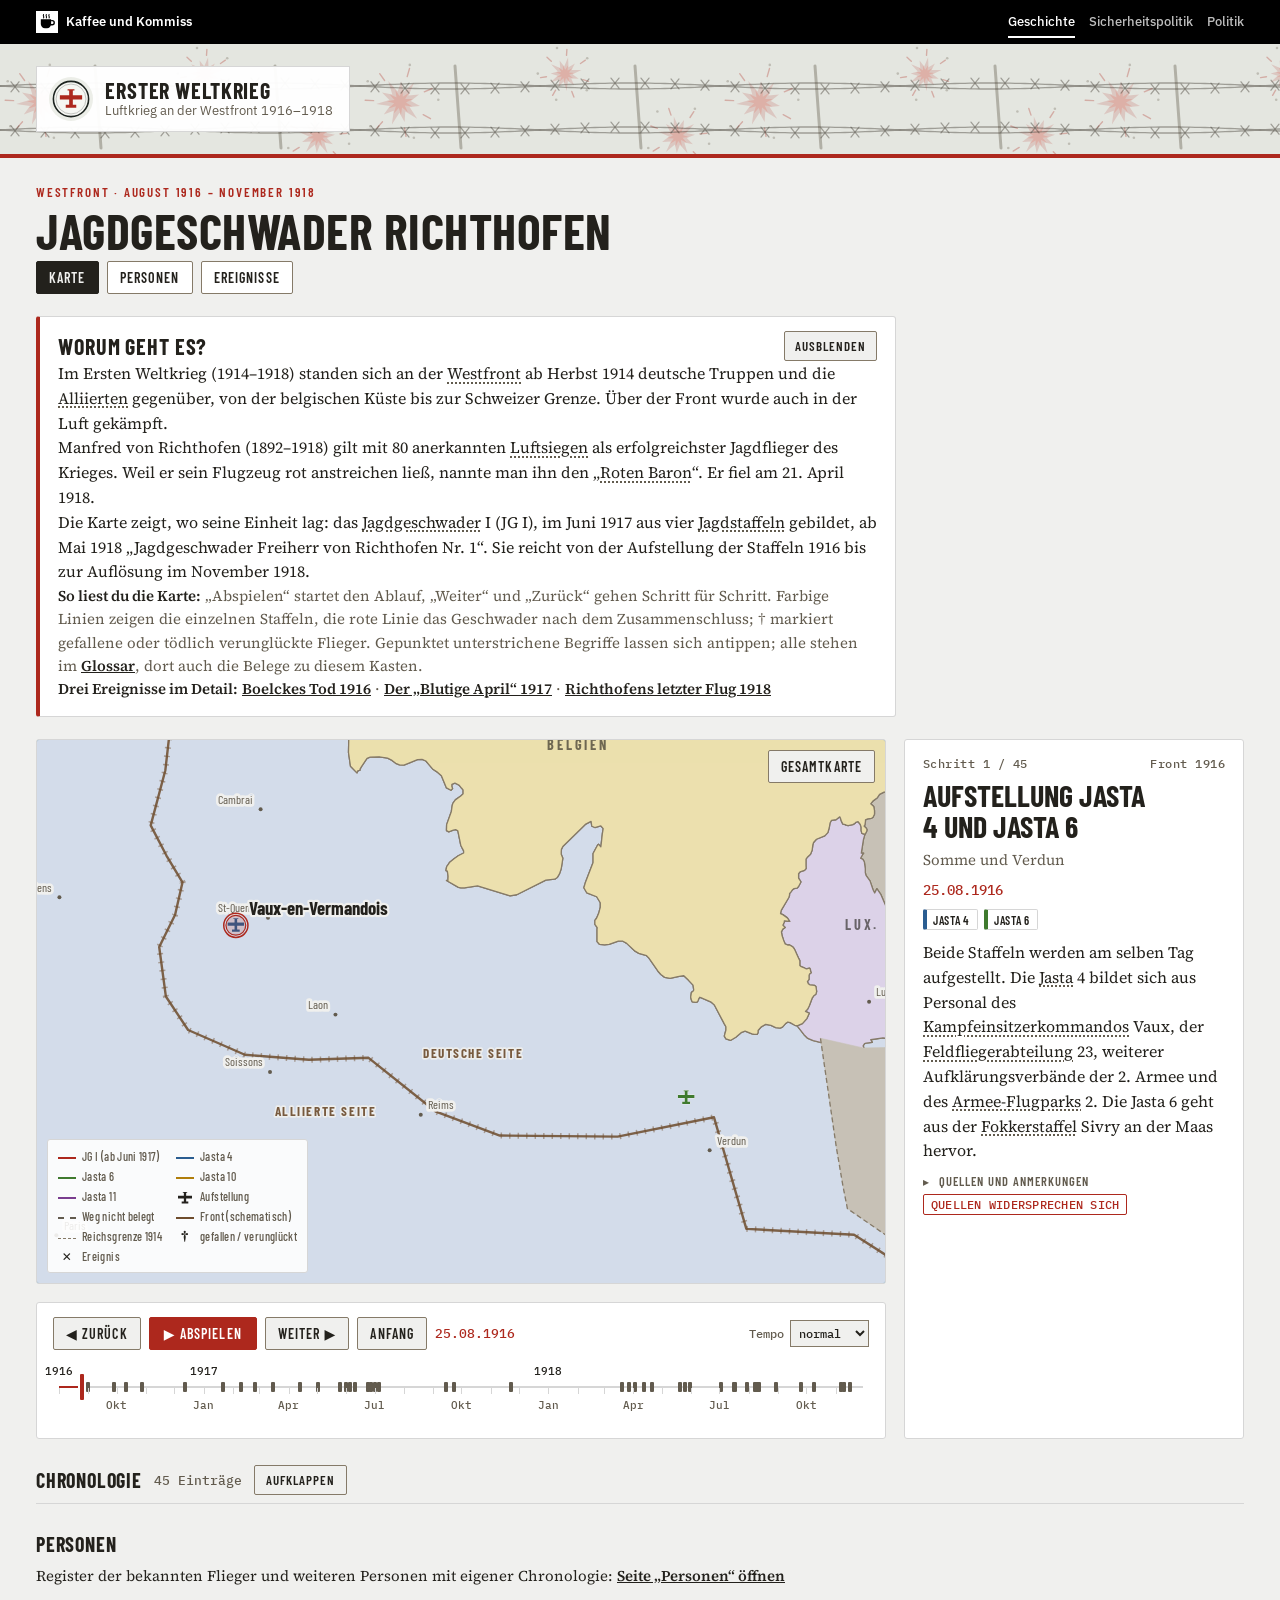
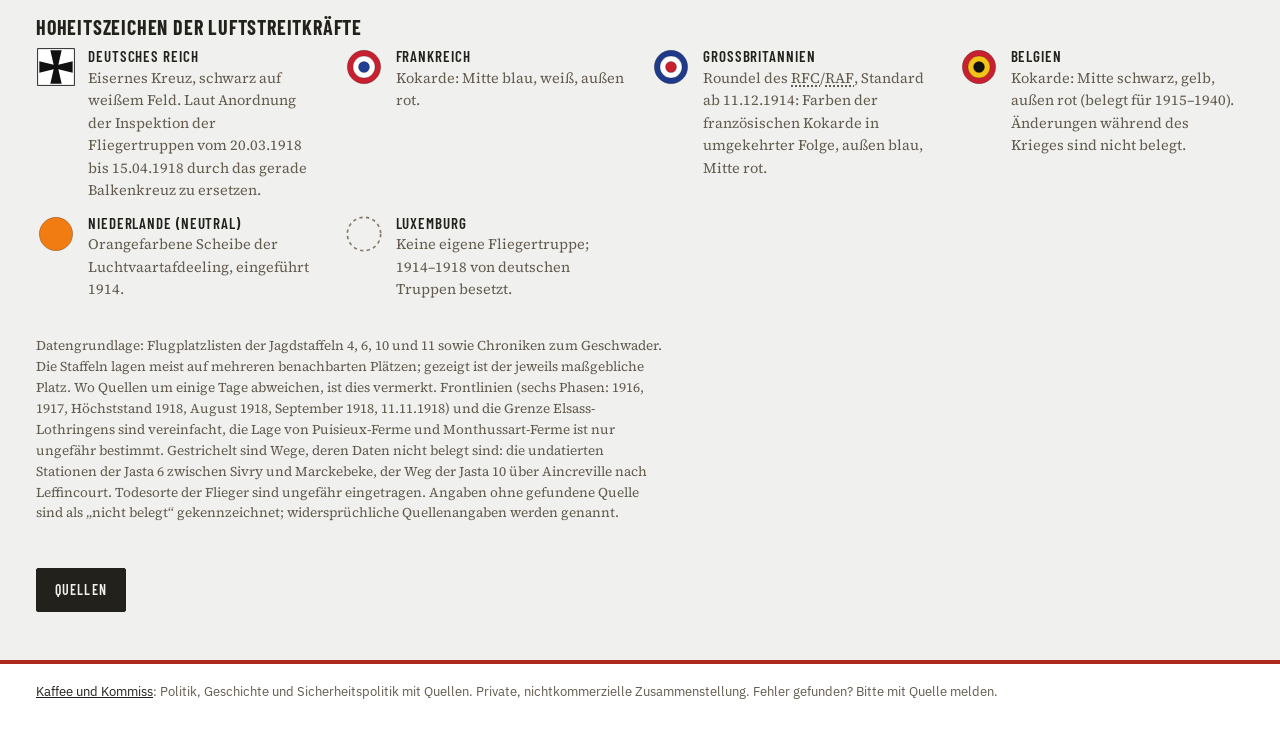
==== commit 8b5681a7: "Leiste: Sicherheitspolitik auf die neue Übersicht Co-Authored-By: Claude Opus 5.5 <noreply@anthropic" ====
--- a/index.html
+++ b/index.html
@@ -197,7 +197,7 @@
 .speed { margin-left: auto; font: 500 12px var(--f-mono); color: var(--muted); display: flex; gap: 6px; align-items: center }
 @media (max-width: 640px) {
   /* Handy: Karte, direkt darunter Zurück/Abspielen/Weiter, dann der Schritttext; Datum, Tempo, Zeitleiste und Legende folgen danach */
-  .stage { display: flex; flex-direction: column; gap: 10px }
+  .stage { display: flex; flex-direction: column; gap: 10px; align-items: stretch }
   .stage > .map { order: 1 } .stage > .controls { display: contents } .controls > .btns { display: contents }
   .btns-main { order: 2; display: grid; grid-template-columns: 1fr 1.25fr 1fr; gap: 8px }
   .stage > .panel { order: 3; height: auto; contain: none; overflow: visible }
@@ -279,7 +279,7 @@
 <body>
 <div class="kk-leiste"><div class="kk-in">
   <a class="kk-haus" href="https://kaffeeundkommiss.github.io/"><img src="kk-tasse.svg" alt="" width="22" height="22"><span>Kaffee und Kommiss</span></a>
-  <nav class="kk-bereiche" aria-label="Bereiche"><a href="https://kaffeeundkommiss.github.io/erster-Weltkrieg/" aria-current="true">Geschichte</a><a href="https://kaffeeundkommiss.github.io/bundeswehr-Afghanistan-/"><span class="kk-lang">Sicherheitspolitik</span><span class="kk-kurz">Sicherheit</span></a><a href="https://kaffeeundkommiss.github.io/politik/">Politik</a></nav>
+  <nav class="kk-bereiche" aria-label="Bereiche"><a href="https://kaffeeundkommiss.github.io/erster-Weltkrieg/" aria-current="true">Geschichte</a><a href="https://kaffeeundkommiss.github.io/sicherheitspolitik/"><span class="kk-lang">Sicherheitspolitik</span><span class="kk-kurz">Sicherheit</span></a><a href="https://kaffeeundkommiss.github.io/politik/">Politik</a></nav>
 </div></div>
 <div class="kk-kopf"><div class="kk-in">
   <a class="kk-schild" href="index.html"><img src="icons/favicon.svg" alt="" width="44" height="44"><span><span class="kk-name" style="display:block">Erster Weltkrieg</span><span class="kk-unter" style="display:block">Luftkrieg an der Westfront 1916–1918</span></span></a>
--- a/site.css
+++ b/site.css
@@ -68,3 +68,6 @@
   .evintro { grid-template-columns: minmax(0, 1fr) }
   figure.evfoto { margin-top: 4px; max-width: 180px }
 }
+
+/* Kopfband: Stacheldraht und Explosionen statt Gitter (wie Jünger-Seite) */
+.kk-kopf { --kk-muster: url("stacheldraht.svg") }
--- a/basis.css
+++ b/basis.css
@@ -4,7 +4,7 @@
 :root{
   --kk-grund:#F3F0E8; --kk-papier:#FFFDF8; --kk-tinte:#23211C; --kk-grau:#625B4E; --kk-linie:#DAD2C2;
   --kk-schild:rgba(255,253,248,.95); --kk-dimm:transparent;
-  --kk-leiste:#23211C; --kk-leiste-ink:#EDE7DA; --kk-leiste-mute:#B9B1A0;
+  --kk-leiste:#000000; --kk-leiste-ink:#FFFFFF; --kk-leiste-mute:#BDBDBD;
   --kk-titel:"Barlow Condensed","Arial Narrow",system-ui,sans-serif;
   --kk-text:"IBM Plex Sans",system-ui,-apple-system,"Segoe UI",sans-serif;
   --kk-mono:"IBM Plex Mono",ui-monospace,"SF Mono",Menlo,monospace;
@@ -14,27 +14,28 @@
 @media (prefers-color-scheme: dark){
   :root:not([data-theme="light"]){
     --kk-grund:#1D1B16; --kk-papier:#26231C; --kk-tinte:#ECE5D6; --kk-grau:#B3A891; --kk-linie:#3B362B;
-    --kk-schild:rgba(38,35,28,.95); --kk-dimm:rgba(20,18,14,.5); --kk-leiste:#12110E;
+    --kk-schild:rgba(38,35,28,.95); --kk-dimm:rgba(20,18,14,.5); --kk-leiste:#000000;
     --kk-akzent:#CBB18C; --kk-akzent-hell:#3A3427; --kk-kopf:#2E2A22;
   }
 }
 :root[data-theme="dark"]{
   --kk-grund:#1D1B16; --kk-papier:#26231C; --kk-tinte:#ECE5D6; --kk-grau:#B3A891; --kk-linie:#3B362B;
-  --kk-schild:rgba(38,35,28,.95); --kk-dimm:rgba(20,18,14,.5); --kk-leiste:#12110E;
+  --kk-schild:rgba(38,35,28,.95); --kk-dimm:rgba(20,18,14,.5); --kk-leiste:#000000;
   --kk-akzent:#CBB18C; --kk-akzent-hell:#3A3427; --kk-kopf:#2E2A22;
 }
 
-/* Leiste ganz oben: Rückweg zur Startseite und Wechsel zwischen den Bereichen */
-.kk-leiste{background:var(--kk-leiste);color:var(--kk-leiste-ink);font:500 13px/1.2 var(--kk-text)}
+/* Leiste ganz oben: Rückweg zur Startseite und Wechsel zwischen den Bereichen.
+   Seit 10.11.2026 auf allen Seiten fest Schwarz-Weiß (schwarze Tasse auf Weiß), unabhängig von Bereich und Modus. */
+.kk-leiste{background:#000;color:#fff;font:500 13px/1.2 var(--kk-text)}
 .kk-leiste .kk-in{max-width:var(--kk-max);margin:0 auto;padding:6px max(16px,env(safe-area-inset-right,0px)) 6px max(16px,env(safe-area-inset-left,0px));
   display:flex;align-items:center;justify-content:space-between;gap:12px}
 .kk-haus{display:inline-flex;align-items:center;gap:8px;color:inherit;text-decoration:none;font-weight:600;white-space:nowrap;min-height:32px}
 .kk-haus img{width:22px;height:22px;flex:none}
 .kk-bereiche{display:flex;gap:14px}
-.kk-bereiche a{color:var(--kk-leiste-mute);text-decoration:none;white-space:nowrap;padding:8px 0 6px;border-bottom:2px solid transparent}
-.kk-bereiche a:hover{color:var(--kk-leiste-ink)}
-.kk-bereiche a[aria-current]{color:#fff;border-bottom-color:var(--kk-markierung)}
-.kk-leiste a:focus-visible{outline:2px solid var(--kk-markierung);outline-offset:2px}
+.kk-bereiche a{color:#BDBDBD;text-decoration:none;white-space:nowrap;padding:8px 0 6px;border-bottom:2px solid transparent}
+.kk-bereiche a:hover{color:#fff}
+.kk-bereiche a[aria-current]{color:#fff;border-bottom-color:#fff}
+.kk-leiste a:focus-visible{outline:2px solid #fff;outline-offset:2px}
 .kk-kurz{display:none}
 @media (max-width:520px){ .kk-lang{display:none} .kk-kurz{display:inline} .kk-bereiche{gap:12px} }
 @media (max-width:360px){ .kk-haus span{display:none} }
--- a/bereich.css
+++ b/bereich.css
@@ -1,7 +1,11 @@
 /* Bereichsnote Geschichte im Grundsystem Kaffee und Kommiss (basis.css).
    Überschreibt die Grundfarben der Seiten mit den gemeinsamen warmen Tönen; Kartenfarben und Staffelfarben bleiben. */
 :root.kk-b-gesch { --kk-max: 1040px;
-  --paper: #F3F0E8; --panel: #FFFDF8; --ink: #23211C; --muted: #625B4E; --rule: #DAD2C2; --border: #857A68 }
+  --paper: #F0F0EE; --panel: #FFFFFF; --ink: #23211C; --muted: #625B4E; --rule: #D6D6D6; --border: #857A68 }
+/* Heller Modus: dezentes Grau wie die Geschichte-Übersicht (10.11.2026) */
+@media (prefers-color-scheme: light) { :root.kk-b-gesch:not([data-theme="dark"]) {
+  --kk-grund: #F0F0EE; --kk-papier: #FFFFFF; --kk-linie: #D6D6D6; --kk-schild: rgba(255,255,255,.96) } }
+:root.kk-b-gesch[data-theme="light"] { --kk-grund: #F0F0EE; --kk-papier: #FFFFFF; --kk-linie: #D6D6D6; --kk-schild: rgba(255,255,255,.96) }
 :root.kk-b-gesch.kk-breit { --kk-max: 1240px }
 @media (prefers-color-scheme: dark) { :root.kk-b-gesch:not([data-theme="light"]) {
   --paper: #1D1B16; --panel: #26231C; --ink: #ECE5D6; --muted: #B3A891; --rule: #3B362B; --border: #8A8070 } }
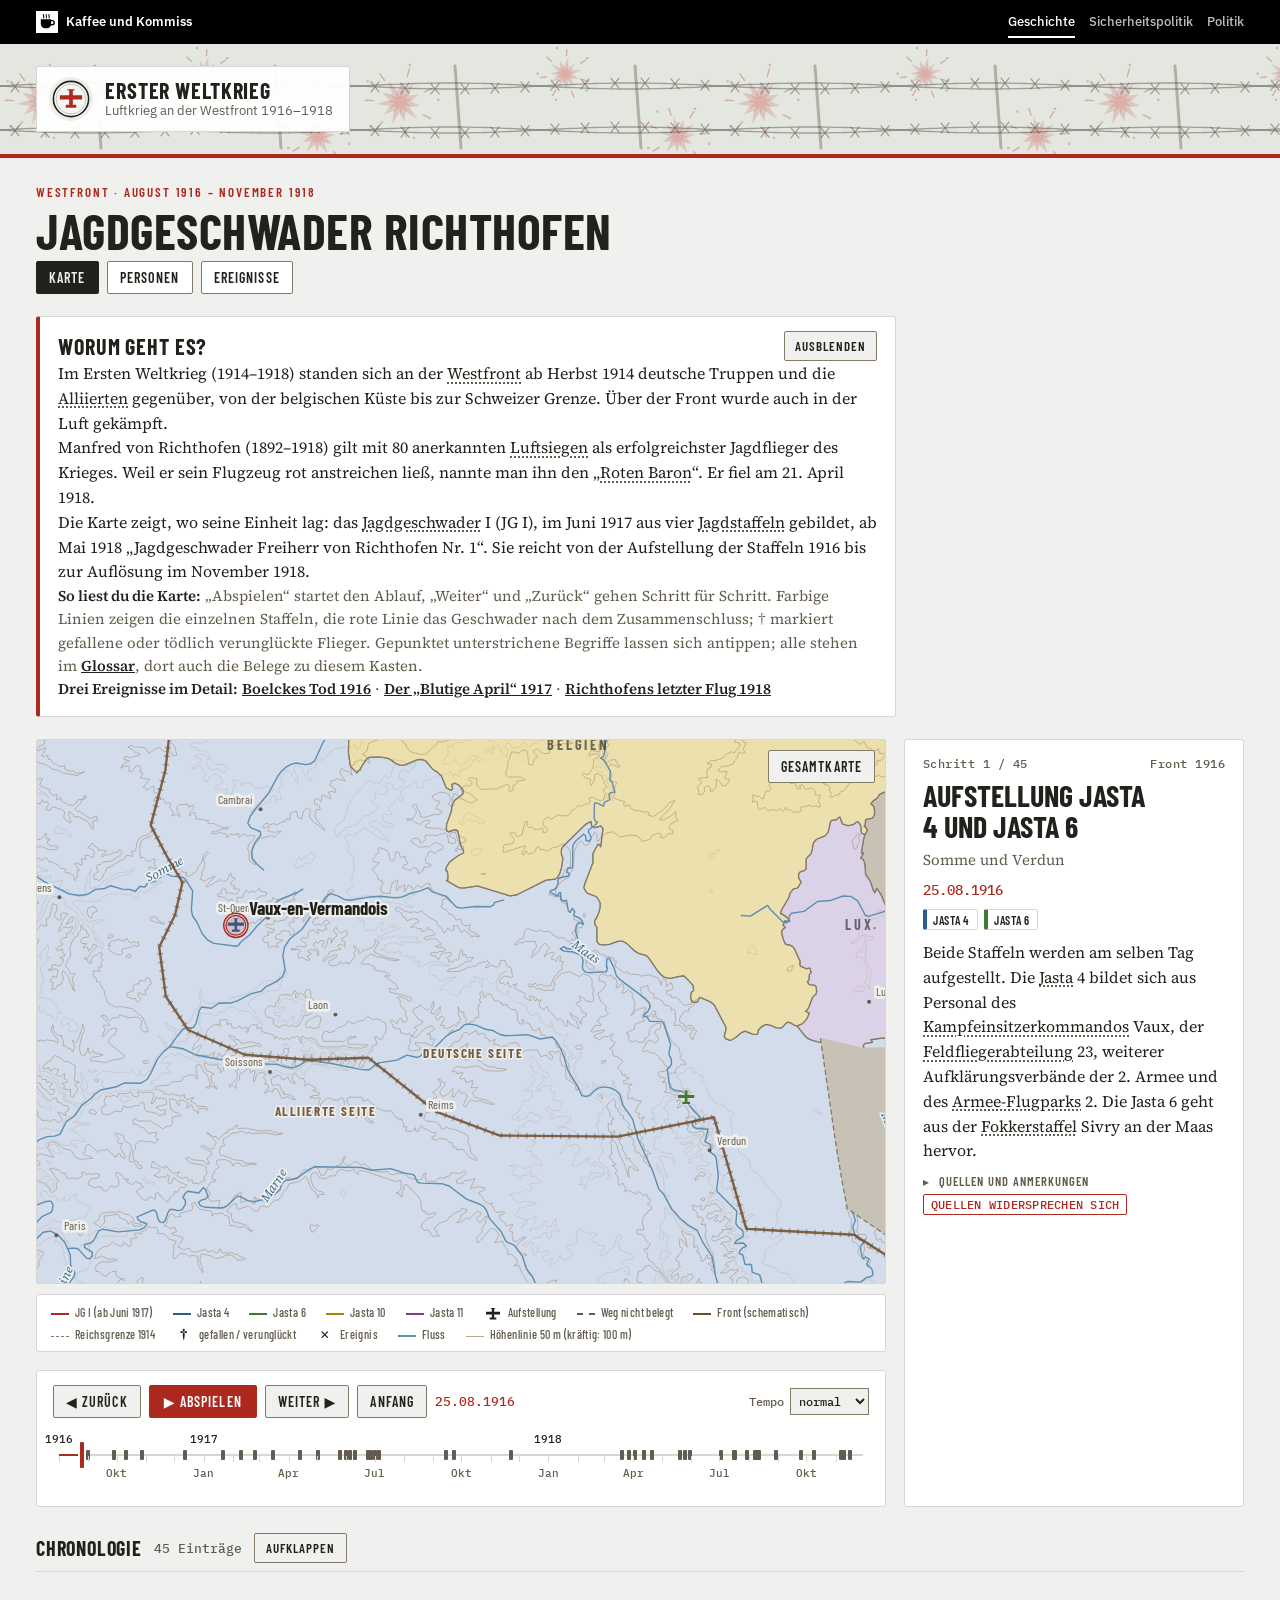
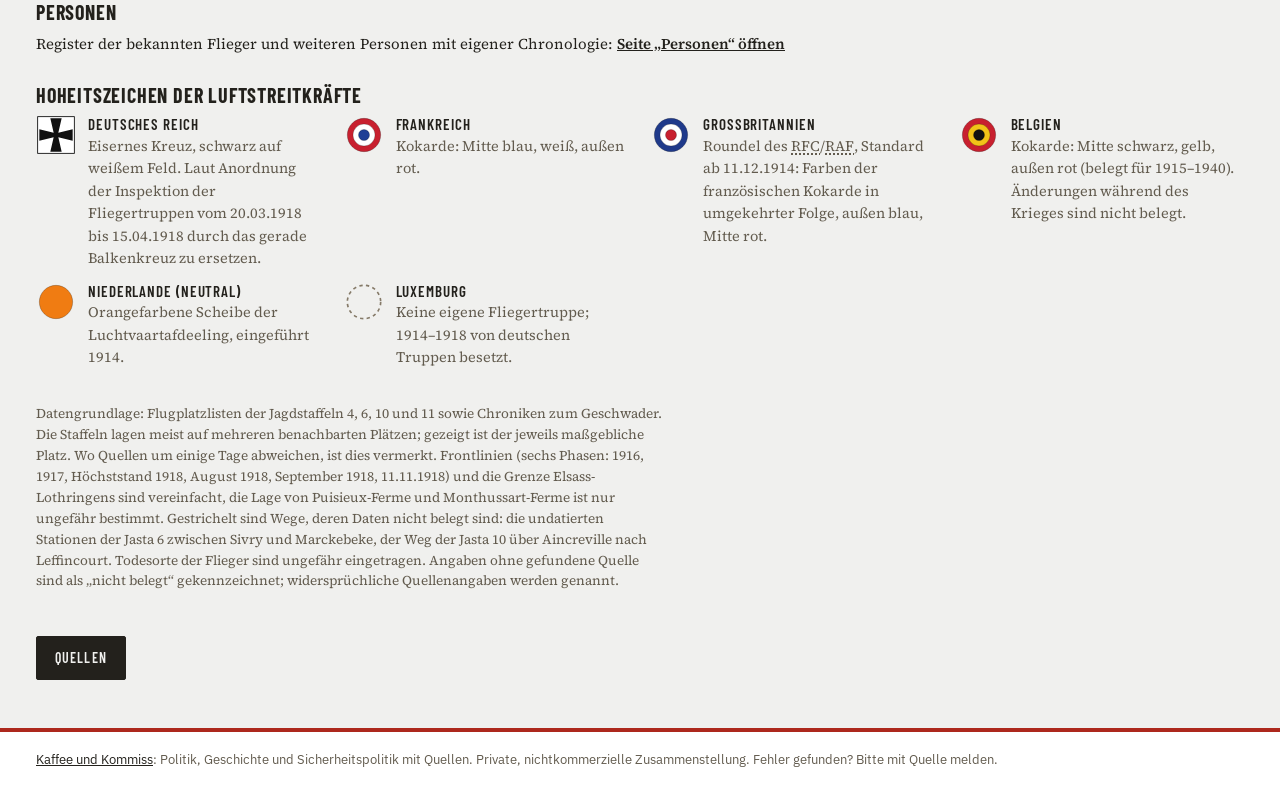
==== commit 9ff138e7: "Karte: Höhenlinien, Flüsse und Legende wie auf der Jünger-Seite - karte-detail.js mit Höhenlinien (T" ====
--- a/index.html
+++ b/index.html
@@ -99,13 +99,14 @@
 .legend-m { display: none }
 
 /* Zeitleiste fest unter der Karte; der Schrittbereich steht rechts daneben und darf länger sein, ohne die Zeitleiste zu verschieben */
-.stage { display: grid; grid-template-columns: minmax(0, 1fr) 340px; grid-template-rows: auto 1fr; gap: 18px; align-items: start }
+.stage { display: grid; grid-template-columns: minmax(0, 1fr) 340px; grid-template-rows: auto auto 1fr; gap: 18px; align-items: start }
 .stage > .map { grid-column: 1; grid-row: 1 }
-.stage > .controls { grid-column: 1; grid-row: 2 }
+.stage > .legend-bar { grid-column: 1; grid-row: 2 }
+.stage > .controls { grid-column: 1; grid-row: 3 }
 /* Feste Höhe des Schrittbereichs: längere Texte scrollen darin, damit nichts darunter springt */
-.stage > .panel { grid-column: 2; grid-row: 1 / span 2; align-self: stretch; contain: size; overflow-y: auto; overscroll-behavior: contain; align-content: start }
+.stage > .panel { grid-column: 2; grid-row: 1 / span 3; align-self: stretch; contain: size; overflow-y: auto; overscroll-behavior: contain; align-content: start }
 @media (max-width: 900px) { .stage { grid-template-columns: minmax(0, 1fr); grid-template-rows: none }
-  .stage > .map, .stage > .controls, .stage > .panel { grid-column: 1; grid-row: auto }
+  .stage > .map, .stage > .legend-bar, .stage > .controls, .stage > .panel { grid-column: 1; grid-row: auto }
   .stage > .panel { align-self: start; height: 400px } }
 
 .map { position: relative; background: var(--sea); border: 1px solid var(--rule); border-radius: 3px; overflow: hidden }
@@ -143,16 +144,23 @@
 @keyframes pulse { 0% { transform: scale(.6); opacity: .9 } 100% { transform: scale(1.8); opacity: 0 } }
 .pulse { transform-box: fill-box; transform-origin: center; animation: pulse 2s ease-out infinite; fill: none; stroke: var(--red); vector-effect: non-scaling-stroke; stroke-width: 1.5 }
 
+.cont-minor, .cont-major { fill: none; stroke: #8a6f4e; vector-effect: non-scaling-stroke; stroke-linejoin: round }
+.cont-minor { stroke-opacity: .28; stroke-width: .6 } .cont-major { stroke-opacity: .45; stroke-width: .9 }
+.river-l { fill: none; stroke: #5d8fb0; stroke-width: 1.4; vector-effect: non-scaling-stroke; stroke-linejoin: round; stroke-linecap: round }
+.riv-lab { fill: #3f6f91; font-family: var(--f-body); font-style: italic; paint-order: stroke; stroke: var(--paper); stroke-linejoin: round }
+
 .legend { position: absolute; left: 10px; bottom: 10px; background: color-mix(in srgb, var(--panel) 88%, transparent); border: 1px solid var(--rule);
   border-radius: 3px; padding: 7px 10px; font: 500 12px/1.5 var(--f-display); letter-spacing: .03em; display: grid; gap: 2px; color: var(--muted) }
 .legend i { display: inline-block; width: 18px; height: 0; vertical-align: middle; margin-right: 6px; border-top: 2.5px solid var(--red) }
 .legend i.f { border-top-color: var(--front) } .legend i.u { border-top-color: var(--c) } .legend span { white-space: nowrap } .legend .lp { display: inline-block; width: 18px; height: 14px; vertical-align: middle; margin-right: 6px } .legend i.d { border-top: 2px dashed var(--muted) } .legend i.b { border-top: 1.5px dashed var(--border) }
+.legend i.r { border-top: 2px solid #5d8fb0 } .legend i.h { border-top: 1.5px solid rgba(138,111,78,.6) }
 .legend .x { display: inline-block; width: 18px; margin-right: 6px; text-align: center; color: var(--ink); font-weight: 700 }
 .legend .k { font-family: var(--f-body); font-weight: 700; font-size: 14px; line-height: 1 }
 .legend i.sw { height: 10px; width: 12px; border: 1px solid var(--border) }
 .legend { grid-template-columns: auto auto; column-gap: 14px }
 @media (max-width: 560px) { .legend { position: static; border: 0; border-top: 1px solid var(--rule); border-radius: 0; grid-template-columns: 1fr 1fr } }
 .mapbtn { position: absolute; right: 10px; top: 10px; }
+.legend.legend-bar { position: static; display: flex; flex-wrap: wrap; gap: 4px 20px; padding: 8px 14px; background: var(--panel); margin-top: -8px }
 
 .panel { background: var(--panel); border: 1px solid var(--rule); border-radius: 3px; padding: 18px 18px 16px; display: grid; gap: 10px; min-width: 0 }
 .count { font: 500 12px/1 var(--f-mono); color: var(--muted); letter-spacing: .04em; display: flex; justify-content: space-between }
@@ -206,7 +214,7 @@
   .legend-m { order: 6; display: block; background: var(--panel); border: 1px solid var(--rule); border-radius: 3px; padding: 10px 14px }
   .legend-m > summary { cursor: pointer; font: 600 14px/1.2 var(--f-display); letter-spacing: .08em; text-transform: uppercase; min-height: 28px; display: flex; align-items: center }
   .legend-m .legend { position: static; border: 0; background: none; padding: 8px 0 0; grid-template-columns: 1fr 1fr }
-  .map > .legend { display: none }
+  .stage > .legend-bar { display: none }
   .btns-main button, .btns-sub button { min-height: 44px; padding-inline: 4px; white-space: nowrap; letter-spacing: .04em; font-size: 13px }
   .btns { display: grid; grid-template-columns: 1fr 1fr 1fr; }
   .btns button { min-height: 44px; padding-inline: 4px; white-space: nowrap; letter-spacing: .04em; font-size: 13px }
@@ -328,8 +336,11 @@
         <rect x="-200" y="-200" width="1400" height="1040" fill="var(--sea)"/>
         <path class="grat" id="grat"/>
         <g id="countries"></g>
+        <g id="relief" aria-hidden="true"><path class="cont-minor" id="contMinor"/><path class="cont-major" id="contMajor"/></g>
+        <path class="river-l" id="riverL"/>
         <path class="al" id="al"/>
         <path class="alline" id="alline"/>
+        <g id="rivLabels" aria-hidden="true"></g>
         <g id="clabels"></g>
         <g id="fronts"></g>
         <g id="sides" aria-hidden="true"><text class="side-label" id="sideDe"></text><text class="side-label" id="sideAl"></text></g>
@@ -344,19 +355,22 @@
         </g>
       </svg>
       <button class="mapbtn" id="zoomBtn" type="button" aria-pressed="true">Gesamtkarte</button>
-      <div class="legend" aria-hidden="true">
-        <span><i></i>JG I (ab Juni 1917)</span>
-        <span><i class="u" style="--c:var(--j4)"></i>Jasta 4</span>
-        <span><i class="u" style="--c:var(--j6)"></i>Jasta 6</span>
-        <span><i class="u" style="--c:var(--j10)"></i>Jasta 10</span>
-        <span><i class="u" style="--c:var(--j11)"></i>Jasta 11</span>
-        <span><svg class="lp" viewBox="-12 -11 24 22" aria-hidden="true"><use href="#plane" fill="var(--ink)"/></svg>Aufstellung</span>
-        <span><i class="d"></i>Weg nicht belegt</span>
-        <span><i class="f"></i>Front (schematisch)</span>
-        <span><i class="b"></i>Reichsgrenze 1914</span>
-        <span><b class="x k">†</b>gefallen / verunglückt</span>
-        <span><b class="x">✕</b>Ereignis</span>
-      </div>
+    </div>
+
+    <div class="legend legend-bar" aria-label="Legende">
+      <span><i></i>JG I (ab Juni 1917)</span>
+      <span><i class="u" style="--c:var(--j4)"></i>Jasta 4</span>
+      <span><i class="u" style="--c:var(--j6)"></i>Jasta 6</span>
+      <span><i class="u" style="--c:var(--j10)"></i>Jasta 10</span>
+      <span><i class="u" style="--c:var(--j11)"></i>Jasta 11</span>
+      <span><svg class="lp" viewBox="-12 -11 24 22" aria-hidden="true"><use href="#plane" fill="var(--ink)"/></svg>Aufstellung</span>
+      <span><i class="d"></i>Weg nicht belegt</span>
+      <span><i class="f"></i>Front (schematisch)</span>
+      <span><i class="b"></i>Reichsgrenze 1914</span>
+      <span><b class="x k">†</b>gefallen / verunglückt</span>
+      <span><b class="x">✕</b>Ereignis</span>
+      <span><i class="r"></i>Fluss</span>
+      <span><i class="h"></i>Höhenlinie 50 m (kräftig: 100 m)</span>
     </div>
 
     <section class="controls" aria-label="Zeitleiste">
@@ -432,6 +446,7 @@
 </div>
 
 <script src="quellen-karte.js"></script>
+<script src="karte-detail.js"></script>
 <script>
 const MAP = {"W":1000,"H":640,"shapes":[{"id":"250","g":"en","d":"M-160,417.4L-147.8,415.3L-142.1,413.2L-138.5,410.4L-135.9,410L-135,409.2L-131.7,405.1L-123.3,399.8L-108.6,397.5L-93.6,395.1L-87.9,392.7L-85.7,390.7L-83.8,388.4L-92.2,393.1L-102,393.6L-111.7,391.7L-119.9,388.4L-122.5,388.2L-124.6,387.8L-127,386.7L-129.1,385.3L-130.2,383.4L-130.5,382.1L-132.2,381.1L-132.5,379.2L-131.9,377.4L-131.4,376.3L-124.7,365.4L-119,349.8L-117.1,347.8L-110.9,343.6L-109.6,343.7L-108.3,342.6L-92.7,336.6L-91.3,334.8L-76,327.2L-72.1,325.9L-67.3,323.2L-57.9,320.4L-47.8,321.3L1,308.6L4,306.3L7,305.5L11.9,300.6L27.6,289.2L34.3,281.8L35.6,280.7L36.6,279.2L40,269.9L44,264.6L48.2,264.5L59.2,270.5L60.4,270.6L61.3,269.7L61.4,268.5L60.1,268.5L59.3,268.1L58.9,267.2L58.2,265.9L60.7,266L60.8,264.5L58.7,264.4L56.2,263.7L54.6,262L53.9,259.9L52.7,257.7L47.9,255L47.1,253.4L47.4,247.6L48.6,240.6L51.3,235.8L54.2,236.6L55.9,237L55.9,235.7L49.5,230.5L49.6,229.3L52.4,223.3L52.8,214.7L53.6,207.4L57.5,204.8L54.4,199.8L54.1,197.3L54.1,188.7L53.3,181L53.5,177.3L54.1,174L56.9,167.1L58.3,164.4L59.3,161.1L58.7,156.8L56.9,149.9L57.1,147.5L57.1,146.6L59.7,144.5L61,144L63,144.1L65.5,143.3L67.3,141.5L70.8,136.8L74.6,133.9L96.9,125.2L98.9,125.9L103.1,123.6L121.3,122.3L141.2,116.7L142.5,115.8L143.3,115.9L150.3,117.1L159.8,115L164.4,113L166.1,111.8L166.1,111.8L167.6,115.9L168.5,123.9L169.6,127.6L173.5,132.4L175.1,134.9L175.4,138.6L174.5,139.8L171.9,142.1L171,143.9L173.2,152L172.8,153.2L171.9,155L171.8,155.9L172.2,156.5L173.4,157.2L174.2,157.8L175,160.3L175.3,161.2L176.2,161.6L178.2,162L179,162.3L181.1,162.1L182.3,162.1L183.5,163.1L184.3,164L184.3,165.2L185.1,166.5L189.4,170.9L189.8,172.2L191.3,175.9L191.7,176.8L194.1,178.8L203.1,183.4L203.5,183.7L205.1,184L206.8,182.9L210.3,177.2L212.5,174.8L215.4,173.4L221.2,171.7L230.8,168.9L233.7,169.9L235.3,171.8L237.3,175.3L238.8,178.4L240,181.8L241.2,183L242.4,183.1L244,183.7L244.8,185.3L246.3,189.9L244.6,192.6L245.3,198.2L247.9,208.4L248.1,214.2L248.5,216.3L250.1,218.5L251.7,219.8L256.6,222.7L258.7,223.4L261.6,222.8L266.6,221.1L268.3,219.9L269.6,219.1L270.4,218.2L272.1,218.2L273.8,218.5L274.6,219.5L274.5,221L273.2,223.1L274.5,224.1L281.9,224.3L284.8,224.9L287.3,226.2L289.3,228.7L291.3,232.1L292,239.2L291.8,247.5L292.9,255.2L296.5,258.9L297,257.7L297.4,257.7L298.2,257.4L298.2,256.8L299.1,255.3L301.3,252L302.1,250.8L303.8,250.2L308.8,250L313.4,250.7L315.9,252L317.9,253.6L320,254.5L322.5,254.6L330,251.6L332.5,251.4L334.6,252.3L338.3,256.7L340.7,258.3L343.2,260.5L346,267.2L348.5,268.5L349.4,267.6L349,266.4L349,265.2L350.7,264.6L351.5,264.9L353.1,265.8L354.4,267.4L355.2,268.3L355.2,270.5L353.9,271.7L350.9,273.8L349.6,275.6L349.2,276.8L348.7,280.2L346.1,287.5L346,290.8L347.3,291.5L349.8,290.6L351.1,290.3L352.3,290.9L353.9,298.9L354.7,300.5L355.5,302L355.5,303.2L352.5,304.7L350,306.5L347.8,308.3L347,309.5L346.1,310.7L345.7,312.9L346.5,313.2L346.9,316L346.8,318.7L346,318.4L352.6,322.2L353.9,322.5L356,322.5L363.2,321.4L380.3,326.6L381.2,326.9L384.9,326.3L401,318.2L406,317.7L407.3,316.8L408.6,314.6L409.5,311.9L410.4,306.1L409.9,304.8L409.5,303.9L409.5,302.7L409.6,301.2L410.4,299.6L423.1,287.2L426,285.7L426.4,288.4L428.1,289.1L431.4,288.2L432.7,289.7L432.2,292.8L431.8,296.5L431.4,299.8L430.1,298.3L429.7,298.6L427.1,303.5L427.1,305L427.1,306.5L427.1,308.4L422.8,319.7L422,322.4L423.6,325.2L429.1,327.4L431.1,330.7L431.1,333.2L430.7,334.7L430.3,336.3L429.4,338.4L429,339.3L428.1,340.5L428.1,341.7L428.1,342.7L429.4,344.5L429.3,345.4L429.3,352.2L430.6,353.7L433.5,354L436,353.7L441.1,351.9L443.6,352L445.7,353.2L450.3,357.5L452.4,358.7L456.7,360L457.9,361.2L463,368.6L464.6,370.4L466.7,372L469.7,372.6L474.8,371.4L477.3,371.1L479.8,373.5L482.4,376.3L482.8,379L482.4,379.7L481.5,380.3L481.1,383L481.5,384.5L481.9,385.5L484,385.8L484.9,385.5L485.3,384.6L485.7,383.6L486.2,383L487,383.3L488.3,383.9L492.1,385.5L492.9,386.1L494.2,387.3L499.7,397.7L500.6,399.3L500.6,401.1L500.1,402.9L499.7,404.5L500.6,406L503.1,406.9L506.1,405.1L509,402.6L511.2,401.7L515,403.2L516.2,403.5L517.9,403.5L518.4,402.6L518.4,401.4L520,399.5L522.6,398L525.5,398.6L528.1,399.8L530.6,400.1L531.9,399.5L533.6,397.6L534.9,396.7L536.1,397L538.7,398.5L540,398.8L543.8,403.7L545.9,405.8L548.9,407L556.1,408.8L558.3,411.3L560,416.2L562.1,415.5L572.3,414.8L574,414.2L575.2,412.4L576.5,412L576.9,410.8L576.5,409.9L577.3,408.7L578.2,408.4L581.6,408L580.7,406.5L587.5,405.5L590.9,405.8L593.9,407L594.3,407.3L599.8,411.5L603.3,413L605.4,413.3L606.2,413.6L607.5,413.2L610,411.7L610.9,411L612.1,411.3L623.3,416.7L625,418.5L625.9,420L626.3,421.5L626.3,422.5L625.9,422.8L626.8,424L632.8,430L633.2,430.9L632.4,432.5L630.3,432.5L629.9,434.4L630.8,436.5L632.5,438.6L640.7,446.1L640.7,447L640.8,448.9L640.8,449.5L641.6,450.1L642.9,450.7L643.8,451L644.7,454.3L645.1,455.2L645.1,455.5L645.2,457.1L645.6,457.7L646,457.7L647.7,456.4L648.1,456.4L649.1,459.5L648.7,461.6L648.3,463.8L649.6,466.5L651.3,467.1L656.4,467L661.2,468.4L662.4,468.1L664.5,465.3L664,462.6L663.1,459.5L663.9,457L664.8,456.7L669.9,457.8L673.3,457.2L674.6,457.4L682.4,461.6L684.9,461.5L684.7,468L686.5,472.8L689.1,474.9L692.4,472.7L692.9,471.8L692.4,470.5L692.4,469.6L693.2,468.7L694.1,468.7L698.4,471.9L700.6,472.8L702.3,473.4L712.5,473.1L715.6,474.6L716.4,474.9L717.3,473.9L718.5,471.5L718.9,470.5L720.2,470.2L722.7,469.8L723.6,469.2L724,468.3L724.7,465.5L725.2,464.9L727.3,463.6L727.7,463.3L730.2,462.6L732.4,462.8L732.8,464.7L738,465.1L740.1,465.7L741.1,468.4L740.2,469.1L739.8,469.4L739.8,470L741.6,471.8L744.3,476L746,477.8L748.6,479.5L753.8,480.3L756.4,481.5L757.3,482.7L758.6,484.8L759.5,485.7L760.8,485.9L761.2,486.2L762.5,485.6L764.2,485.2L765.5,484.6L766.8,484.8L769.4,485.7L770.7,485.9L771.9,485.3L774.9,483.7L776.1,483.3L786.1,486.1L792.9,484.9L795,485.1L814.2,494.6L825.9,496.6L827.2,497.8L827.2,498.1L825.2,500.9L821.6,508.1L816.5,523.3L815.3,525.8L814.5,526.4L810.3,529L809,529.1L809,529.4L808.6,530L807.8,531L807.8,532.8L807.4,533.7L806.6,534.4L805.8,534.7L802.7,534.8L801,535.5L800.7,537L800.8,540.4L800,542L798.7,543.5L797.5,545.4L795.8,546.4L792.9,550.2L791.3,552.1L789.1,552.7L787.9,553.7L782.9,561.8L782.3,567.7L782.5,574.1L783.9,577.7L783.9,579L781,581.5L779.7,583.1L778.9,584.6L779,588.3L778.2,589.9L777.4,591.1L776.6,593L776.2,595.1L775.5,599.8L775.6,602.2L776.1,604.3L776.6,606.8L777.5,609.2L777.2,611.7L775.9,614.5L773.8,615.7L771.7,617.3L770.9,621L771,624.7L770.3,627.8L769,630.6L761.5,641.5L760.7,643.7L760.8,646.5L760.4,647.7L759.6,649L758.7,650.5L757.9,653.3L757.2,657L757.8,664.3L763.3,673.4L763.5,679.2L762.7,681.4L759.3,684.8L758.9,687.3L759,690.3L759,691.3L758.2,692.8L757.8,693.8L757,694.7L756.5,695.3L756.6,696.2L756.6,696.5L756.6,697.2L756.6,698.1L757.6,701.4L757.2,703.3L755.5,704.2L755.1,705.2L753.5,711L753.1,713.5L754.6,719.9L754.7,723L754.3,724.2L752.1,726.4L751.7,727.3L752.3,731.3L752.8,733.1L753.2,734L755,734.9L756.9,737.3L759.7,742.7L760.6,743.6L761,744.2L761.9,745.1L762.4,746.9L762,747.6L761.6,749.4L757.3,751.1L754.2,753L753.8,753.6L749.1,757.4L749.5,757.7L751.3,759.2L751.7,759.2L751.8,761L751.4,762L750.5,762.3L749.2,762L748.3,762.4L748.3,763L748.8,763.9L749.7,765.1L749.7,765.4L749.7,766L749.7,766.3L749.3,766.6L747.6,768.5L745.8,768.3L744.9,767.7L744.5,767.4L742.2,766.8L740.9,767.2L741,768.4L741.4,769.3L741.9,769.9L742.8,770.5L742.8,771.7L742.4,773.3L742,774.2L740.3,776.7L738.1,777.7L736.8,778L731.9,777.8L728.4,777.9L724.9,778.6L720.5,780.9L719.6,780.9L718.7,780.6L718.3,780L717.8,779.4L717.4,778.8L713.8,778L711.1,776.5L710.2,773.5L712.3,768.2L709.2,768.6L707.4,768.3L705.6,767.4L703,766.9L696.8,768.2L693.7,767.7L692.4,767.1L691.5,766.8L690.2,767.2L689.3,767.8L687.1,768.8L687.1,770.6L688.5,773L689,775.1L688.1,776.7L686.4,778.6L684.7,779.5L681.2,780.5L681.2,783.9L678.2,785.8L676.4,788.3L674.7,791.1L674.3,793.5L688.9,791.7L691.1,790.4L692.9,791.9L694.7,793.7L696.1,795.5L695.2,797.4L693.9,798.3L693,798.7L691.7,799.3L690,801.8L689.1,802.1L688.2,802.1L685.6,804.6L685.3,808.3L685.8,812.9L677.5,819.2L674,823L671.9,827L671.4,827.3L663.6,834.5L660,836.1L660.1,839.2L658.3,840.1L657.9,840.4L657.5,841.4L654.4,842.6L653.5,843.9L651.8,846.7L653.2,850L650.6,854.3L642.2,860.6L629.3,865.1L623.1,868.6L621.4,875L621.9,876.5L623.7,879.9L624.2,881.7L623.8,884.5L623.4,885.4L623.4,886L622.5,887.6L620.4,893.7L620.4,894.3L620.8,895.6L621.3,896.5L622.2,897.4L622.2,900L-160,900Z"},{"id":"276","g":"cp","d":"M1160,739.1L1158.8,739.4L1154.1,742.2L1150.6,742.8L1149.3,742.6L1148.8,741.7L1148.3,740.8L1147.8,740.2L1131.1,735.3L1128,735.5L1126.8,736.8L1124.4,740.3L1122.7,741.7L1121.4,742.1L1116.1,741.8L1114.2,741L1113.3,740.2L1112.4,739.6L1112.3,738.1L1112.6,736.8L1113,735.9L1113,735.3L1112.4,733.5L1111.9,733.2L1111.1,733.6L1108.9,734.3L1107.2,735L1107.7,736.5L1108.8,738.6L1109.8,740.4L1109.9,742.2L1109,749.4L1110.9,750.2L1111.8,751.3L1112.8,752.8L1113.4,755.2L1113.7,758.9L1112.6,763.2L1111.1,767L1109.5,769.9L1108.2,770.6L1105.7,771.7L1104.4,772.7L1104,773.6L1101.7,779.3L1099.7,782.5L1097.2,784.8L1092.1,788.5L1089.5,789.9L1081.6,791.4L1079.9,791.8L1079,791.5L1079.8,790.3L1080.5,788.1L1081,787.7L1082.7,787.3L1083.1,786.7L1083.5,785.4L1083.4,784.2L1082.9,783L1084.7,776.1L1084.5,773.1L1082.2,772L1076.9,773.2L1075.7,774.9L1075.3,775.2L1074.4,775.2L1073,774.7L1072.6,774.7L1070.9,775.5L1070,776.1L1069.2,776.5L1068.2,775.3L1067.2,773.5L1067.1,771.7L1066.5,769.9L1065.1,768.1L1067.6,765.8L1068.4,763.9L1066.9,761.9L1060.6,753.4L1058.9,754.1L1058.1,755.1L1056.8,755.8L1055.4,754.9L1055.4,754L1055.3,753.4L1055.3,752.8L1053.8,750.4L1052.4,749L1051,747.5L1050.4,744.5L1049.1,745.8L1047.4,746.2L1043.4,746.1L1039.8,745.1L1039.4,745.1L1037.7,746.2L1036.8,746.5L1034.1,745.1L1033.5,743.3L1033.8,741.2L1033.3,739.1L1031.9,737.6L1030.1,737.1L1028.3,737.2L1026.6,738.5L1023.7,741.8L1022.6,744.9L1021,748.1L1017.6,749.8L1010.1,750.2L1002.5,748.8L1002,748.5L967,729.2L962.6,728.5L957.7,728.8L955.9,726.1L949.3,726.4L935.6,725.6L933.4,726.6L931.3,728.8L927,730.6L922.2,731.1L919.5,730.6L915.9,728L915.4,728L913.6,726.3L913.5,725L915.7,724.3L912.5,721.4L908.4,719.5L905.4,719.3L904.2,723L905.6,724.2L899,724.5L898.5,723.3L898.4,722L897.1,720.9L896.6,719.4L896.9,718.1L898.6,715.6L899,715L898,713.2L896.7,712.9L895.4,713.3L894.1,713L893.1,711.5L892.2,709.4L890.8,708L889.5,707.4L888.2,708.7L887.9,712.7L886.2,713.7L884.8,712.8L884.8,710.7L884.2,708.2L884.2,707L881.9,705.9L878.9,706L876.7,707L878.1,710L876.4,711L869.9,712.5L868.6,712.6L867.3,713.2L866.1,715.7L865.2,717L864.5,720.7L863.2,722L860.2,723.6L859.4,725.2L859,726.5L859.5,728L860,729.5L859.2,731.4L861.4,731.9L861.9,732.2L865.1,734.5L867.8,735.6L870,735.5L871.7,734.5L873.4,733.2L875.1,732.2L881.2,731.1L882.6,731.3L884.3,731.5L884.8,731.8L885.7,732.1L885.4,736.4L884.5,735.8L884.5,734.9L884.5,734.6L883.6,734.6L883.2,735L882.7,735.3L882.3,736.2L882.8,737.1L882.8,737.7L883.3,738.3L882.9,739.6L883,740.8L883,742.3L882.6,743.3L882.2,743.6L880.5,744.3L879.5,743.1L879.1,742.8L877.7,740.4L875.8,738.7L871.9,739.1L868.4,741.7L867.3,744.8L866.8,745.8L863.8,746.5L863.4,746.5L855.4,746.8L851,745.8L849.6,745.2L848.7,743.4L847.7,741.6L847.3,741L845.9,740.8L842.4,740L840.2,740.1L833.6,741.5L833.2,741.9L832.8,742.8L831.9,743.7L829.8,744.4L827.2,746.1L825.9,746.7L825,748L824.6,748.9L824.2,749.8L822.9,750.5L817.2,751.9L801.4,752.5L801.4,751.9L800.9,750L800.4,748.5L799.5,747.6L792,747.6L790.2,746.7L788.1,750.1L786,752.7L783.8,754L779,755L773.7,756.4L771.1,756.2L769.3,755.3L764.4,753L764.8,753L767.9,752.9L769.2,751.7L770.4,747L767.7,747.4L761.6,749.4L762,747.6L762.4,746.9L761.9,745.1L761,744.2L760.6,743.6L759.7,742.7L756.9,737.3L755,734.9L753.2,734L752.8,733.1L752.3,731.3L751.7,727.3L752.1,726.4L754.3,724.2L754.7,723L754.6,719.9L753.1,713.5L753.5,711L755.1,705.2L755.5,704.2L757.2,703.3L757.6,701.4L756.6,698.1L756.6,697.2L756.6,696.5L756.6,696.2L756.5,695.3L757,694.7L757.8,693.8L758.2,692.8L759,691.3L759,690.3L758.9,687.3L759.3,684.8L762.7,681.4L763.5,679.2L763.3,673.4L757.8,664.3L757.2,657L757.9,653.3L758.7,650.5L759.6,649L760.4,647.7L760.8,646.5L760.7,643.7L761.5,641.5L769,630.6L770.3,627.8L771,624.7L770.9,621L771.7,617.3L773.8,615.7L775.9,614.5L777.2,611.7L777.5,609.2L776.6,606.8L776.1,604.3L775.6,602.2L775.5,599.8L776.2,595.1L776.6,593L777.4,591.1L778.2,589.9L779,588.3L778.9,584.6L779.7,583.1L781,581.5L783.9,579L783.9,577.7L782.5,574.1L782.3,567.7L782.9,561.8L787.9,553.7L789.1,552.7L791.3,552.1L792.9,550.2L795.8,546.4L797.5,545.4L798.7,543.5L800,542L800.8,540.4L800.7,537L801,535.5L802.7,534.8L805.8,534.7L806.6,534.4L807.4,533.7L807.8,532.8L807.8,531L808.6,530L809,529.4L809,529.1L810.3,529L814.5,526.4L815.3,525.8L816.5,523.3L821.6,508.1L825.2,500.9L827.2,498.1L827.2,497.8L825.9,496.6L814.2,494.6L795,485.1L792.9,484.9L786.1,486.1L776.1,483.3L774.9,483.7L771.9,485.3L770.7,485.9L769.4,485.7L766.8,484.8L765.5,484.6L764.2,485.2L762.5,485.6L761.2,486.2L760.8,485.9L759.5,485.7L758.6,484.8L757.3,482.7L756.4,481.5L753.8,480.3L748.6,479.5L746,477.8L744.3,476L741.6,471.8L739.8,470L739.8,469.4L740.2,469.1L741.1,468.4L740.1,465.7L738,465.1L732.8,464.7L732.4,462.8L730.2,462.6L727.7,463.3L727.3,463.6L725.2,464.9L724.7,465.5L724,468.3L723.6,469.2L722.7,469.8L720.2,470.2L718.9,470.5L718.5,471.5L717.3,473.9L716.4,474.9L715.6,474.6L712.5,473.1L702.3,473.4L700.6,472.8L698.4,471.9L694.1,468.7L693.2,468.7L692.4,469.6L692.4,470.5L692.9,471.8L692.4,472.7L689.1,474.9L686.5,472.8L684.7,468L684.9,461.5L682.4,461.6L674.6,457.4L673.3,457.2L669.9,457.8L664.8,456.7L663.9,457L663.1,459.5L664,462.6L664.5,465.3L662.4,468.1L661.2,468.4L656.4,467L651.3,467.1L649.6,466.5L648.3,463.8L648.7,461.6L649.1,459.5L648.1,456.4L647.7,456.4L646,457.7L645.6,457.7L645.2,457.1L645.1,455.5L645.1,455.2L644.7,454.3L643.8,451L642.9,450.7L641.6,450.1L640.8,449.5L640.8,448.9L640.7,447L640.7,446.1L632.5,438.6L630.8,436.5L629.9,434.4L630.3,432.5L632.4,432.5L633.2,430.9L632.8,430L626.8,424L625.9,422.8L626.3,422.5L626.3,421.5L625.9,420L625,418.5L623.3,416.7L612.1,411.3L610.9,411L610,411.7L607.5,413.2L606.2,413.6L605.4,413.3L605.4,412L604.9,406.5L605.7,400.7L606.1,398.9L606,393L606.4,391.2L608,388.4L611.4,384.4L612.2,381.9L613,380.7L613.4,379.8L613.4,378.5L612.6,377.9L612.1,377.3L611.7,376.7L613.3,374.3L622.1,368.6L621.7,368.3L620.8,367.1L621.3,366.5L622.1,366.2L623,366.5L622.1,365.3L621.6,364L621.2,362.5L621.2,361L622.4,360L622.4,359.1L622,358.5L622,357.3L622.8,353.3L622.8,353L622.7,351.5L623.1,351.2L623.2,351.5L622.3,350.6L621.9,350.6L618.5,349.7L612.6,349.8L610.5,349.2L608.8,348L605.4,344.7L603.2,343.5L602.4,343.5L600.3,344.7L599.5,344.4L599.5,343.8L598.6,342L598.2,340.8L597.7,339.9L596,338.6L591.8,337.2L590.1,335L586.2,325.9L584.1,322.9L582.9,325.3L582,323.5L580.3,318.6L578.1,315.6L577.7,314L577.7,311.9L577.2,308.2L576.4,306.7L575.1,306.1L576.3,303.9L576.8,303.3L576.3,303.3L575.5,303.3L576.3,298.1L576.7,295.7L577.5,292.9L578.3,291.7L578.7,290.4L578.3,289.5L577,288.3L577.5,287.7L577.8,285.6L577.8,284.9L579.1,284.3L581.2,284L582,283.4L582.8,281.8L582.8,279.7L582.4,277.5L580.7,276L581.9,274.5L584.4,272.6L585.6,270.8L588.1,269.5L593.1,268.2L595.2,266.1L594.3,264.6L594.7,262.7L595.5,260.9L596.8,259.6L598,258.7L599.3,258.7L601,259.3L602.2,259.6L605.5,258.9L606.8,257.4L606.7,255.8L606.7,254.9L602.5,247.9L602.5,245.8L603.3,243.3L603.6,239L604,236L603.6,235.3L602.7,235.1L601.5,233.5L601,231.7L600.6,230.2L601,228.6L602.2,227.4L600.1,227.1L595.1,226.3L593.1,225.4L593.1,225.1L592.6,225.1L592.2,225.1L592.2,225.4L588.1,226.6L587.3,226.7L586,225.7L585.1,223.6L584.3,223L585.1,221.2L583.9,221.2L583,220.9L582.6,220L583.4,218.7L581.7,216.3L583.8,212.9L587.5,209.8L590,208.2L590,207.6L591.2,206.1L592,204.2L591.6,203.3L583.7,203.1L581.2,201.9L579.9,199.5L581.6,198.2L574.4,187.6L572.3,185.5L570.3,185.2L565.7,186.7L564.1,186.4L563.7,184.9L564.1,183.1L564,181.2L562.4,180.3L562,180L562,179.7L562,179.4L562.4,178.8L562.3,176.7L561.9,175.4L560.7,174.8L559.8,173.3L559,170.9L561.1,171.2L562.7,169.6L563.1,167.5L563.1,165.9L562.7,164.4L563.9,162.6L565.5,161.6L568,161.9L569.2,160.4L570,158.5L570,157L568.8,153.3L569.2,152.1L569.6,151.2L570,150.2L566.2,149.1L563.3,147.2L562.5,146.3L562.1,144.8L562.1,142.4L562.5,140.8L563.3,139.3L562.9,138.4L558.8,139L555.9,137.8L554.2,137.8L552.6,138.1L549.7,139.7L548.1,140L548,135.4L546.4,130.2L545.5,125.9L548.8,124.4L550.4,125L551.7,126.8L553.3,128.3L555.4,128L556.6,126.5L559,121.8L560.3,120L570.9,111.6L577.4,108.2L579,105.7L576.5,103.6L579.4,101.5L580.2,100.8L577.3,99.9L572,104L569.1,102.5L568.3,99.1L568.7,95.1L569.4,91.4L570.7,89.6L573.1,86.5L578.7,75.7L579.9,74.5L582.7,72.6L584,70.8L584.3,68.6L584.7,64.6L585.5,63.1L583.8,61L583.8,57.6L584.6,53.9L585,50.2L584.5,46.9L583.6,41L579.1,35.9L571.3,25.5L570.9,23.1L571.3,20.6L572.8,16.6L565.1,13.3L562.6,10L563.8,4.8L563,3.5L560.2,1.7L558.9,1.1L555.7,1.2L554.5,0.9L554.9,-1L555.3,-1.9L557.3,-3.8L557.3,-7.1L555.6,-10.8L553.2,-12.6L553.6,-14.5L555.6,-15.7L560,-16.7L562,-17.6L564.4,-19.1L566,-20.1L570.5,-21.3L574.1,-20.5L576.9,-19.9L579,-19.3L577.3,-21.7L572.8,-26L571.6,-27.2L575.2,-29.4L578.9,-27.5L582.5,-24.8L586.6,-23L589.8,-24L591,-24L591.8,-23.1L593.1,-21L593.5,-20.4L597.9,-19.8L599.6,-18.6L600,-15.8L604,-17.1L604.8,-19L603.5,-22.9L610.8,-20.9L613.3,-20.9L614.9,-21.9L620.4,-26.2L631.7,-30.1L641.3,-30.6L644.5,-32.4L646.9,-35.6L649.6,-40.2L650.4,-41.1L651.2,-41.5L651.6,-41.8L652,-44.2L651.6,-45.5L650.7,-46.4L647.9,-49.4L640.6,-53.2L638.1,-53.8L636.5,-55L636.1,-57.7L636.8,-59.9L638,-60.2L638.8,-60.2L640.4,-61.2L641.2,-62.1L642,-64.6L642.7,-65.5L644.3,-67.7L646.3,-68.7L646.7,-68.7L653.5,-69.7L654.7,-71L657.4,-75.9L659.4,-78.4L664.1,-80.6L666.1,-82.5L668.8,-86.9L670,-88.4L674.7,-91.3L675.1,-92.2L674.7,-92.8L674.3,-94L673,-98L672.9,-101.4L673.6,-104.2L675.9,-109.1L676.6,-115.9L674.9,-120.4L668.3,-131.3L667.5,-131L666.7,-129.8L665.5,-128.8L663.2,-127.9L660,-127.8L656.8,-128L651.2,-130.1L642.4,-131.1L639.6,-132.6L637.1,-135L636.7,-137.8L636.2,-141.2L635.8,-144.2L634.5,-147.3L636.1,-147.3L642.4,-150.5L638.8,-153.5L638,-154.7L638,-156.2L638.3,-157.8L638.3,-159.3L637.5,-161.1L639.4,-162.7L641.4,-164.2L644.9,-165.2L655.7,-165.7L661.2,-164L666.8,-165L668.4,-164.5L672.4,-163.3L674.3,-167L674.9,-173.5L675.7,-193.1L676.3,-199.3L677.5,-202.4L678.2,-204.9L686.9,-219.2L689.2,-225.4L689.8,-231.2L690.1,-237.7L688.6,-250.5L688.1,-252.4L687.7,-253.3L687.3,-254.5L687.2,-256.6L687.2,-257.9L688,-260L1160,-260Z"},{"id":"442","g":"oc","d":"M577.5,292.9L576.7,295.7L576.3,298.1L575.5,303.3L576.3,303.3L576.8,303.3L576.3,303.9L575.1,306.1L576.4,306.7L577.2,308.2L577.7,311.9L577.7,314L578.1,315.6L580.3,318.6L582,323.5L582.9,325.3L584.1,322.9L586.2,325.9L590.1,335L591.8,337.2L596,338.6L597.7,339.9L598.2,340.8L598.6,342L599.5,343.8L599.5,344.4L600.3,344.7L602.4,343.5L603.2,343.5L605.4,344.7L608.8,348L610.5,349.2L612.6,349.8L618.5,349.7L621.9,350.6L622.3,350.6L623.2,351.5L623.1,351.2L622.7,351.5L622.8,353L622.8,353.3L622,357.3L622,358.5L622.4,359.1L622.4,360L621.2,361L621.2,362.5L621.6,364L622.1,365.3L623,366.5L622.1,366.2L621.3,366.5L620.8,367.1L621.7,368.3L622.1,368.6L613.3,374.3L611.7,376.7L612.1,377.3L612.6,377.9L613.4,378.5L613.4,379.8L613,380.7L612.2,381.9L611.4,384.4L608,388.4L606.4,391.2L606,393L606.1,398.9L605.7,400.7L604.9,406.5L605.4,412L605.4,413.3L603.3,413L599.8,411.5L594.3,407.3L593.9,407L590.9,405.8L587.5,405.5L580.7,406.5L581.6,408L578.2,408.4L577.3,408.7L576.5,409.9L576.9,410.8L576.5,412L575.2,412.4L574,414.2L572.3,414.8L562.1,415.5L560,416.2L558.3,411.3L556.1,408.8L548.9,407L545.9,405.8L543.8,403.7L540,398.8L542.9,397.6L545.4,394.8L546.7,391.8L544.6,390.8L545.8,389.6L546.7,387.8L548.3,383.5L549.2,382.2L550.4,381.3L550.8,379.8L550.4,377L549.6,376.4L547,376.1L546.2,375.5L545.7,374.3L546.2,373.7L546.6,373.1L546.6,371.8L546.6,370.9L547,370L547.8,369.4L547.4,368.5L547.4,367.9L547,366.9L546.1,367L545.3,367.3L544.4,367L544,366.7L542.3,366.1L541.5,365.4L541.5,365.1L541.5,362.7L541,361.8L538.5,356.3L537.6,355.1L535.9,354.1L534.7,354.1L533.4,353.5L532.5,351.4L531.7,349L531.3,346.8L532.1,345.3L533.4,344.4L532.1,343.1L532.5,342.5L532.5,342.2L532.9,341.6L532.9,340.7L535.9,341L534.6,339.1L532.1,337.3L530.8,336.7L531.2,334.9L535.4,327.8L535.8,326.6L535.8,325.7L536.6,324.7L537.5,323.5L538.3,322.9L540,322.6L540.8,321.7L542.1,319.2L541.6,318.3L540.8,317.1L540.8,314.6L541.6,313.7L544.1,312.8L545,311.8L544.9,310.3L544.9,308.5L544.9,306.6L545.8,305.4L547.4,303.9L547.8,302.9L548.3,301.7L548.7,298.6L549.1,297.4L550.7,295.6L555.3,293.7L557,291.9L557.8,289.1L558.2,286.6L559,285.1L561.5,284.8L563.6,283.2L564,284.1L564.5,285.7L565.3,287.2L566.6,287.5L567,287.8L568.2,288.1L570.8,287.5L572,286.8L572.4,286.2L573.7,285.9L574.9,287.4L575.4,288.9L575.4,290.8L575.8,292.3Z"},{"id":"056","g":"en","d":"M166.1,111.8L168.6,110.1L172.8,108.7L188.8,97.7L213,84.4L236.3,70.1L261.8,62.6L262.4,69.6L261.9,74.2L261.8,78.2L263.3,82.8L266.1,86L266.9,86.3L269.3,87.6L273,88.3L278.3,87.5L278.8,85.7L278.4,83.5L278.9,81.4L280.1,80.2L281.8,79.9L283.4,79.7L287.9,78.9L290.8,78.6L293.6,79.3L307.4,84.2L309.4,85.8L310.2,88L309.7,90.1L310.1,91.9L311.7,94.1L312.9,94.8L326.4,94.7L329.3,94.2L334.3,90L348.7,83.2L354.1,79L358.7,72.9L359.5,71.1L360.4,66.8L360.4,65.9L360.4,66.2L362.9,68.1L363.6,69.9L364.4,73.3L366,75.5L368,77.4L369.6,79.2L370,80.5L370,81.4L369.6,82.9L369.1,84.1L368.7,84.4L370,83.8L370.8,82.6L372.5,79.3L368.8,77.7L368,76.7L367.6,75.2L367.7,71.2L367.3,69.4L366.5,67.8L364.9,66L367.4,66L368.2,66L372.2,68.2L374.7,69.2L380,69.6L382,68.4L382.5,65.3L382.1,63.5L379.3,60.4L378.5,58.8L378.5,57L379.3,55.5L379.8,54.2L378.2,52.7L384.3,49.4L390.4,47L393.7,46.8L394.9,47.1L396.1,48.3L395.7,51.4L394.8,53.8L394.4,55.6L396.8,57.2L398.1,57.2L401.3,56.6L405,57.6L407,57.6L408.2,57L409.5,56.1L418.5,45.5L422.2,43.7L423.8,43.7L425.9,44.6L427.9,45.9L428.7,47.4L429.1,50.2L428.2,52.6L427.8,55.4L428.6,58.4L423.7,56.2L422.5,56.2L421.7,58.7L424.1,59.6L432.3,60L434.3,60.6L438.4,62.5L440.8,61.9L443.7,59.1L446.5,55.5L448.2,52.7L449,50.6L449.4,48.8L450.2,47.5L451.9,47.2L452.3,47.5L455.5,50L458,54.3L457.5,57.4L456.3,60.1L455.9,64.1L456.3,65.9L460.3,70.3L460.7,71.8L461.9,75.8L462.8,77L464.4,77.9L468.9,77.6L470.9,78L473,80.4L472.9,86.8L475,87.5L475.8,87.2L479.5,86.2L492.6,86.9L495,85.9L499.9,82.6L502,81.7L504.4,82L507.3,83.5L509.3,86.2L510.1,89.9L510.6,93.9L511.4,94.5L513,96L519.6,98.2L521.2,99.1L522,100.3L523.3,101.2L525.3,101.2L530.2,100.3L531.4,100.6L533.5,101.5L536,104.8L537.2,106.1L540.9,105.1L542.9,105.4L543.8,107.6L544.2,108.5L542.6,110L542.2,112.2L544.6,114.9L543.8,115.5L542.6,116.1L541.4,116.5L540.1,116.2L540.5,117.4L540.6,118L541,118.9L540.2,121.4L539.3,122.6L538.5,123.8L537.3,122.6L536.5,123.2L535.7,125.1L535.7,127.5L536.9,129.3L535.3,133.9L530.8,141L533.3,140.4L534.5,140.4L535.7,141L534.1,143.4L532.5,147.4L530.8,149.9L530.4,150.2L528.8,150.8L527.6,151.1L519.3,160.7L519.8,164.6L521.4,167.4L523.5,168.6L524.3,169.2L526.8,170.4L528.5,170.7L528,172.9L527.2,177.2L529.3,178.4L530.6,178.7L531.8,178.4L532.2,177.5L533.4,175.6L534.3,175L535.5,175.3L538,177.7L539.2,178.6L549.1,178.3L550.4,178.9L551.6,179.2L559.9,179.4L562.4,178.8L562,179.4L562,179.7L562,180L562.4,180.3L564,181.2L564.1,183.1L563.7,184.9L564.1,186.4L565.7,186.7L570.3,185.2L572.3,185.5L574.4,187.6L581.6,198.2L579.9,199.5L581.2,201.9L583.7,203.1L591.6,203.3L592,204.2L591.2,206.1L590,207.6L590,208.2L587.5,209.8L583.8,212.9L581.7,216.3L583.4,218.7L582.6,220L583,220.9L583.9,221.2L585.1,221.2L584.3,223L585.1,223.6L586,225.7L587.3,226.7L588.1,226.6L592.2,225.4L592.2,225.1L592.6,225.1L593.1,225.1L593.1,225.4L595.1,226.3L600.1,227.1L602.2,227.4L601,228.6L600.6,230.2L601,231.7L601.5,233.5L602.7,235.1L603.6,235.3L604,236L603.6,239L603.3,243.3L602.5,245.8L602.5,247.9L606.7,254.9L606.7,255.8L606.8,257.4L605.5,258.9L602.2,259.6L601,259.3L599.3,258.7L598,258.7L596.8,259.6L595.5,260.9L594.7,262.7L594.3,264.6L595.2,266.1L593.1,268.2L588.1,269.5L585.6,270.8L584.4,272.6L581.9,274.5L580.7,276L582.4,277.5L582.8,279.7L582.8,281.8L582,283.4L581.2,284L579.1,284.3L577.8,284.9L577.8,285.6L577.5,287.7L577,288.3L578.3,289.5L578.7,290.4L578.3,291.7L577.5,292.9L575.8,292.3L575.4,290.8L575.4,288.9L574.9,287.4L573.7,285.9L572.4,286.2L572,286.8L570.8,287.5L568.2,288.1L567,287.8L566.6,287.5L565.3,287.2L564.5,285.7L564,284.1L563.6,283.2L561.5,284.8L559,285.1L558.2,286.6L557.8,289.1L557,291.9L555.3,293.7L550.7,295.6L549.1,297.4L548.7,298.6L548.3,301.7L547.8,302.9L547.4,303.9L545.8,305.4L544.9,306.6L544.9,308.5L544.9,310.3L545,311.8L544.1,312.8L541.6,313.7L540.8,314.6L540.8,317.1L541.6,318.3L542.1,319.2L540.8,321.7L540,322.6L538.3,322.9L537.5,323.5L536.6,324.7L535.8,325.7L535.8,326.6L535.4,327.8L531.2,334.9L530.8,336.7L532.1,337.3L534.6,339.1L535.9,341L532.9,340.7L532.9,341.6L532.5,342.2L532.5,342.5L532.1,343.1L533.4,344.4L532.1,345.3L531.3,346.8L531.7,349L532.5,351.4L533.4,353.5L534.7,354.1L535.9,354.1L537.6,355.1L538.5,356.3L541,361.8L541.5,362.7L541.5,365.1L541.5,365.4L542.3,366.1L544,366.7L544.4,367L545.3,367.3L546.1,367L547,366.9L547.4,367.9L547.4,368.5L547.8,369.4L547,370L546.6,370.9L546.6,371.8L546.6,373.1L546.2,373.7L545.7,374.3L546.2,375.5L547,376.1L549.6,376.4L550.4,377L550.8,379.8L550.4,381.3L549.2,382.2L548.3,383.5L546.7,387.8L545.8,389.6L544.6,390.8L546.7,391.8L545.4,394.8L542.9,397.6L540,398.8L538.7,398.5L536.1,397L534.9,396.7L533.6,397.6L531.9,399.5L530.6,400.1L528.1,399.8L525.5,398.6L522.6,398L520,399.5L518.4,401.4L518.4,402.6L517.9,403.5L516.2,403.5L515,403.2L511.2,401.7L509,402.6L506.1,405.1L503.1,406.9L500.6,406L499.7,404.5L500.1,402.9L500.6,401.1L500.6,399.3L499.7,397.7L494.2,387.3L492.9,386.1L492.1,385.5L488.3,383.9L487,383.3L486.2,383L485.7,383.6L485.3,384.6L484.9,385.5L484,385.8L481.9,385.5L481.5,384.5L481.1,383L481.5,380.3L482.4,379.7L482.8,379L482.4,376.3L479.8,373.5L477.3,371.1L474.8,371.4L469.7,372.6L466.7,372L464.6,370.4L463,368.6L457.9,361.2L456.7,360L452.4,358.7L450.3,357.5L445.7,353.2L443.6,352L441.1,351.9L436,353.7L433.5,354L430.6,353.7L429.3,352.2L429.3,345.4L429.4,344.5L428.1,342.7L428.1,341.7L428.1,340.5L429,339.3L429.4,338.4L430.3,336.3L430.7,334.7L431.1,333.2L431.1,330.7L429.1,327.4L423.6,325.2L422,322.4L422.8,319.7L427.1,308.4L427.1,306.5L427.1,305L427.1,303.5L429.7,298.6L430.1,298.3L431.4,299.8L431.8,296.5L432.2,292.8L432.7,289.7L431.4,288.2L428.1,289.1L426.4,288.4L426,285.7L423.1,287.2L410.4,299.6L409.6,301.2L409.5,302.7L409.5,303.9L409.9,304.8L410.4,306.1L409.5,311.9L408.6,314.6L407.3,316.8L406,317.7L401,318.2L384.9,326.3L381.2,326.9L380.3,326.6L363.2,321.4L356,322.5L353.9,322.5L352.6,322.2L346,318.4L346.8,318.7L346.9,316L346.5,313.2L345.7,312.9L346.1,310.7L347,309.5L347.8,308.3L350,306.5L352.5,304.7L355.5,303.2L355.5,302L354.7,300.5L353.9,298.9L352.3,290.9L351.1,290.3L349.8,290.6L347.3,291.5L346,290.8L346.1,287.5L348.7,280.2L349.2,276.8L349.6,275.6L350.9,273.8L353.9,271.7L355.2,270.5L355.2,268.3L354.4,267.4L353.1,265.8L351.5,264.9L350.7,264.6L349,265.2L349,266.4L349.4,267.6L348.5,268.5L346,267.2L343.2,260.5L340.7,258.3L338.3,256.7L334.6,252.3L332.5,251.4L330,251.6L322.5,254.6L320,254.5L317.9,253.6L315.9,252L313.4,250.7L308.8,250L303.8,250.2L302.1,250.8L301.3,252L299.1,255.3L298.2,256.8L298.2,257.4L297.4,257.7L297,257.7L296.5,258.9L292.9,255.2L291.8,247.5L292,239.2L291.3,232.1L289.3,228.7L287.3,226.2L284.8,224.9L281.9,224.3L274.5,224.1L273.2,223.1L274.5,221L274.6,219.5L273.8,218.5L272.1,218.2L270.4,218.2L269.6,219.1L268.3,219.9L266.6,221.1L261.6,222.8L258.7,223.4L256.6,222.7L251.7,219.8L250.1,218.5L248.5,216.3L248.1,214.2L247.9,208.4L245.3,198.2L244.6,192.6L246.3,189.9L244.8,185.3L244,183.7L242.4,183.1L241.2,183L240,181.8L238.8,178.4L237.3,175.3L235.3,171.8L233.7,169.9L230.8,168.9L221.2,171.7L215.4,173.4L212.5,174.8L210.3,177.2L206.8,182.9L205.1,184L203.5,183.7L203.1,183.4L194.1,178.8L191.7,176.8L191.3,175.9L189.8,172.2L189.4,170.9L185.1,166.5L184.3,165.2L184.3,164L183.5,163.1L182.3,162.1L181.1,162.1L179,162.3L178.2,162L176.2,161.6L175.3,161.2L175,160.3L174.2,157.8L173.4,157.2L172.2,156.5L171.8,155.9L171.9,155L172.8,153.2L173.2,152L171,143.9L171.9,142.1L174.5,139.8L175.4,138.6L175.1,134.9L173.5,132.4L169.6,127.6L168.5,123.9L167.6,115.9Z"},{"id":"826","g":"en","d":"M-66.1,-260L-74.7,-252.5L-76.7,-251.8L-78.4,-250.6L-87.9,-238.7L-90.5,-236.4L-92.9,-235.4L-94.6,-234.2L-96.3,-231.9L-96.5,-229.8L-92.9,-229.2L-87.3,-230L-85.8,-229.6L-82.8,-226.7L-81.7,-226L-79.1,-223.9L-74.1,-215L-71.6,-211.4L-69.5,-212.8L-67.1,-213L-62.9,-212.1L-61.3,-211L-58.5,-206.5L-56.9,-205.5L-56.9,-206.7L-57.1,-209.5L-54.9,-212.8L-51.5,-215.9L-50.2,-218.3L-49.1,-222.5L-47.6,-227.3L-45.3,-231.8L-43.9,-234.8L-39.7,-238.5L-34.1,-240.6L-28.1,-241.4L-23,-240.8L-23.7,-242.1L-21.3,-242.9L-19,-242.1L-16.7,-241L-14.4,-240.3L-4.9,-239.7L-0.7,-238.2L3.9,-235.5L9.3,-233.9L14.2,-235.8L13,-236.8L11.9,-237.5L10.3,-237.6L9.2,-237.6L9.2,-238.9L42.6,-228.7L55.2,-221.2L81.4,-198.7L84.3,-194.8L86.9,-190.4L88.4,-181.7L90.2,-176.1L91.5,-170.9L90.5,-166.9L91.2,-164.1L91,-160.7L90.7,-154L92.7,-145.6L92.2,-143.8L90.9,-142.3L87.7,-133L87.6,-131.1L87.1,-129.6L81.7,-116.7L77.8,-110.4L76.5,-109.3L75.2,-107.2L75,-102.6L74.9,-94.3L74,-91L71.6,-84.7L71.1,-81.6L69.2,-76.8L68.7,-74.1L68.3,-73.2L59.2,-69.9L57.5,-67.9L55.6,-69.2L55.1,-67.7L54.6,-65.6L53.7,-64.4L52.9,-63.8L49.8,-59.7L41.8,-51.5L40.4,-49.4L39.2,-48.9L32.1,-59.1L28.9,-60.5L23.6,-65.4L20.4,-66.2L20.3,-65L24.1,-60.8L26.4,-59.1L31.6,-57.6L32.4,-56.9L33.1,-56L33,-53.2L32.5,-52.3L30.1,-53.1L28.9,-52.8L26.5,-52.4L24.8,-52.1L23.7,-52.5L20.6,-54.8L18.2,-55L12.8,-53.4L9.6,-53L12.7,-51.6L31.1,-49.3L33.6,-50.4L33,-47.1L23.7,-38.4L24.8,-37.4L26.8,-36.4L30.8,-35.5L32.1,-36.7L33,-38.5L33.4,-38.8L33.2,-34.8L31.8,-32.1L25,-26.3L19.2,-23L15.5,-21.7L7.3,-20.9L5.3,-21.3L4.6,-22.3L2.8,-26.1L-0.6,-31.2L-1.2,-33.7L-1.8,-30.3L-3.6,-28.6L-8.1,-26.7L-11.6,-23.5L-12.4,-23.3L-12.4,-22.4L-13,-19.9L-13.5,-17.8L-14.4,-17L-15.6,-16.7L-17.7,-15.3L-18.6,-14.8L-20.2,-14.9L-22.5,-16.2L-23.7,-16.6L-26.2,-16.5L-31.6,-14.6L-34.1,-13.3L-32.5,-12.2L-30.5,-11.8L-28.5,-10.8L-27.5,-7.9L-24.1,-10.8L-17.1,-11.9L-13.4,-13.2L-10,-15.8L-8,-16L-6.5,-14L-6.1,-12.5L-6.7,-10.7L-7.1,-9.5L-7.6,-9.2L-7.2,-7.6L-6.9,-6.4L-6.2,-3.9L-7.5,-3L-8,-1.5L-8.3,2.7L-8.7,3.6L-9.6,4.5L-11.3,5.6L-8.4,5.5L-7.2,6.2L-6.9,7.1L-10.4,12.1L-16.4,17L-21.5,19.8L-23.2,20.6L-28.1,22.1L-37,20L-40.2,20.1L-40.2,19.8L-41.8,19.7L-42.2,19.7L-42.7,20L-44.8,22L-46.5,22.5L-48.1,22.4L-49.8,22.6L-51.1,24L-53,22.4L-53.4,22.4L-56.2,22.2L-64.1,23.8L-64.6,25L-65.1,26.8L-66.1,28.9L-67.4,30.7L-69.1,31.5L-71.2,31.9L-72.8,32.8L-65.4,32L-64.6,31.5L-63.7,30.3L-63.2,29.1L-62.8,28.5L-55.3,26.8L-37.2,30.8L-35.7,32.1L-34.6,34.6L-34.7,36.4L-35.6,37.3L-38.1,37.5L-42.1,36.3L-43.7,36.2L-47.6,39.6L-51.7,40.3L-53.8,41.4L-53.1,42.6L-52.3,43.9L-51.6,44.9L-50.8,45.6L-41.1,46.2L-36.2,47.7L-37.3,45.5L-37.6,43L-37.1,41.2L-34.6,41.4L-34.4,43.8L-33.4,47.3L-31.9,50.1L-30.8,51.7L-6.9,55.9L7.2,52.1L44,50.8L46.8,52.8L45.2,58.5L44.8,59.7L44.3,60.6L43.4,61.5L43,62.1L38.9,61.9L38.1,62.4L38.3,66.4L38.9,69.5L40.7,74.5L41.2,81.6L40,88.6L37.2,94.3L33.7,97.8L26.2,99.8L22.8,102.1L21.6,102.3L19.1,101.9L17.9,102.4L16.6,103.3L15.7,104.8L14.8,105.3L12.3,106.4L4.9,106L2.4,106.5L0.3,107.9L-4.4,111.9L-10.7,120.1L-12,122.2L-11.9,126.8L-11.1,133.9L-15.3,135.2L-23.8,131.9L-31.4,128.7L-36,130L-47.8,140.3L-52.5,142.1L-77.5,145.7L-82.1,147.6L-82.6,147.5L-83.9,149L-85.3,150.7L-85.3,151.7L-89.6,153.8L-94.1,159.7L-98.7,159.3L-100.7,158.9L-105.9,156.7L-107.2,156.3L-111.3,156L-112.1,155.3L-114,153.4L-116,152.3L-120.9,151.7L-122.9,150.9L-144.2,141.4L-147.8,140.5L-148.2,140.7L-150.8,142.1L-154.8,140L-160,141.4L-160,-260ZM-13.6,43.9L-11.3,46.8L-10.6,49.6L-11.2,51.7L-14.1,52.7L-27.4,50.7L-29.4,49.7L-31.3,47.7L-32.8,44.8L-33.9,42.6L-32,37.8L-31.1,36.7L-29.4,36.5L-15.9,42.2L-14.7,42.9Z"},{"id":"040","g":"cp","d":"M1160,874.1L1159,873.7L1156.4,874.8L1155.1,874.9L1154.1,873.4L1154.9,872.5L1157.4,869.8L1157.8,868.6L1156.8,866.8L1146.6,862L1144.7,861.5L1142.5,862L1130.3,866.2L1124.9,865.9L1120.7,863.1L1120.4,859.2L1121.3,853L1120.7,849.9L1119.2,848.5L1115,845.7L1112.1,841.6L1110.6,840.2L1110.2,839.9L1109.3,839.6L1108.4,840L1105,842.4L1102.1,845.9L1100.6,850.3L1100.4,853.7L1097.3,854.2L1095,853.5L1093.2,854.2L1091.2,857.4L1090.9,859.9L1091,861.4L1090.6,862.7L1089.4,864.6L1084.2,867.7L1081.2,868.8L1080.3,868.8L1078.5,869L1073,867.4L1070.3,866.1L1065.1,861.8L1051.4,858.3L1048.6,856L1046.7,854L1046.6,852.2L1046.5,850.3L1046.7,846L1047,844.2L1047,843.2L1046.5,842.7L1046,842.7L1045.1,842.4L1045.5,840.3L1021.5,834.3L1019.7,834.1L1013.1,835.4L1010.8,834.9L1014.1,830.1L1014.7,825.4L1013.1,820.9L1009.8,817.1L1006.1,814.9L1006,813.3L1007.2,810.5L1007.2,809.3L1005.7,806.9L1004.7,805.4L1004.2,803.9L1004.5,801.2L1002.6,799.4L1001.2,798L1004.8,791L1008.9,785.6L1009.3,784.3L1009.6,781.2L1009.9,779.4L1014.5,773.3L1015.6,770.5L1015.2,762.8L1011.5,759.6L1007,758.1L1003.1,752.7L1002.6,751.5L1002,748.5L1002.5,748.8L1010.1,750.2L1017.6,749.8L1021,748.1L1022.6,744.9L1023.7,741.8L1026.6,738.5L1028.3,737.2L1030.1,737.1L1031.9,737.6L1033.3,739.1L1033.8,741.2L1033.5,743.3L1034.1,745.1L1036.8,746.5L1037.7,746.2L1039.4,745.1L1039.8,745.1L1043.4,746.1L1047.4,746.2L1049.1,745.8L1050.4,744.5L1051,747.5L1052.4,749L1053.8,750.4L1055.3,752.8L1055.3,753.4L1055.4,754L1055.4,754.9L1056.8,755.8L1058.1,755.1L1058.9,754.1L1060.6,753.4L1066.9,761.9L1068.4,763.9L1067.6,765.8L1065.1,768.1L1066.5,769.9L1067.1,771.7L1067.2,773.5L1068.2,775.3L1069.2,776.5L1070,776.1L1070.9,775.5L1072.6,774.7L1073,774.7L1074.4,775.2L1075.3,775.2L1075.7,774.9L1076.9,773.2L1082.2,772L1084.5,773.1L1084.7,776.1L1082.9,783L1083.4,784.2L1083.5,785.4L1083.1,786.7L1082.7,787.3L1081,787.7L1080.5,788.1L1079.8,790.3L1079,791.5L1079.9,791.8L1081.6,791.4L1089.5,789.9L1092.1,788.5L1097.2,784.8L1099.7,782.5L1101.7,779.3L1104,773.6L1104.4,772.7L1105.7,771.7L1108.2,770.6L1109.5,769.9L1111.1,767L1112.6,763.2L1113.7,758.9L1113.4,755.2L1112.8,752.8L1111.8,751.3L1110.9,750.2L1109,749.4L1109.9,742.2L1109.8,740.4L1108.8,738.6L1107.7,736.5L1107.2,735L1108.9,734.3L1111.1,733.6L1111.9,733.2L1112.4,733.5L1113,735.3L1113,735.9L1112.6,736.8L1112.3,738.1L1112.4,739.6L1113.3,740.2L1114.2,741L1116.1,741.8L1121.4,742.1L1122.7,741.7L1124.4,740.3L1126.8,736.8L1128,735.5L1131.1,735.3L1147.8,740.2L1148.3,740.8L1148.8,741.7L1149.3,742.6L1150.6,742.8L1154.1,742.2L1158.8,739.4L1160,739.1L1160,874.1Z"},{"id":"380","g":"en","d":"M1113.2,900L1112.7,898.4L1113,896.8L1114.3,895.2L1115.5,893L1115.3,890.5L1115.2,888.4L1115.5,886.8L1117.7,885.2L1118.9,882.9L1118.7,880.5L1117.6,877.8L1117,875.1L1119.5,871.8L1120.3,870.5L1120.6,869L1120.7,863.1L1124.9,865.9L1130.3,866.2L1142.5,862L1144.7,861.5L1146.6,862L1156.8,866.8L1157.8,868.6L1157.4,869.8L1154.9,872.5L1154.1,873.4L1155.1,874.9L1156.4,874.8L1159,873.7L1160,874.1L1160,900Z"},{"id":"756","g":"nt","d":"M622.2,900L622.2,897.4L621.3,896.5L620.8,895.6L620.4,894.3L620.4,893.7L622.5,887.6L623.4,886L623.4,885.4L623.8,884.5L624.2,881.7L623.7,879.9L621.9,876.5L621.4,875L623.1,868.6L629.3,865.1L642.2,860.6L650.6,854.3L653.2,850L651.8,846.7L653.5,843.9L654.4,842.6L657.5,841.4L657.9,840.4L658.3,840.1L660.1,839.2L660,836.1L663.6,834.5L671.4,827.3L671.9,827L674,823L677.5,819.2L685.8,812.9L685.3,808.3L685.6,804.6L688.2,802.1L689.1,802.1L690,801.8L691.7,799.3L693,798.7L693.9,798.3L695.2,797.4L696.1,795.5L694.7,793.7L692.9,791.9L691.1,790.4L688.9,791.7L674.3,793.5L674.7,791.1L676.4,788.3L678.2,785.8L681.2,783.9L681.2,780.5L684.7,779.5L686.4,778.6L688.1,776.7L689,775.1L688.5,773L687.1,770.6L687.1,768.8L689.3,767.8L690.2,767.2L691.5,766.8L692.4,767.1L693.7,767.7L696.8,768.2L703,766.9L705.6,767.4L707.4,768.3L709.2,768.6L712.3,768.2L710.2,773.5L711.1,776.5L713.8,778L717.4,778.8L717.8,779.4L718.3,780L718.7,780.6L719.6,780.9L720.5,780.9L724.9,778.6L728.4,777.9L731.9,777.8L736.8,778L738.1,777.7L740.3,776.7L742,774.2L742.4,773.3L742.8,771.7L742.8,770.5L741.9,769.9L741.4,769.3L741,768.4L740.9,767.2L742.2,766.8L744.5,767.4L744.9,767.7L745.8,768.3L747.6,768.5L749.3,766.6L749.7,766.3L749.7,766L749.7,765.4L749.7,765.1L748.8,763.9L748.3,763L748.3,762.4L749.2,762L750.5,762.3L751.4,762L751.8,761L751.7,759.2L751.3,759.2L749.5,757.7L749.1,757.4L753.8,753.6L754.2,753L757.3,751.1L761.6,749.4L767.7,747.4L770.4,747L769.2,751.7L767.9,752.9L764.8,753L764.4,753L769.3,755.3L771.1,756.2L773.7,756.4L779,755L783.8,754L786,752.7L788.1,750.1L790.2,746.7L792,747.6L799.5,747.6L800.4,748.5L800.9,750L801.4,751.9L801.4,752.5L817.2,751.9L822.9,750.5L824.2,749.8L824.6,748.9L825,748L825.9,746.7L827.2,746.1L829.8,744.4L831.9,743.7L832.8,742.8L833.2,741.9L833.6,741.5L840.2,740.1L842.4,740L845.9,740.8L847.3,741L847.7,741.6L848.7,743.4L849.6,745.2L851,745.8L855.4,746.8L863.4,746.5L863.8,746.5L866.8,745.8L867.3,744.8L868.4,741.7L871.9,739.1L875.8,738.7L877.7,740.4L879.1,742.8L879.5,743.1L880.5,744.3L882.2,743.6L882.6,743.3L883,742.3L883,740.8L882.9,739.6L883.3,738.3L882.8,737.7L882.8,737.1L882.3,736.2L882.7,735.3L883.2,735L883.6,734.6L884.5,734.6L884.5,734.9L884.5,735.8L885.4,736.4L885.7,732.1L884.8,731.8L884.3,731.5L882.6,731.3L881.2,731.1L875.1,732.2L873.4,733.2L871.7,734.5L870,735.5L867.8,735.6L865.1,734.5L861.9,732.2L861.4,731.9L859.2,731.4L860,729.5L859.5,728L859,726.5L859.4,725.2L860.2,723.6L863.2,722L864.5,720.7L865.2,717L866.1,715.7L867.3,713.2L868.6,712.6L869.9,712.5L876.4,711L878.1,710L876.7,707L878.9,706L881.9,705.9L884.2,707L884.2,708.2L884.8,710.7L884.8,712.8L886.2,713.7L887.9,712.7L888.2,708.7L889.5,707.4L890.8,708L892.2,709.4L893.1,711.5L894.1,713L895.4,713.3L896.7,712.9L898,713.2L899,715L898.6,715.6L896.9,718.1L896.6,719.4L897.1,720.9L898.4,722L898.5,723.3L899,724.5L905.6,724.2L904.2,723L905.4,719.3L908.4,719.5L912.5,721.4L915.7,724.3L913.5,725L913.6,726.3L915.4,728L915.9,728L919.5,730.6L922.2,731.1L927,730.6L931.3,728.8L933.4,726.6L935.6,725.6L949.3,726.4L955.9,726.1L957.7,728.8L962.6,728.5L967,729.2L1002,748.5L1002.6,751.5L1003.1,752.7L1007,758.1L1011.5,759.6L1015.2,762.8L1015.6,770.5L1014.5,773.3L1009.9,779.4L1009.6,781.2L1009.3,784.3L1008.9,785.6L1004.8,791L1001.2,798L999.6,801.4L997.7,807.7L997.6,813.8L998.7,816.8L1000.1,819.2L1001.6,822.2L1001.8,825.9L1000.6,828.4L999,830.6L997.7,832.5L997.8,834.1L1000.5,834.8L1008.2,835.6L1010.8,834.9L1013.1,835.4L1019.7,834.1L1021.5,834.3L1045.5,840.3L1045.1,842.4L1046,842.7L1046.5,842.7L1047,843.2L1047,844.2L1046.7,846L1046.5,850.3L1046.6,852.2L1046.7,854L1048.6,856L1051.4,858.3L1065.1,861.8L1070.3,866.1L1073,867.4L1078.5,869L1080.3,868.8L1081.2,868.8L1084.2,867.7L1089.4,864.6L1090.6,862.7L1091,861.4L1090.9,859.9L1091.2,857.4L1093.2,854.2L1095,853.5L1097.3,854.2L1100.4,853.7L1100.6,850.3L1102.1,845.9L1105,842.4L1108.4,840L1109.3,839.6L1110.2,839.9L1110.6,840.2L1112.1,841.6L1115,845.7L1119.2,848.5L1120.7,849.9L1121.3,853L1120.4,859.2L1120.7,863.1L1120.7,863.1L1120.6,869L1120.3,870.5L1119.5,871.8L1117,875.1L1117.6,877.8L1118.7,880.5L1118.9,882.9L1117.7,885.2L1115.5,886.8L1115.2,888.4L1115.3,890.5L1115.5,893L1114.3,895.2L1113,896.8L1112.7,898.4L1113.2,900L622.2,900Z"},{"id":"528","g":"nt","d":"M688,-260L687.2,-257.9L687.2,-256.6L687.3,-254.5L687.7,-253.3L688.1,-252.4L688.6,-250.5L690.1,-237.7L689.8,-231.2L689.2,-225.4L686.9,-219.2L678.2,-204.9L677.5,-202.4L676.3,-199.3L675.7,-193.1L674.9,-173.5L674.3,-167L672.4,-163.3L668.4,-164.5L666.8,-165L661.2,-164L655.7,-165.7L644.9,-165.2L641.4,-164.2L639.4,-162.7L637.5,-161.1L638.3,-159.3L638.3,-157.8L638,-156.2L638,-154.7L638.8,-153.5L642.4,-150.5L636.1,-147.3L634.5,-147.3L635.8,-144.2L636.2,-141.2L636.7,-137.8L637.1,-135L639.6,-132.6L642.4,-131.1L651.2,-130.1L656.8,-128L660,-127.8L663.2,-127.9L665.5,-128.8L666.7,-129.8L667.5,-131L668.3,-131.3L674.9,-120.4L676.6,-115.9L675.9,-109.1L673.6,-104.2L672.9,-101.4L673,-98L674.3,-94L674.7,-92.8L675.1,-92.2L674.7,-91.3L670,-88.4L668.8,-86.9L666.1,-82.5L664.1,-80.6L659.4,-78.4L657.4,-75.9L654.7,-71L653.5,-69.7L646.7,-68.7L646.3,-68.7L644.3,-67.7L642.7,-65.5L642,-64.6L641.2,-62.1L640.4,-61.2L638.8,-60.2L638,-60.2L636.8,-59.9L636.1,-57.7L636.5,-55L638.1,-53.8L640.6,-53.2L647.9,-49.4L650.7,-46.4L651.6,-45.5L652,-44.2L651.6,-41.8L651.2,-41.5L650.4,-41.1L649.6,-40.2L646.9,-35.6L644.5,-32.4L641.3,-30.6L631.7,-30.1L620.4,-26.2L614.9,-21.9L613.3,-20.9L610.8,-20.9L603.5,-22.9L604.8,-19L604,-17.1L600,-15.8L599.6,-18.6L597.9,-19.8L593.5,-20.4L593.1,-21L591.8,-23.1L591,-24L589.8,-24L586.6,-23L582.5,-24.8L578.9,-27.5L575.2,-29.4L571.6,-27.2L572.8,-26L577.3,-21.7L579,-19.3L576.9,-19.9L574.1,-20.5L570.5,-21.3L566,-20.1L564.4,-19.1L562,-17.6L560,-16.7L555.6,-15.7L553.6,-14.5L553.2,-12.6L555.6,-10.8L557.3,-7.1L557.3,-3.8L555.3,-1.9L554.9,-1L554.5,0.9L555.7,1.2L558.9,1.1L560.2,1.7L563,3.5L563.8,4.8L562.6,10L565.1,13.3L572.8,16.6L571.3,20.6L570.9,23.1L571.3,25.5L579.1,35.9L583.6,41L584.5,46.9L585,50.2L584.6,53.9L583.8,57.6L583.8,61L585.5,63.1L584.7,64.6L584.3,68.6L584,70.8L582.7,72.6L579.9,74.5L578.7,75.7L573.1,86.5L570.7,89.6L569.4,91.4L568.7,95.1L568.3,99.1L569.1,102.5L572,104L577.3,99.9L580.2,100.8L579.4,101.5L576.5,103.6L579,105.7L577.4,108.2L570.9,111.6L560.3,120L559,121.8L556.6,126.5L555.4,128L553.3,128.3L551.7,126.8L550.4,125L548.8,124.4L545.5,125.9L546.4,130.2L548,135.4L548.1,140L549.7,139.7L552.6,138.1L554.2,137.8L555.9,137.8L558.8,139L562.9,138.4L563.3,139.3L562.5,140.8L562.1,142.4L562.1,144.8L562.5,146.3L563.3,147.2L566.2,149.1L570,150.2L569.6,151.2L569.2,152.1L568.8,153.3L570,157L570,158.5L569.2,160.4L568,161.9L565.5,161.6L563.9,162.6L562.7,164.4L563.1,165.9L563.1,167.5L562.7,169.6L561.1,171.2L559,170.9L559.8,173.3L560.7,174.8L561.9,175.4L562.3,176.7L562.4,178.8L559.9,179.4L551.6,179.2L550.4,178.9L549.1,178.3L539.2,178.6L538,177.7L535.5,175.3L534.3,175L533.4,175.6L532.2,177.5L531.8,178.4L530.6,178.7L529.3,178.4L527.2,177.2L528,172.9L528.5,170.7L526.8,170.4L524.3,169.2L523.5,168.6L521.4,167.4L519.8,164.6L519.3,160.7L527.6,151.1L528.8,150.8L530.4,150.2L530.8,149.9L532.5,147.4L534.1,143.4L535.7,141L534.5,140.4L533.3,140.4L530.8,141L535.3,133.9L536.9,129.3L535.7,127.5L535.7,125.1L536.5,123.2L537.3,122.6L538.5,123.8L539.3,122.6L540.2,121.4L541,118.9L540.6,118L540.5,117.4L540.1,116.2L541.4,116.5L542.6,116.1L543.8,115.5L544.6,114.9L542.2,112.2L542.6,110L544.2,108.5L543.8,107.6L542.9,105.4L540.9,105.1L537.2,106.1L536,104.8L533.5,101.5L531.4,100.6L530.2,100.3L525.3,101.2L523.3,101.2L522,100.3L521.2,99.1L519.6,98.2L513,96L511.4,94.5L510.6,93.9L510.1,89.9L509.3,86.2L507.3,83.5L504.4,82L502,81.7L499.9,82.6L495,85.9L492.6,86.9L479.5,86.2L475.8,87.2L475,87.5L472.9,86.8L473,80.4L470.9,78L468.9,77.6L464.4,77.9L462.8,77L461.9,75.8L460.7,71.8L460.3,70.3L456.3,65.9L455.9,64.1L456.3,60.1L457.5,57.4L458,54.3L455.5,50L452.3,47.5L451.9,47.2L450.2,47.5L449.4,48.8L449,50.6L448.2,52.7L446.5,55.5L443.7,59.1L440.8,61.9L438.4,62.5L434.3,60.6L432.3,60L424.1,59.6L421.7,58.7L422.5,56.2L423.7,56.2L428.6,58.4L427.8,55.4L428.2,52.6L429.1,50.2L428.7,47.4L427.9,45.9L425.9,44.6L423.8,43.7L422.2,43.7L418.5,45.5L409.5,56.1L408.2,57L407,57.6L405,57.6L401.3,56.6L398.1,57.2L396.8,57.2L394.4,55.6L394.8,53.8L395.7,51.4L396.1,48.3L394.9,47.1L393.7,46.8L390.4,47L384.3,49.4L378.2,52.7L379.8,54.2L379.3,55.5L378.5,57L378.5,58.8L379.3,60.4L382.1,63.5L382.5,65.3L382,68.4L380,69.6L374.7,69.2L372.2,68.2L368.2,66L367.4,66L364.9,66L364.5,65.4L363.7,63.2L363.4,61L363.4,59.2L363.4,57.7L362.2,56.7L361,58.6L358.1,59.1L347.9,58.7L345.9,58L343.5,56.4L337.5,51.1L335.4,50.2L331,49.5L329.3,50.7L326,56.7L324.3,58.8L322.6,59.7L318.6,59.9L317.3,60.8L316.1,61.1L314.9,60.5L311.7,57L304.8,53.5L300.5,49.1L298.8,49.1L294.3,50.5L291.5,50.8L285.4,49.1L283.4,47.8L281.4,45.3L280.3,42.5L278.7,40.3L275.1,36.9L273.9,35L273.6,31.9L274.9,30.4L286.4,23.4L316.9,21L319.3,21.3L320.9,22.3L322.9,23.9L324.5,26.3L325.3,28.8L324.5,29.4L322.4,30.6L321.6,31.2L321.6,32.4L332.5,33.9L337.7,36.1L342.1,40.2L343.7,43.3L346,49.4L347.6,51.6L350.1,52.6L356.2,51.7L358.2,53L360.7,52.4L364.3,52.5L365.5,52.2L367.6,51.6L369.3,47.7L368.5,43.7L366.1,40.6L362.9,38.7L362.1,38.7L358,37.7L353.2,35.8L351.6,35.4L347.9,35.7L346.3,35.6L343.5,33.8L334.7,25.3L340.8,22.4L343.7,21.8L353.8,22.3L357,23.3L359.4,25.7L359.1,22.4L357.5,20.8L357.1,20.8L352.6,20.4L351.4,20.1L350.6,19.2L349.4,18.2L349,16.7L348.7,14.5L348.7,12.4L349.1,10.9L350.8,9.4L352.4,8.5L356.5,8.2L355.3,7L352.5,5.1L344.4,2.5L342.9,0L342.6,-6.1L340.6,-9.8L337.8,-12.3L334.6,-14.5L332.6,-13L329.7,-12.2L326.9,-12.2L324.9,-11.7L324.5,-11L323.6,-10.8L322.4,-10.8L321.3,-16L324.6,-18.1L331.9,-20.1L332.7,-21.3L335.2,-21.6L338.8,-20.6L342,-19L342.4,-18.7L343.2,-19L344.4,-19.3L345.6,-20.5L344.9,-22.3L342.1,-26.3L341.3,-27L340.9,-27.6L340.5,-28.8L340.6,-30L341.4,-31.3L341.8,-31.9L342.2,-32.5L341.9,-35.2L339.6,-42.3L338.4,-45.4L339.3,-46.9L340.1,-47.8L345.3,-46.8L349.7,-47.4L353.4,-49.8L369.8,-69.1L383.7,-88.8L395.1,-109.2L402.1,-129.1L403,-134L403,-135.5L405.1,-140.1L410.2,-175.3L412.3,-184.2L412.7,-187L413.9,-192.8L418.4,-204.7L419.6,-210.5L419.6,-213.9L420.1,-218.5L420.9,-222.2L422.5,-223.7L429.2,-222.4L430.4,-223.6L431.1,-222.1L429.1,-216.6L431.9,-213.5L436.2,-211.9L440.5,-212.2L443.3,-213.7L447.7,-217.7L450,-218.6L454.4,-219.2L458.7,-221L480.8,-240.6L482.4,-242.7L484.4,-244.2L489.5,-245.5L491.8,-247L493.8,-251.3L496,-260L688,-260ZM261.8,62.6L280.3,57.2L282,55.7L283.6,55.8L290.8,60.5L301.7,63.9L305.3,67.3L307.8,68.3L312.3,68.4L316.3,69.7L319.2,69.5L330.3,64.8L331.9,63L332.8,59.6L333.7,57.8L336.1,58.1L338.9,59.1L340.6,60.1L341.4,61.3L342.5,64.1L343.3,65.3L344.5,65.6L347.4,66.3L348.6,67.2L349,67.6L353.1,67.9L355.2,64.9L356,64.3L358,64.6L360.4,65.9L360.4,66.8L359.5,71.1L358.7,72.9L354.1,79L348.7,83.2L334.3,90L329.3,94.2L326.4,94.7L312.9,94.8L311.7,94.1L310.1,91.9L309.7,90.1L310.2,88L309.4,85.8L307.4,84.2L293.6,79.3L290.8,78.6L287.9,78.9L283.4,79.7L281.8,79.9L280.1,80.2L278.9,81.4L278.4,83.5L278.8,85.7L278.3,87.5L273,88.3L269.3,87.6L266.9,86.3L266.1,86L263.3,82.8L261.8,78.2L261.9,74.2L262.4,69.6ZM340.7,8L345.1,9.6L347.5,10.8L347.5,13.9L346.2,15.7L344.6,16.9L342.5,17.8L333.6,19.2L332,19.1L327.5,17.5L325.1,15.6L324.4,13.2L323.6,11L321.6,9.4L317.6,7.5L316.8,6.9L316,5.9L315.2,5L313.6,5L310.7,8.3L309.9,8.9L305,9.1L302.6,8.1L301.4,5.9L301.6,0.1L305.7,-2.6L315.4,-3.6L315.8,-3.9L317.8,-3.5L319,-2.9L329.9,-2.4L332.4,-1.7L334,-0.1L338.3,5.2L338.7,6.1L339.5,7ZM438.3,-260L438.1,-259.5L439.7,-257L440.4,-253.9L440.4,-250.8L438.8,-249.6L438.8,-249.6L438.8,-248.4L440.8,-248.4L440,-245.9L438.8,-243.2L435.6,-238.6L430.5,-234.3L428.1,-229.5L424.1,-228.6L420.2,-230.1L418.3,-234.8L419.1,-239.4L421.1,-244.9L423.9,-249.1L429,-253.7L431.8,-259.2L432.3,-260L438.3,-260Z"},{"id":"438","g":"nt","d":"M1001.2,798L1002.6,799.4L1004.5,801.2L1004.2,803.9L1004.7,805.4L1005.7,806.9L1007.2,809.3L1007.2,810.5L1006,813.3L1006.1,814.9L1009.8,817.1L1013.1,820.9L1014.7,825.4L1014.1,830.1L1010.8,834.9L1008.2,835.6L1000.5,834.8L997.8,834.1L997.7,832.5L999,830.6L1000.6,828.4L1001.8,825.9L1001.6,822.2L1000.1,819.2L998.7,816.8L997.6,813.8L997.7,807.7L999.6,801.4Z"}],"al":"M552.9,405.7L576.5,411L608.3,410.6L629.6,419.4L650.5,464.4L687.2,460L737,462.4L791.1,482.6L830.8,495.7L799.2,545.8L769.1,619.4L756.7,692.3L761.9,748.4L727.2,778.4L690.1,766.6L677.3,739.6L669.4,708.9L678.7,688.8L690.4,665L695.9,639.4L698.9,612.2L706.6,582.9L695.8,581.4L663,563.9L629.2,544.5L601.4,523.1L567.8,499.9L565.3,487.2L561.6,465.5Z","alLine":"M552.9,405.7L561.6,465.5L565.3,487.2L567.8,499.9L601.4,523.1L629.2,544.5L663,563.9L695.8,581.4L706.6,582.9L698.9,612.2L695.9,639.4L690.4,665L678.7,688.8L669.4,708.9L677.3,739.6L690.1,766.6","fronts":{"f1916":"M192.5,101.3L204.2,123.5L213.6,151.1L207.1,174.4L204.2,192.5L193.8,228.4L190.5,257.4L182.4,287.9L191.1,304.6L200,319.4L195.9,337.4L187.1,355.2L190.8,382.6L203.1,401.1L234.5,414.8L269.9,417.6L302.9,416.5L340.2,446.3L375.5,459.5L440.7,460.1L494,449.4L511.9,511.1L571.5,514.4L649.8,564.2L693.1,621.4L701.1,711.9L708.5,766.2","f1917":"M192.5,101.3L204.2,123.5L219.5,147.6L209.4,174.5L204.2,192.5L197.1,232.2L202,259.6L223.1,289.3L236.9,333.2L250,366.3L267.9,403L302.9,416.5L340.2,446.3L375.5,459.5L440.7,460.1L494,449.4L511.9,511.1L571.5,514.4L649.8,564.2L693.1,621.4L701.1,711.9L708.5,766.2","f1918":"M192.5,101.3L204.2,123.5L213.6,151.1L195.8,168.6L172.4,182.3L174,200.5L184.9,219.1L191.1,237.4L190.4,259.2L170.3,300.2L155.1,332.3L159.4,372.4L194,391.8L216.7,419.7L227.5,452.7L256.3,484.4L284.9,481.4L322.2,458.7L340.2,446.3L375.5,459.5L440.7,460.1L494,449.4L511.9,511.1L571.5,514.4L649.8,564.2L693.1,621.4L701.1,711.9L708.5,766.2","faug":"M192.5,101.3L204.2,123.5L213.6,151.1L195.8,168.6L172.4,182.3L174,200.5L184.9,219.1L191.1,237.4L190.5,257.4L177.8,287.8L173.5,309.4L181,327.8L185.2,342.5L184.4,364.2L194.2,386.3L211.3,405L234.4,420.2L263.6,430.1L290.6,438L316.5,444L340.2,446.3L375.5,459.5L440.7,460.1L494,449.4L511.9,511.1L571.5,514.4L649.8,564.2L693.1,621.4L701.1,711.9L708.5,766.2","fsep":"M192.5,101.3L214.3,129.3L219.2,156.7L209.1,183.6L200.2,210.5L210.5,247.1L226.7,283.9L239.3,333.3L253.6,366.4L270.2,403.1L302.9,416.5L340.2,446.3L375.5,459.5L440.7,460.1L494,449.4L535.6,496.5L571.4,505.3L649.8,564.2L693.1,621.4L701.1,711.9L708.5,766.2","fnov":"M312.3,86.6L302.4,120.8L287.9,158.6L307.6,199L326.5,232L328.3,262.9L348.3,314L388.7,341.8L423.6,365.7L447,387.6L468.1,409.5L488.1,433.1L535.6,487.4L571.4,505.3L649.8,564.2L693.1,621.4L701.1,711.9L708.5,766.2"},"cities":[{"n":"Paris","p":[130.2,514.6]},{"n":"Brüssel","p":[373.7,160.2]},{"n":"Lille","p":[224.8,196.8]},{"n":"Amiens","p":[131.9,327.7]},{"n":"Reims","p":[331.8,448]},{"n":"Verdun","p":[491.6,467.6]},{"n":"Luxemburg","p":[579.8,385.5]},{"n":"Straßburg","p":[775.9,568.4]},{"n":"Köln","p":[672.3,142.9]},{"n":"Frankfurt","p":[875.3,287]},{"n":"Cambrai","p":[243.2,279]},{"n":"St-Quentin","p":[247.3,339]},{"n":"Ypern","p":[205.4,156.2]},{"n":"Laon","p":[284.6,392.6]},{"n":"Soissons","p":[248.4,424.3]}],"countryLabels":[{"n":"FRANKREICH","e":"fr","p":[314.1,567.3]},{"n":"BELGIEN","e":"be","p":[418.8,246]},{"n":"DEUTSCHES REICH","e":"de","p":[805.4,219]},{"n":"NIEDERLANDE","e":"nl","p":[516.7,74]},{"n":"LUX.","e":"","p":[575.9,345.7]},{"n":"ELSASS-LOTHRINGEN","e":"","p":[673.1,527.4]},{"n":"GROSSBRITANNIEN","e":"uk","p":[23.7,61]}],"graticule":"M-160,641.4L-95.3,-260M-53.7,900L14.1,-260M71,900L123.3,-260M195.5,900L232.4,-260M319.9,900L341.5,-260M444.2,900L450.4,-260M568.6,900L559.3,-260M692.9,900L668.3,-260M817.4,900L777.3,-260M941.9,900L886.5,-260M1066.6,900L995.7,-260M1160,476.6L1105.1,-260M-160,836.2L135.1,852.5L444.5,859.3L753.9,855.8L1063.1,842L1160,834.5M-160,654.5L142.1,671.2L445.4,677.8L748.9,674.4L1052,660.9L1160,652.5M-160,472.5L-148,473.6L149,489.9L446.4,496.5L743.8,493.1L1040.9,479.9L1160,470.6M-160,290.5L-135,292.7L156,308.7L447.4,315.1L738.7,311.8L1029.9,298.9L1160,288.7M-160,108.4L-122,111.8L163,127.5L448.3,133.7L733.7,130.5L1018.8,117.8L1160,106.8M-160,-73.7L-109,-69.2L170,-53.8L449.3,-47.7L728.6,-50.9L1007.7,-63.3L1160,-75.1M-160,-256L-96,-250.4L177,-235.3L450.2,-229.3L723.6,-232.4L996.7,-244.6L1160,-257.3","pts":{"aincreville":[460.9,429],"kortrijk":[249.4,161.6],"marke":[245.8,165.7],"avesnes":[259.8,266.8],"awoingt":[248.8,283.9],"lechelle":[211.9,300.7],"harbonnieres":[174.5,336.6],"cappy":[186.2,323.4],"guise":[286.9,330.9],"puisieux":[287.1,385.4],"beugneux":[258.7,451.8],"monthussart":[271.9,432.1],"ennemain":[209.9,336.6],"bernes":[225.8,327.6],"busigny":[269.2,305.1],"metz":[580.8,483.3],"marville":[500.5,414.6],"tellancourt":[521.7,405],"aschaffenburg":[930.9,308.5],"darmstadt":[873.8,330.2],"wervik":[223.3,169.5],"vaux":[162,320.7],"sivry":[478.6,438.5],"roupy":[235.4,345.9],"phalempin":[219.6,216.6],"brayelle":[221,242.9],"jametz":[490.4,418.6],"xivry":[537.7,433],"angevillers":[570.7,425.5],"lecatelet":[243.4,311.7],"douai":[229.1,245.9],"roucourt":[233.5,251.5],"harlebeke":[254.7,157.7],"heule":[246.6,159.3],"zandvoorde":[216.6,163.9],"zillebeke":[209.9,160],"moorslede":[226.3,149.7],"frezenberg":[213.5,154.7],"fismes":[290.6,438],"chaulnes":[189.8,342.6],"ugny":[222.6,343.7],"aulnoye":[311.7,277.1],"bisseghem":[244.2,162.9],"leffincourt":[394.8,427.1],"bersee":[234.3,224.3],"poelkapelle":[215,143.8],"cuene":[248.5,156],"vauxverm":[229.5,343.2]}};
 
@@ -681,6 +696,10 @@
 
 // ---------- statische Karte ----------
 $("grat").setAttribute("d", MAP.graticule);
+if (typeof DETAIL !== "undefined") {
+  $("contMinor").setAttribute("d", DETAIL.contours.minor); $("contMajor").setAttribute("d", DETAIL.contours.major);
+  $("riverL").setAttribute("d", DETAIL.rivers);
+}
 for (const s of MAP.shapes) el("path", { d: s.d, class: "country c-" + s.id }, $("countries"));
 $("al").setAttribute("d", MAP.al);
 $("alline").setAttribute("d", MAP.alLine);
@@ -702,6 +721,9 @@
   const g = el("g", {}, $("fronts"));
   frontEls[k] = [el("path", { d, class: "front-teeth" }, g), el("path", { d, class: "front" }, g)];
 }
+const rivEls = [];
+if (typeof DETAIL !== "undefined")
+  for (const r of DETAIL.rivLabels) { const t = el("text", { class: "riv-lab", "text-anchor": "middle" }, $("rivLabels")); t.textContent = r.n; rivEls.push({ t, r }); }
 const LEFT_LABELS = new Set(["Amiens", "Ypern", "Cambrai", "St-Quentin", "Soissons", "Laon"]);
 for (const c of MAP.cities) {
   const g = el("g", { class: "city" }, $("cities"));
@@ -953,6 +975,7 @@
   document.querySelectorAll(".mk-x").forEach(p => p.setAttribute("transform", `scale(${s})`));
   document.querySelectorAll(".mk-sym").forEach(p => p.setAttribute("font-size", 17 * s));
   document.querySelectorAll(".city circle").forEach(c => c.setAttribute("r", 1.8 * s));
+  for (const { t, r } of rivEls) { t.setAttribute("transform", `translate(${r.p[0]},${r.p[1]}) rotate(${r.a})`); t.setAttribute("y", -3 * s); t.setAttribute("font-size", 11 * s); t.setAttribute("stroke-width", 3 * s); }
   document.querySelectorAll(".city text").forEach(t => t.setAttribute("font-size", 11 * s));
   document.querySelectorAll(".clabel").forEach(t => t.setAttribute("font-size", 13 * s));
   embEls.forEach(e => e.g.setAttribute("transform", `translate(${e.x},${e.y - 26 * s}) scale(${1.1 * s})`));
@@ -1135,7 +1158,7 @@
   it.addEventListener("toggle", () => { try { localStorage.setItem("introClosed", it.open ? "0" : "1"); } catch (e) {} }); }
 
 // Handy: Legende als aufklappbarer Block unter dem Schritttext
-{ const lg = document.querySelector(".map > .legend").cloneNode(true); lg.removeAttribute("aria-hidden"); $("legendM").appendChild(lg); }
+{ const lg = document.querySelector(".legend-bar").cloneNode(true); lg.classList.remove("legend-bar"); lg.removeAttribute("aria-label"); $("legendM").appendChild(lg); }
 
 vb = targetBox(0); render(0); draw();
 </script>
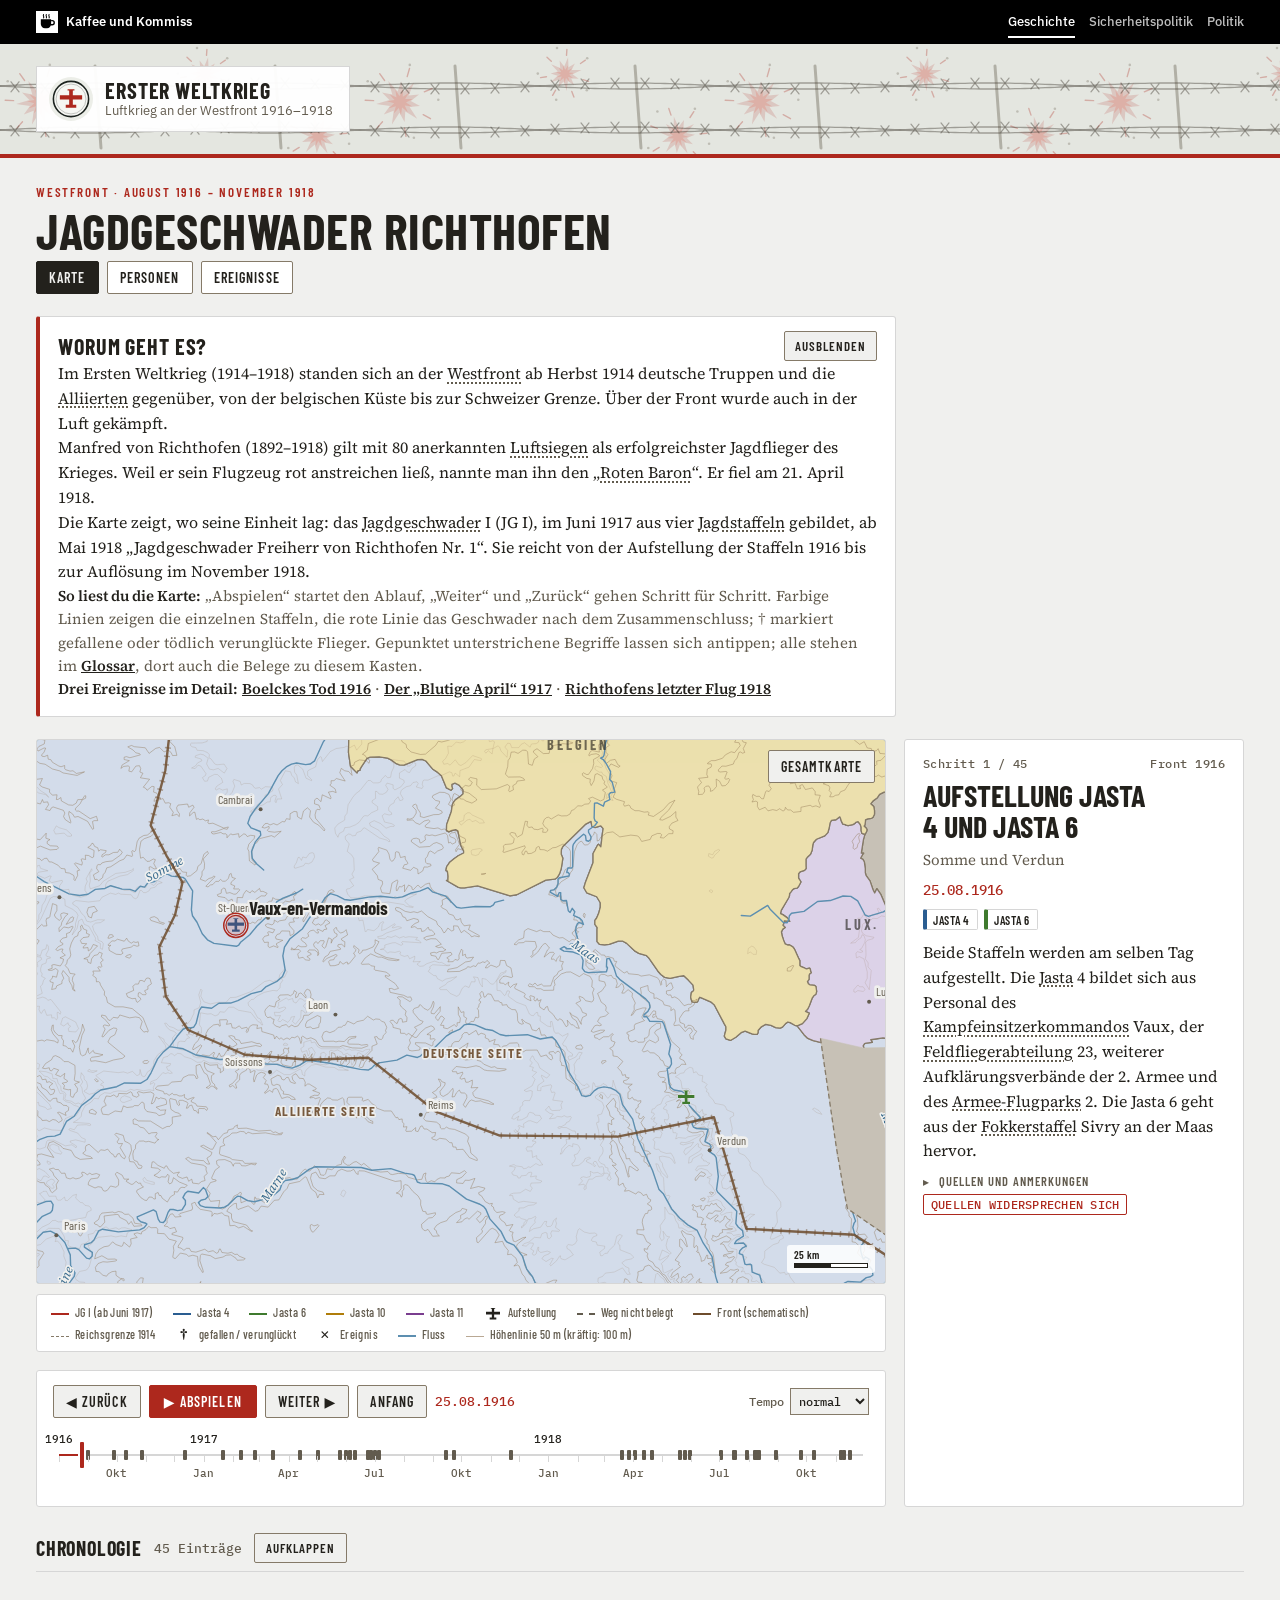
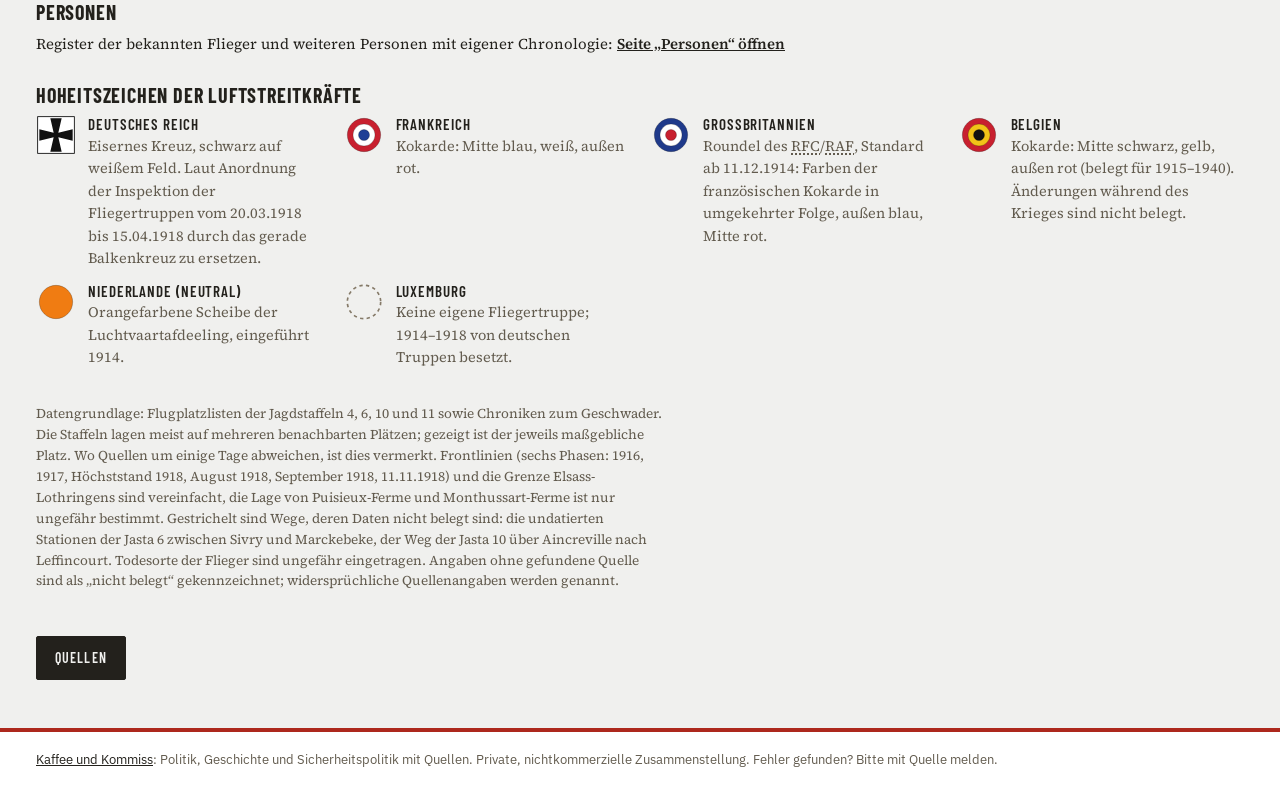
==== commit 15a9eaaf: "Karte: Maßstabsleiste, passt sich der Vergrößerung an Co-Authored-By: Claude Opus 5.5 <noreply@anthr" ====
--- a/index.html
+++ b/index.html
@@ -160,6 +160,10 @@
 .legend { grid-template-columns: auto auto; column-gap: 14px }
 @media (max-width: 560px) { .legend { position: static; border: 0; border-top: 1px solid var(--rule); border-radius: 0; grid-template-columns: 1fr 1fr } }
 .mapbtn { position: absolute; right: 10px; top: 10px; }
+/* Maßstabsleiste: Länge folgt der Vergrößerung (draw) */
+.massstab { position: absolute; right: 10px; bottom: 10px; pointer-events: none; font: 600 11px/1 var(--f-display); letter-spacing: .03em; color: var(--ink);
+  background: color-mix(in srgb, var(--panel) 85%, transparent); padding: 4px 7px 5px; border-radius: 3px }
+.massstab .ms-bar { display: block; height: 5px; margin-top: 3px; border: 1px solid var(--ink); background: linear-gradient(90deg, var(--ink) 50%, var(--panel) 50%) }
 .legend.legend-bar { position: static; display: flex; flex-wrap: wrap; gap: 4px 20px; padding: 8px 14px; background: var(--panel); margin-top: -8px }
 
 .panel { background: var(--panel); border: 1px solid var(--rule); border-radius: 3px; padding: 18px 18px 16px; display: grid; gap: 10px; min-width: 0 }
@@ -354,6 +358,7 @@
           <text class="cur-label" id="curLabel"></text>
         </g>
       </svg>
+      <div class="massstab" id="massstab" aria-hidden="true"><span class="ms-lab" id="msLab"></span><span class="ms-bar" id="msBar"></span></div>
       <button class="mapbtn" id="zoomBtn" type="button" aria-pressed="true">Gesamtkarte</button>
     </div>
 
@@ -919,6 +924,10 @@
   svgEl.setAttribute("viewBox", vb.map(v => v.toFixed(1)).join(" "));
   const pxw = svgEl.getBoundingClientRect().width || 1000;
   const s = Math.min(vb[2] / pxw, 3.2) * (pxw < 500 ? 1 : 1.1); // Karteneinheiten pro Bildschirmpixel
+  // Maßstab: 1 Karteneinheit = 0,614 km (Mittel aus 21 Städtepaaren, Abweichung unter 0,5 %)
+  { const r = svgEl.getBoundingClientRect(), upx = Math.max(vb[2] / (r.width || 1000), vb[3] / (r.height || 640)), kmpx = 0.614 * upx;
+    const km = [5, 10, 20, 25, 50, 100, 200].find(k => k / kmpx >= 60) || 200;
+    $("msBar").style.width = Math.round(km / kmpx) + "px"; $("msLab").textContent = km + " km"; }
   const [i, f] = split(g);
   const settled = Math.abs(g - Math.round(g)) < 1e-6;
   // Verbandslinien
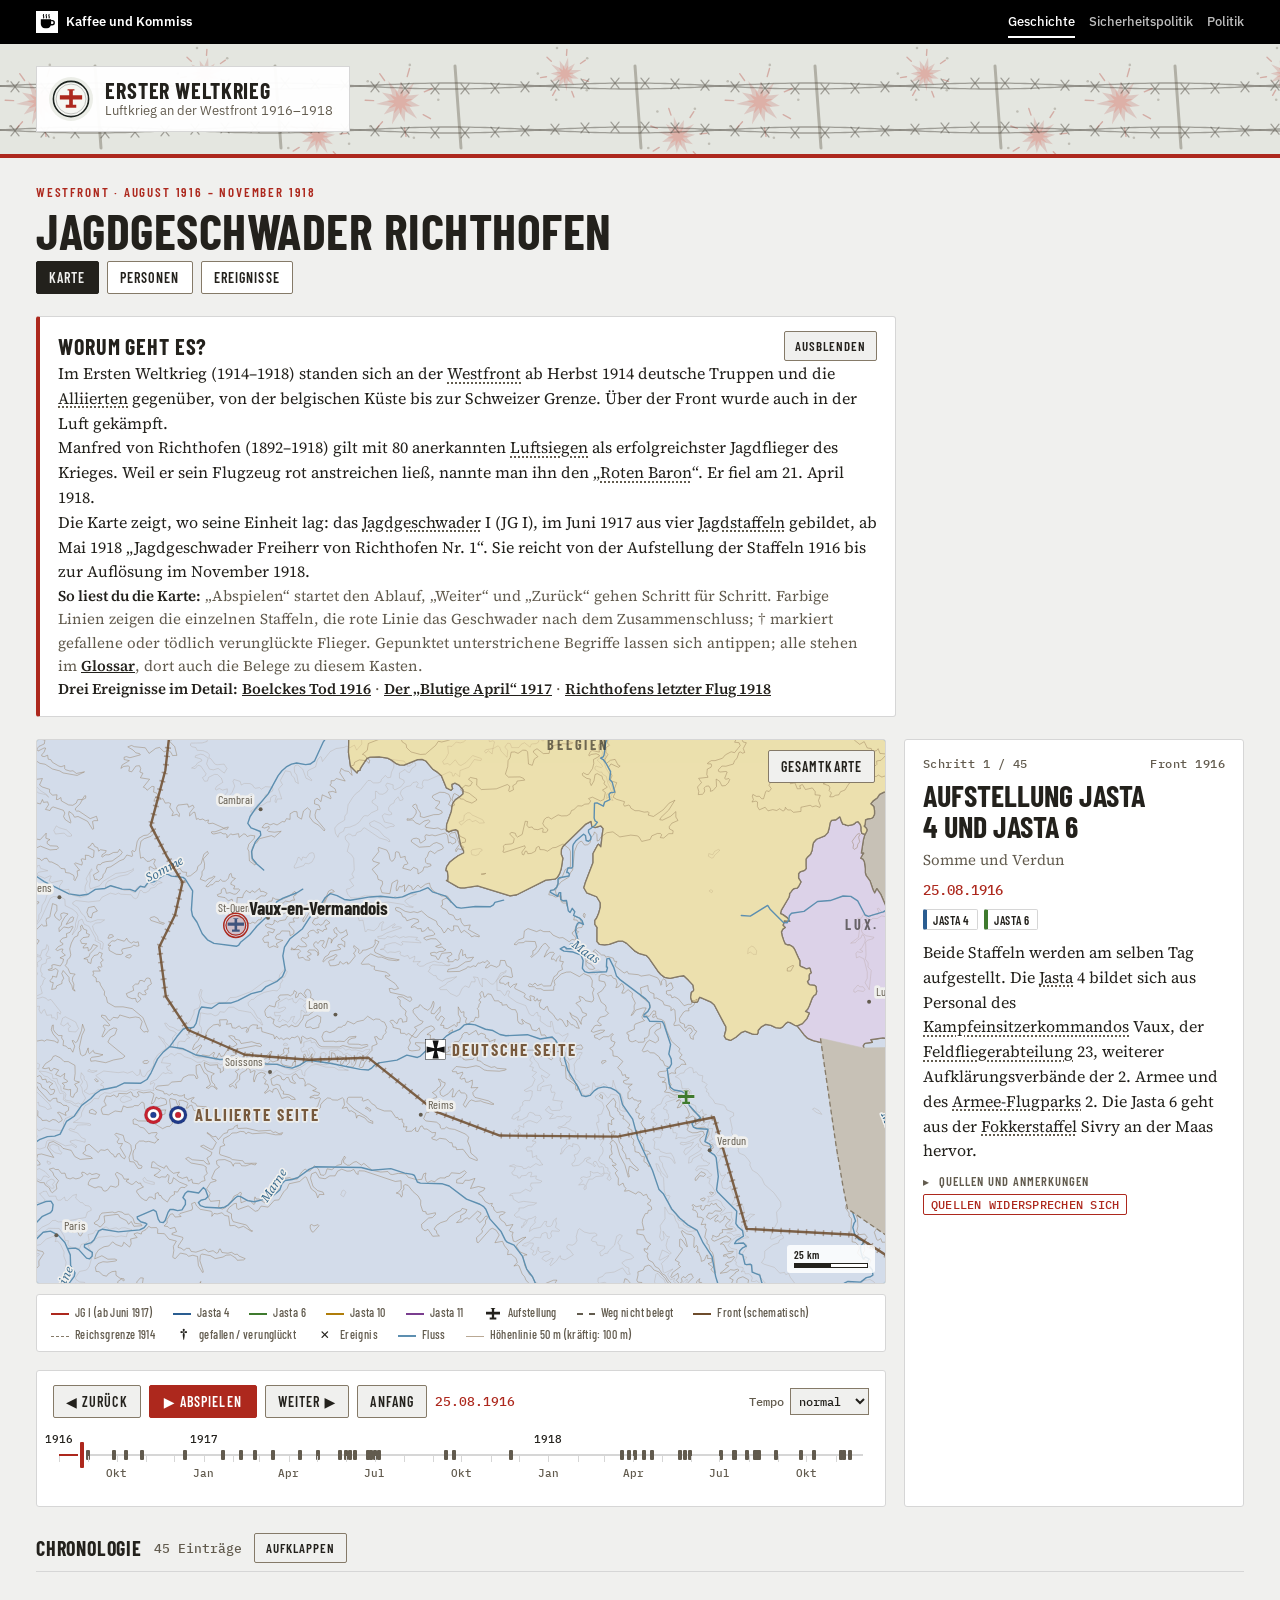
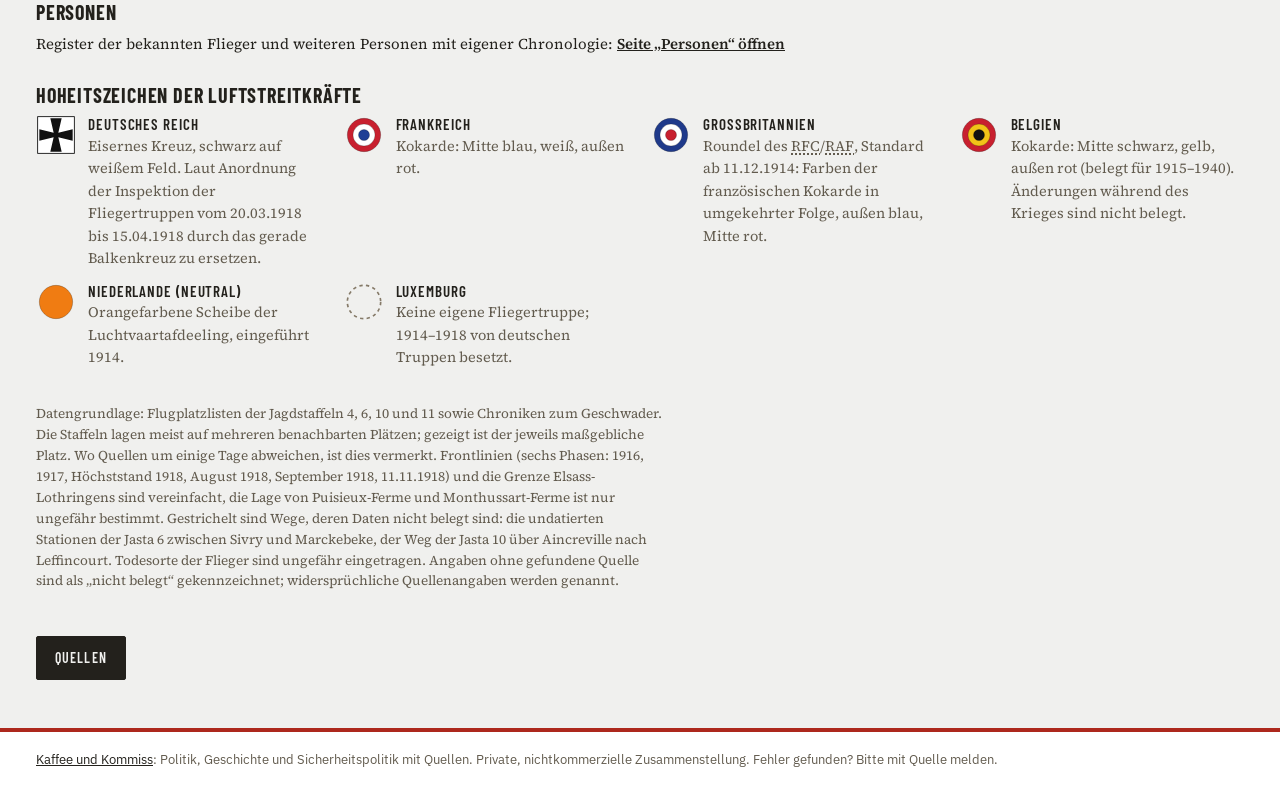
==== commit 35320d38: "Frontseiten auf der Karte mit Kokarden und größerer Schrift Vor „deutsche Seite“ steht das Eiserne K" ====
--- a/index.html
+++ b/index.html
@@ -96,6 +96,7 @@
 .intro:not([open]) { padding-bottom: 14px }
 .intro p { margin: 0 } .intro .how { font-size: 15px; color: var(--muted) } .intro .how b { color: var(--ink); font-weight: 600 } .intro a { color: var(--ink); font-weight: 600 }
 .side-label { font-family: var(--f-display); font-weight: 700; letter-spacing: .12em; text-transform: uppercase; fill: var(--front); paint-order: stroke; stroke: var(--paper); stroke-linejoin: round; pointer-events: none; transition: opacity .3s }
+.side-ic { pointer-events: none; transition: opacity .3s; opacity: 0 }
 .legend-m { display: none }
 
 /* Zeitleiste fest unter der Karte; der Schrittbereich steht rechts daneben und darf länger sein, ohne die Zeitleiste zu verschieben */
@@ -347,7 +348,7 @@
         <g id="rivLabels" aria-hidden="true"></g>
         <g id="clabels"></g>
         <g id="fronts"></g>
-        <g id="sides" aria-hidden="true"><text class="side-label" id="sideDe"></text><text class="side-label" id="sideAl"></text></g>
+        <g id="sides" aria-hidden="true"><g class="side-ic" id="sideDeI"><use href="#e-de"/></g><text class="side-label" id="sideDe"></text><g class="side-ic" id="sideAlI"><use href="#e-fr"/><use href="#e-uk"/></g><text class="side-label" id="sideAl"></text></g>
         <g id="cities"></g>
         <path class="route-all" id="routeAll"/>
         <g id="tracks"></g>
@@ -1018,12 +1019,23 @@
 }
 // Die Beschriftung bleibt an ihrem Kartenort stehen und wird nur neu gesetzt, wenn sie nach einem Schritt
 // aus dem Bild fällt, verdeckt würde oder die Front wechselt. Während der Kamerafahrt bewegt sie sich nicht.
-let sideAt = null;   // { fk, k, flip }: Frontpunkt und Seitenzuordnung der aktuellen Beschriftung
+let sideAt = null;   // { fk, k, flip, mi }: Frontpunkt, Seitenzuordnung und Darstellungsstufe der aktuellen Beschriftung
 function placeSides(fk, s, m, still) {
-  const de = $("sideDe"), al = $("sideAl");
+  const de = $("sideDe"), al = $("sideAl"), deI = $("sideDeI"), alI = $("sideAlI");
   const { pts, poly } = sideData(fk);
-  const narrow = (svgEl.getBoundingClientRect().width || 1000) < 500, fs = narrow ? 10 : 12;   // Handy: etwas kleiner, damit beide Seiten ins Bild passen
-  const W = 7.8 * fs * s, H = 1.1 * fs * s, off = (narrow ? 26 : 34) * s, pad = (narrow ? 4 : 6) * s;
+  // Darstellungsstufen, von groß nach klein: Schrift deutlich größer als die Ortsnamen (11–13), davor die Kennzeichen
+  // der Seite (Eisernes Kreuz bzw. Kokarden Frankreich und Großbritannien). Passt keine Stufe mit Kennzeichen ins Bild,
+  // bleibt wie bisher nur die Schrift.
+  const narrow = (svgEl.getBoundingClientRect().width || 1000) < 500;
+  const MODES = narrow ? [{ fs: 12, ic: true }, { fs: 10, ic: true }, { fs: 10, ic: false }]
+                       : [{ fs: 15, ic: true }, { fs: 12, ic: true }, { fs: 12, ic: false }];
+  const off = (narrow ? 28 : 38) * s, pad = (narrow ? 4 : 6) * s;
+  const cfg = mi => {
+    const { fs, ic: withIc } = MODES[mi], ic = 1.2 * fs * s, gap = .4 * fs * s;
+    const icW = n => withIc ? n * ic + (n - 1) * .25 * ic + gap : 0;
+    const tw = (t, txt) => { t.textContent = txt; t.setAttribute("font-size", fs * s); let w = 0; try { w = t.getComputedTextLength(); } catch (e) {} return w || .56 * txt.length * fs * s; };
+    return { mi, fs, withIc, ic, icW, H: 1.25 * fs * s, Wd: icW(1) + tw(de, "deutsche Seite"), Wa: icW(2) + tw(al, "alliierte Seite") };
+  };
   const mx = vb[2] * .12, my = vb[3] * .12;
   const geom = (k, flip) => {
     const p0 = pts[Math.max(0, k - 3)], p1 = pts[Math.min(pts.length - 1, k + 3)], q = pts[k];
@@ -1032,55 +1044,63 @@
     if (flip) { const t = A; A = B; B = t; }
     return { q, A, B };
   };
-  const rectFor = (P, q) => {
+  const rectFor = (P, q, W, C) => {
     const dx = (P[0] - q[0]) / off;
     const anchor = Math.abs(dx) < .35 ? "middle" : (dx > 0 ? "start" : "end");
-    const y = P[1] + (anchor === "middle" ? ((P[1] > q[1]) ? 10 : -2) : 4) * s;
+    const y = P[1] + (anchor === "middle" ? ((P[1] > q[1]) ? 12 : -3) : 5) * s;
     const x0 = anchor === "start" ? P[0] : anchor === "end" ? P[0] - W : P[0] - W / 2;
-    return { anchor, x: P[0], y, r: [x0, y - H, x0 + W, y + 3 * s] };
+    return { x0, y, r: [x0, y - C.H, x0 + W, y + .35 * C.fs * s] };
   };
-  const show = (ra, rb) => [[de, ra, "deutsche Seite"], [al, rb, "alliierte Seite"]].forEach(([t, R, txt]) => {
-    t.textContent = txt; t.setAttribute("x", R.x); t.setAttribute("y", R.y); t.setAttribute("text-anchor", R.anchor);
-    t.setAttribute("font-size", fs * s); t.setAttribute("stroke-width", 3 * s); t.style.opacity = .9;
+  const pair = (g, C) => { const { q, A, B } = g; return [rectFor(A, q, C.Wd, C), rectFor(B, q, C.Wa, C)]; };
+  const show = ([ra, rb], C) => [[de, deI, ra, 1], [al, alI, rb, 2]].forEach(([t, g, R, n]) => {
+    t.setAttribute("x", R.x0 + C.icW(n)); t.setAttribute("y", R.y); t.setAttribute("text-anchor", "start");
+    t.setAttribute("font-size", C.fs * s); t.setAttribute("stroke-width", 3 * s); t.style.opacity = .9;
+    const cy = R.y - .36 * C.fs * s;
+    g.querySelectorAll("use").forEach((u, i) => u.setAttribute("transform", `translate(${R.x0 + C.ic / 2 + i * 1.25 * C.ic},${cy}) scale(${C.ic / 22})`));
+    g.style.opacity = C.withIc ? 1 : 0;
   });
-  const hide = () => { de.style.opacity = al.style.opacity = 0; };
+  const hide = () => { de.style.opacity = al.style.opacity = deI.style.opacity = alI.style.opacity = 0; };
   const prev = sideAt && sideAt.fk === fk ? sideAt : null;
   // Während der Kamerafahrt: an Ort und Stelle lassen, nur die Schriftgröße an den Maßstab anpassen
   if (!still) {
     if (!prev) { hide(); return; }
-    const { q, A, B } = geom(prev.k, prev.flip);
-    show(rectFor(A, q), rectFor(B, q));
+    const C = cfg(Math.min(prev.mi, MODES.length - 1));
+    show(pair(geom(prev.k, prev.flip), C), C);
     return;
   }
   // Hindernisse: Fokusmarke mit Ortsname
   const obst = [[m[0] - 14 * s, m[1] - 14 * s, m[0] + 14 * s, m[1] + 14 * s]];
   document.querySelectorAll(".city text").forEach(t => { try { const bb = t.getBBox(); if (bb.width && bb.x > vb[0] - 50 && bb.x < vb[0] + vb[2] + 50) obst.push([bb.x, bb.y, bb.x + bb.width, bb.y + bb.height]); } catch (e) {} });
   try { const lb = $("curLabel"); if (lb.textContent && lb.style.visibility !== "hidden") { const bb = lb.getBBox(); if (bb.width) obst.push([bb.x, bb.y, bb.x + bb.width, bb.y + bb.height]); } } catch (e) {}
-  const hit = r => obst.some(o => r[0] < o[2] + pad && r[2] > o[0] - pad && r[1] < o[3] + pad && r[3] > o[1] - pad);
+  // Weiche Hindernisse: sichtbare Dorfnamen; nur meiden, wenn sich dafür eine freie Stelle findet
+  const soft = [];
+  document.querySelectorAll(".vil text").forEach(t => { if (t.style.display === "none") return; try { const bb = t.getBBox(); if (bb.width) soft.push([bb.x, bb.y, bb.x + bb.width, bb.y + bb.height]); } catch (e) {} });
+  let useSoft = false;
+  const hit = r => obst.concat(useSoft ? soft : []).some(o => r[0] < o[2] + pad && r[2] > o[0] - pad && r[1] < o[3] + pad && r[3] > o[1] - pad);
   const inView = q => q[0] >= vb[0] + mx && q[0] <= vb[0] + vb[2] - mx && q[1] >= vb[1] + my && q[1] <= vb[1] + vb[3] - my;
   const inBox = r => r[0] >= vb[0] && r[2] <= vb[0] + vb[2] && r[1] >= vb[1] && r[3] <= vb[1] + vb[3];
-  const ok = (q, ra, rb) => inView(q) && inBox(ra.r) && inBox(rb.r) && !hit(ra.r) && !hit(rb.r);
-  // Bisherige Stelle behalten, solange sie sichtbar und frei ist
-  if (prev) {
-    const { q, A, B } = geom(prev.k, prev.flip), ra = rectFor(A, q), rb = rectFor(B, q);
-    if (ok(q, ra, rb)) { show(ra, rb); return; }
-  }
-  // Neue Stelle: Frontpunkt nächst der Kartenmitte
+  const ok = (q, [ra, rb]) => inView(q) && inBox(ra.r) && inBox(rb.r) && !hit(ra.r) && !hit(rb.r);
+  // Neue Stelle: Frontpunkte nach Nähe zur Kartenmitte
   const cx = vb[0] + vb[2] / 2, cy = vb[1] + vb[3] / 2;
   const cand = [];
-  pts.forEach((q, k) => {
-    if (!inView(q)) return;
-    cand.push([(q[0] - cx) ** 2 + (q[1] - cy) ** 2, k]);
-  });
+  pts.forEach((q, k) => { if (inView(q)) cand.push([(q[0] - cx) ** 2 + (q[1] - cy) ** 2, k]); });
   cand.sort((a, b) => a[0] - b[0]);
-  for (const [, k] of cand) {
-    const g0 = geom(k, false), gd = inGerman(poly, g0.A[0], g0.A[1]);
-    if (gd === null) break;
-    const { q, A, B } = gd ? g0 : geom(k, true), ra = rectFor(A, q), rb = rectFor(B, q);
-    if (!ok(q, ra, rb)) continue;
-    sideAt = { fk, k, flip: !gd };
-    show(ra, rb);
-    return;
+  // Größte Stufe zuerst. Je Stufe: bisherige Stelle behalten, solange sie sichtbar und frei ist, sonst neu suchen
+  for (let mi = 0; mi < MODES.length; mi++) {
+    const C = cfg(mi);
+    for (const sp of soft.length ? [true, false] : [false]) {
+      useSoft = sp;
+      if (prev) { const g = geom(prev.k, prev.flip), R = pair(g, C); if (ok(g.q, R)) { sideAt = { ...prev, mi }; show(R, C); return; } }
+      for (const [, k] of cand) {
+        const g0 = geom(k, false), gd = inGerman(poly, g0.A[0], g0.A[1]);
+        if (gd === null) break;
+        const g = gd ? g0 : geom(k, true), R = pair(g, C);
+        if (!ok(g.q, R)) continue;
+        sideAt = { fk, k, flip: !gd, mi };
+        show(R, C);
+        return;
+      }
+    }
   }
   sideAt = null; hide();
 }
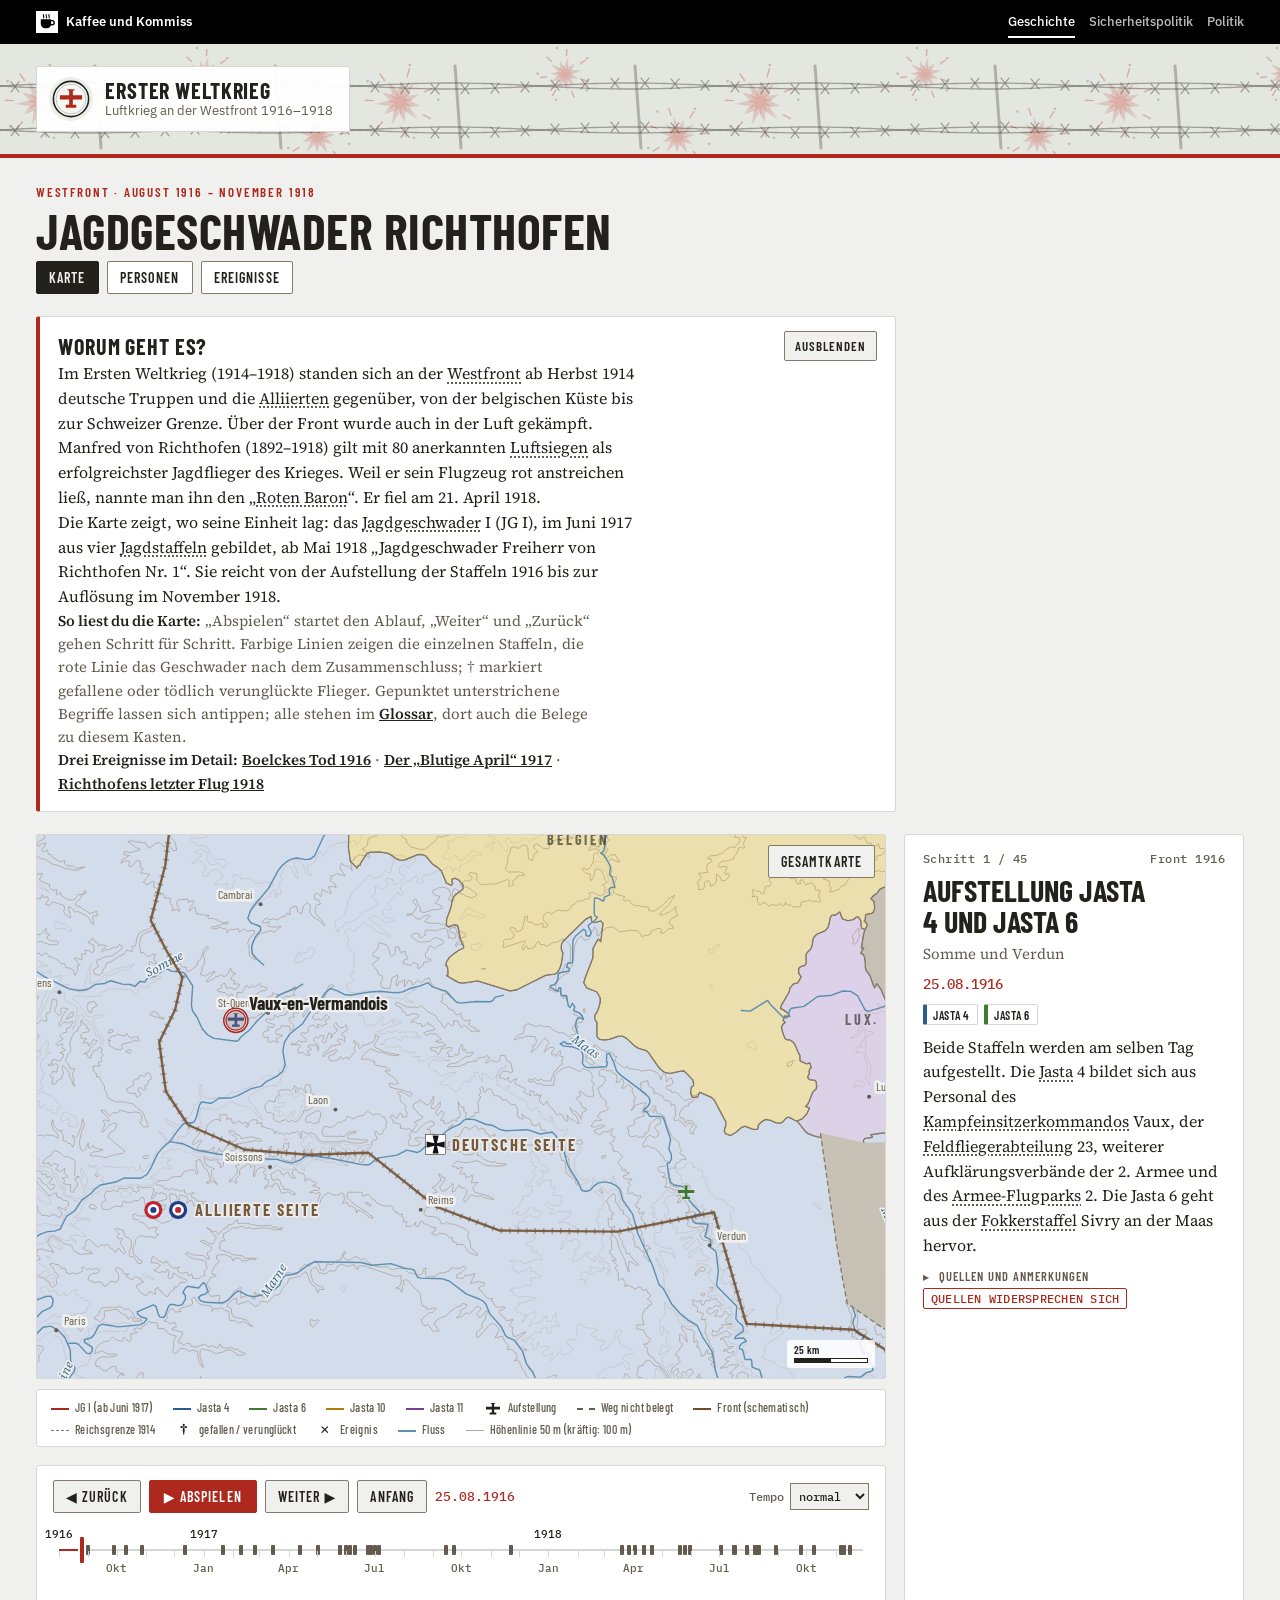
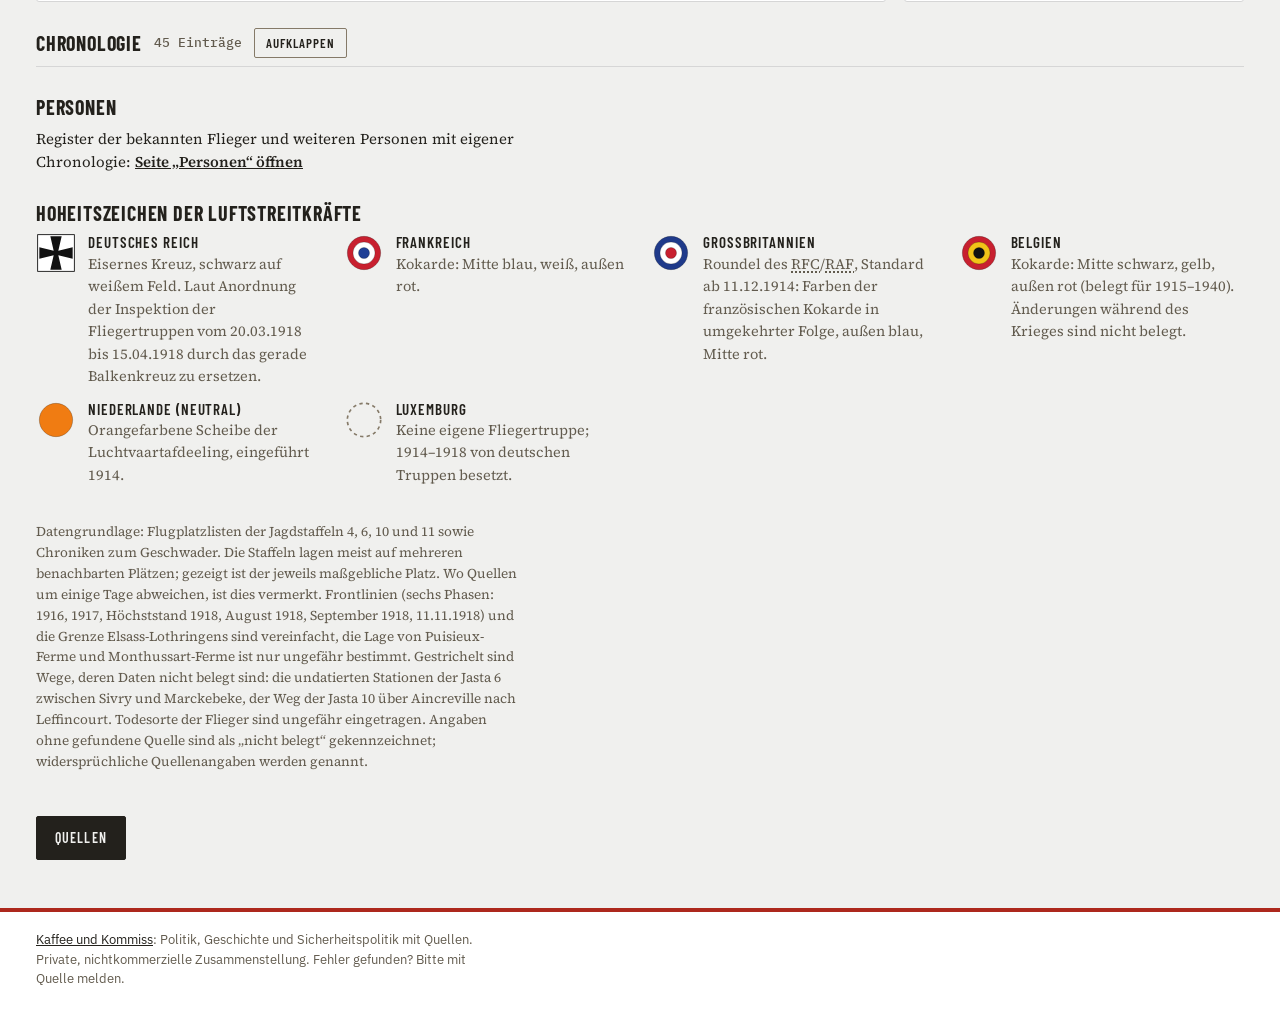
==== commit c3ea56e1: "Zeilenlänge begrenzen und Hover-Übergänge in basis.css Co-Authored-By: Claude Opus 5.5 <noreply@anth" ====
--- a/index.html
+++ b/index.html
@@ -276,7 +276,7 @@
 .ins svg { width: 40px; height: 40px; flex: none }
 .ins b { display: block; font: 600 15px/1.3 var(--f-display); letter-spacing: .06em; text-transform: uppercase }
 .ins span { color: var(--muted) }
-.sources { font-size: 13.5px; color: var(--muted); max-width: 90ch }
+.sources { font-size: 13.5px; color: var(--muted); max-width: 36em }
 .sources a { color: var(--ink) }
 .src { font-size: 13.5px; color: var(--muted); display: grid; gap: 6px; border-top: 1px solid var(--rule); padding-top: 9px }
 .src a { color: var(--ink) } .src .refs { line-height: 1.45; display: grid; gap: 3px }
--- a/basis.css
+++ b/basis.css
@@ -64,3 +64,11 @@
 :root[data-theme="dark"].kk-b-gesch,:root[data-theme="dark"] .kk-b-gesch{--kk-akzent:#E4533F;--kk-akzent-hell:#3D2420;--kk-kopf:#24221D;--kk-markierung:#E4533F}
 :root[data-theme="dark"].kk-b-sipo,:root[data-theme="dark"] .kk-b-sipo{--kk-akzent:#A4AE7A;--kk-akzent-hell:#2F3324;--kk-kopf:#CBB18C;--kk-markierung:#A4AE7A}
 :root[data-theme="dark"].kk-b-poli,:root[data-theme="dark"] .kk-b-poli{--kk-akzent:#7C9BF0;--kk-akzent-hell:#1F2740;--kk-kopf:#22242A;--kk-markierung:#7C9BF0}
+
+/* Lesefluss: Zeilenlänge für Fließtext begrenzen. 36em ergibt etwa 70–75 Zeichen je Zeile (Startwert).
+   :where() hat keine Spezifität, seiteneigene max-width-Regeln gehen daher immer vor. */
+:where(p,dd){max-width:36em}
+:where(.srcs,.srclist)>li{max-width:40em}
+/* Kurze Übergänge für Links und Schaltflächen, abgeschaltet bei „Bewegung reduzieren“ */
+:where(a,button,summary){transition:color .15s ease,background-color .15s ease,border-color .15s ease,text-decoration-color .15s ease,opacity .15s ease}
+@media (prefers-reduced-motion:reduce){:where(a,button,summary){transition:none}}
